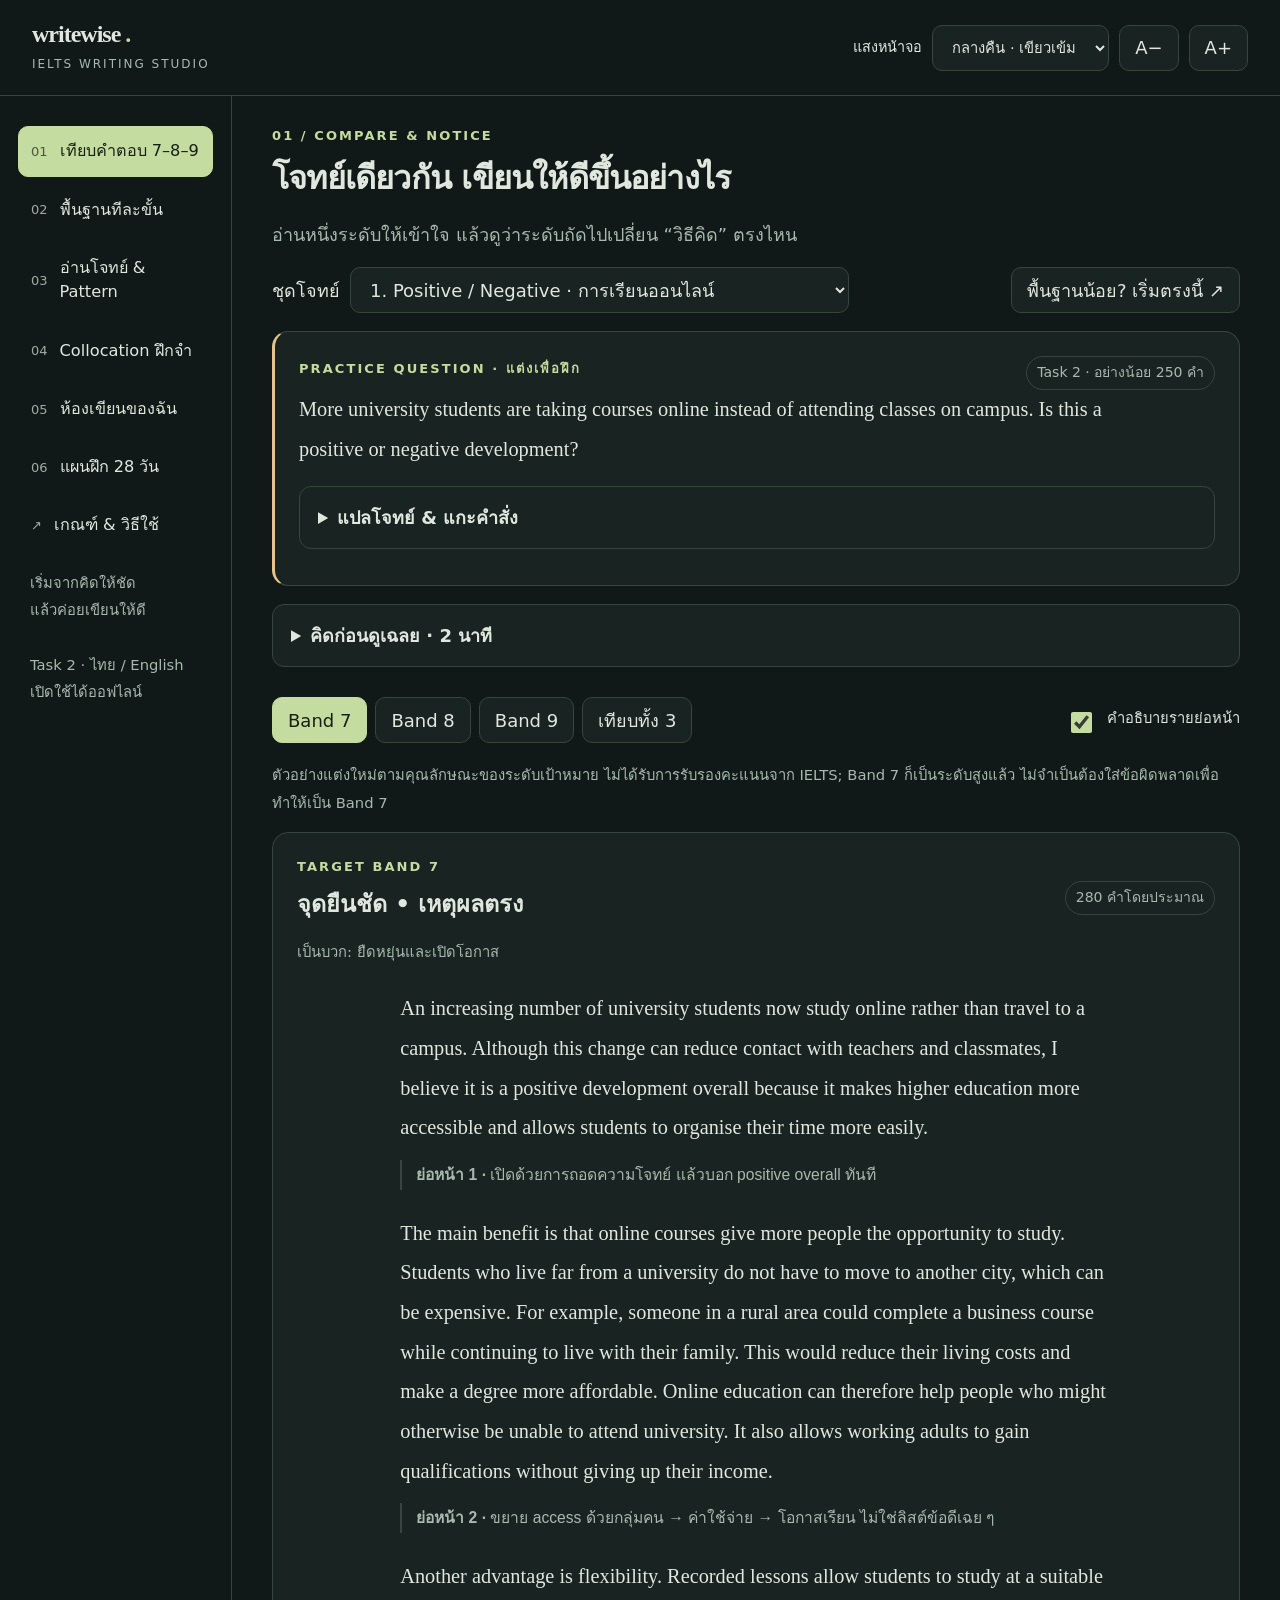
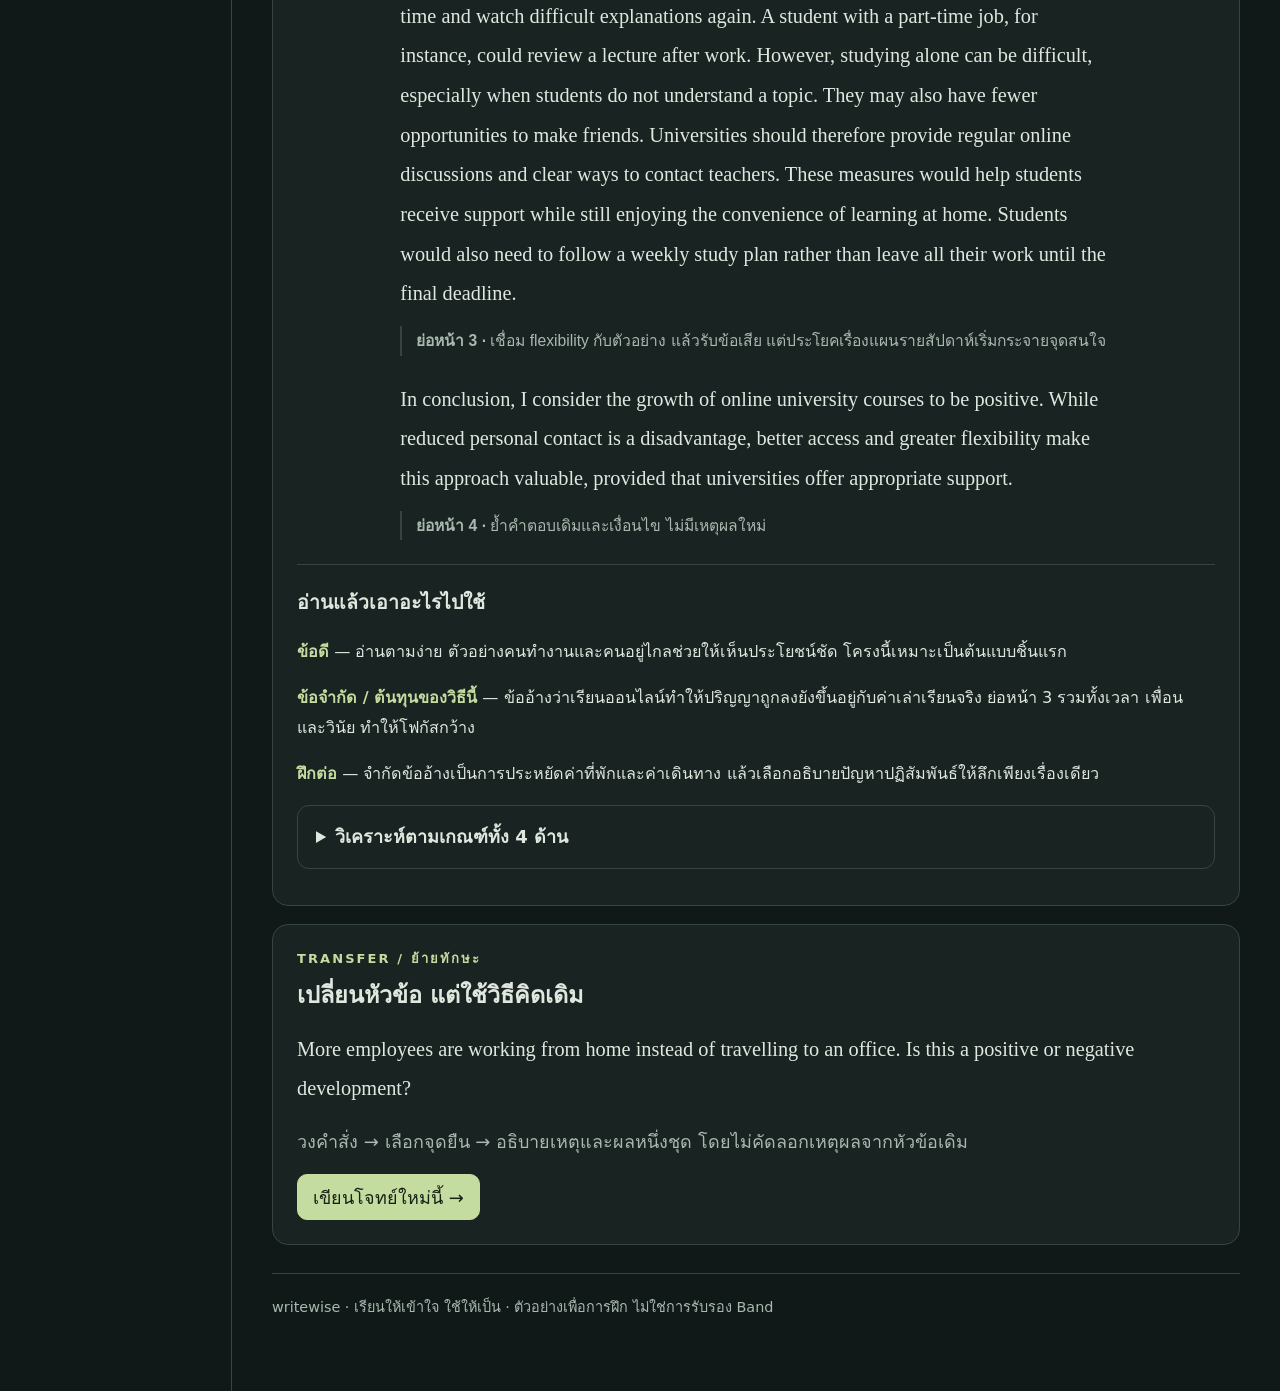
==== index.html @ c82210f7 "Add Thai IELTS Writing studio with standalone lessons and practice tools" ====
<!doctype html>
<html lang="th">
<head>
<meta charset="utf-8"><meta name="viewport" content="width=device-width,initial-scale=1,viewport-fit=cover">
<meta name="theme-color" content="#111918"><meta name="description" content="ฝึก IELTS Writing Task 2 จากพื้นฐาน เทียบตัวอย่างเป้าหมาย Band 7–8–9 พร้อมคำอธิบายภาษาไทย แบบฝึกและสมุดเขียน ใช้ได้ออฟไลน์">
<title>Writewise — ฝึกคิดก่อนเขียน IELTS</title>
<style>
:root{color-scheme:dark;--bg:#111918;--panel:#192321;--raised:#202e2a;--text:#e0e7df;--muted:#a8b9af;--line:#36463f;--accent:#c5dca1;--ink:#172113;--warm:#e4c48c;--size:18px}
*{box-sizing:border-box}body{margin:0;background:var(--bg);color:var(--text);font-family:Tahoma,"Leelawadee UI",system-ui,sans-serif;font-size:var(--size);line-height:1.85}body[data-theme=dim]{--bg:#101214;--panel:#191d20;--raised:#22292c;--text:#cbd0d0;--muted:#a5afb2;--line:#3a4549;--accent:#b4c8d0;--ink:#152025;--warm:#d5bd93}body[data-theme=light]{color-scheme:light;--bg:#f2f5ef;--panel:#fff;--raised:#e9efe6;--text:#223329;--muted:#516456;--line:#c2cebf;--accent:#335d30;--ink:#fff;--warm:#785214}
button,input,select,textarea{font:inherit}button,select,input[type=range],summary{cursor:pointer}button,select{min-height:46px;border:1px solid var(--line);border-radius:10px;background:var(--panel);color:var(--text);padding:8px 15px;line-height:1.5}button:hover,select:hover{border-color:var(--accent);background:var(--raised)}button:disabled{cursor:default;opacity:.5}button.active,button.primary{background:var(--accent);border-color:var(--accent);color:var(--ink)}button:focus-visible,a:focus-visible,summary:focus-visible,input:focus-visible,textarea:focus-visible,select:focus-visible{outline:3px solid var(--warm);outline-offset:4px}a{color:var(--accent);text-underline-offset:4px}h1,h2,h3,p{margin:0 0 16px}h1{font-size:1.8em;line-height:1.45;letter-spacing:-.025em}h2{font-size:1.3em;line-height:1.55}h3{font-size:1.08em}small,.small{font-size:.82em}strong{font-weight:700}.muted{color:var(--muted)}.eyebrow{text-transform:uppercase;letter-spacing:.16em;font:700 13px/1.6 system-ui;color:var(--accent);margin-bottom:8px}.english{font-family:Georgia,"Times New Roman",serif;font-size:1.13em;line-height:1.95}.pill{display:inline-block;border:1px solid var(--line);padding:3px 10px;border-radius:30px;font-size:.78em;color:var(--muted)}
.top{border-bottom:1px solid var(--line);padding:20px 32px;display:flex;align-items:center;justify-content:space-between;gap:20px}.brand{font:700 24px/1.2 Georgia,serif;letter-spacing:-1px}.brand i{color:var(--accent);font-style:normal}.brand small{display:block;font:12px/1.8 system-ui;letter-spacing:2px;color:var(--muted);margin-top:5px}.controls{display:flex;align-items:center;gap:10px;flex-wrap:wrap}.controls label{font-size:.8em}.controls select{font-size:.82em}.layout{display:grid;grid-template-columns:232px minmax(0,1fr);max-width:1600px;margin:auto}.sidebar{padding:30px 18px;border-right:1px solid var(--line)}.sidebar nav{display:grid;gap:8px;position:sticky;top:20px}.navbtn{border-color:transparent;text-align:left;background:transparent;padding:12px;font-size:.9em;display:flex;gap:12px;align-items:center}.navbtn span{font:13px system-ui;opacity:.7}.sidebar .small{padding:18px 12px;color:var(--muted)}main{padding:30px 40px 70px;min-width:0}.row{display:flex;gap:10px;flex-wrap:wrap;align-items:center}.spread{justify-content:space-between}.card{background:var(--panel);border:1px solid var(--line);border-radius:16px;padding:24px;margin-bottom:18px}.callout{border-left:3px solid var(--accent);padding:12px 18px;background:var(--raised);margin:16px 0;border-radius:0 10px 10px 0}.question{border-left:3px solid var(--warm)}.question .english{max-width:850px}.grid{display:grid;grid-template-columns:repeat(2,minmax(0,1fr));gap:18px}.grid>.card{margin-bottom:0}.tabs{display:flex;gap:8px;flex-wrap:wrap;margin:18px 0}.model{min-width:0}.model .essay{max-width:70ch;margin:24px auto}.essay p{margin:0 0 22px}.essay .annotation{font-family:Tahoma,"Leelawadee UI",sans-serif;font-size:.77em;line-height:1.9;border-left:2px solid var(--line);padding-left:14px;color:var(--muted);margin-top:-10px;margin-bottom:24px}.compare{display:grid;grid-template-columns:repeat(3,minmax(0,1fr));gap:16px}.compare .card{padding:20px}.compare .english{font-size:1em}.compare .model-head{display:block}.compare .pill{margin-top:8px}.analysis{border-top:1px solid var(--line);padding-top:20px}.analysis p{font-size:.9em}.analysis strong{color:var(--accent)}details{border:1px solid var(--line);border-radius:12px;margin:12px 0;background:var(--panel)}details>summary{padding:14px 18px;font-weight:600}details>.inside{padding:0 18px 18px}ul,ol{padding-left:26px}li{margin:8px 0}textarea,input[type=text]{width:100%;background:var(--bg);color:var(--text);border:1px solid var(--line);border-radius:10px;padding:14px;line-height:1.8}textarea{resize:vertical;min-height:105px}textarea.draft{min-height:410px;font-family:Georgia,serif;font-size:1.08em;line-height:1.9}.field{display:block;margin:14px 0}.field>span{display:block;margin-bottom:7px}.check{display:flex;gap:12px;margin:12px 0;align-items:flex-start}.check input{width:21px;height:21px;flex:none;margin-top:8px;accent-color:var(--accent)}.stat{font:600 32px/1.3 Georgia,serif;color:var(--accent)}.flash{min-height:270px;text-align:center;display:flex;flex-direction:column;justify-content:center}.flash h2{font-size:1.6em}.feedback{padding:12px 0;color:var(--warm)}footer{font-size:.8em;color:var(--muted);border-top:1px solid var(--line);padding-top:20px;margin-top:28px}.skip{position:absolute;left:-10000px}.skip:focus{left:12px;top:12px;background:var(--panel);padding:15px;z-index:20}#toast{position:fixed;bottom:22px;left:50%;transform:translateX(-50%);background:var(--accent);color:var(--ink);padding:10px 20px;border-radius:12px;z-index:20;max-width:90%;display:none}.source-table{width:100%;border-collapse:collapse;font-size:.9em}.source-table th,.source-table td{text-align:left;padding:12px;border-bottom:1px solid var(--line);vertical-align:top}.table-wrap{overflow:auto}.source-table{min-width:600px}.step{border-top:1px solid var(--line);padding:16px 0}.step:first-child{border:0}.step b{color:var(--accent)}.screen-reader{position:absolute;width:1px;height:1px;overflow:hidden;clip:rect(0,0,0,0)}[hidden]{display:none!important}
@media(min-width:1550px){main{padding:35px 48px}}@media(max-width:1200px){.layout{grid-template-columns:195px minmax(0,1fr)}main{padding:28px 25px}.compare{grid-template-columns:1fr}.compare .english{font-size:1.13em}.compare .model-head{display:flex}}@media(max-width:800px){.top{padding:18px 20px;align-items:flex-start}.controls{justify-content:flex-end}.layout{display:block}.sidebar{border-right:0;border-bottom:1px solid var(--line);padding:10px 16px}.sidebar nav{position:static;display:flex;overflow:auto;gap:4px}.navbtn{white-space:nowrap;font-size:.8em;flex:none}.sidebar .small{display:none}main{padding:24px 20px 60px}.grid{grid-template-columns:1fr}.card{padding:20px}h1{font-size:1.55em}}@media(max-width:500px){.top{display:block}.controls{justify-content:flex-start;margin-top:15px}.brand small{display:inline;margin-left:12px}main{padding:22px 14px}.card{padding:17px}.row>select{max-width:100%}.controls select{max-width:160px}.english{font-size:1.05em}}@media(prefers-reduced-motion:no-preference){button{transition:background .15s,border-color .15s}}@media print{body{--bg:white;--panel:white;--text:black;--muted:#444;--line:#ccc;--accent:#234c28;--raised:#eee;font-size:12pt}.top,.sidebar,.no-print,#toast,footer{display:none}.layout{display:block}main{padding:0}.card{break-inside:avoid}.compare{display:block}details>.inside{display:block}.english{line-height:1.6}}
</style>
</head>
<body><a class="skip" href="#main">ข้ามไปบทเรียน</a>
<header class="top"><div class="brand">writewise<i> .</i><small>IELTS WRITING STUDIO</small></div><div class="controls"><label for="theme">แสงหน้าจอ</label><select id="theme"><option value="night">กลางคืน · เขียวเข้ม</option><option value="dim">กลางคืน · เทาเข้ม</option><option value="light">กลางวัน</option></select><button id="smaller" aria-label="ลดขนาดตัวอักษร">A−</button><button id="larger" aria-label="เพิ่มขนาดตัวอักษร">A+</button></div></header>
<div class="layout"><aside class="sidebar"><nav aria-label="บทเรียนหลัก" id="nav"></nav><p class="small">เริ่มจากคิดให้ชัด<br>แล้วค่อยเขียนให้ดี<br><br>Task 2 · ไทย / English<br>เปิดใช้ได้ออฟไลน์</p></aside><main id="main" tabindex="-1"></main></div><div id="toast" role="status"></div>
<script>
const lessons = [
{
id:'positive', title:'Positive / Negative', thai:'ตัดสินภาพรวม', topic:'การเรียนออนไลน์',
prompt:'More university students are taking courses online instead of attending classes on campus. Is this a positive or negative development?',
translation:'นักศึกษามหาวิทยาลัยเรียนออนไลน์แทนการเข้าชั้นเรียนมากขึ้น แนวโน้มนี้เป็นการเปลี่ยนแปลงในทางบวกหรือทางลบ?',
task:'ต้องตัดสินแนวโน้มโดยรวม จะยอมรับข้อเสียก็ได้ แต่ต้องบอกว่าทำไมด้านที่เลือกจึงสำคัญกว่า อย่าจบแค่ว่ามีทั้งดีและเสีย',
plan:['ใคร: นักศึกษามหาวิทยาลัย ไม่ใช่เด็กทุกวัย','ตัดสิน: โดยรวมเป็นบวก หากยังได้รับการสนับสนุน','เหตุผลหลัก: เข้าถึงการศึกษา → คนทำงานเรียนต่อได้','ข้อจำกัด: ขาดปฏิสัมพันธ์ → ต้องมีการพบผู้สอน','ชั่งน้ำหนัก: โอกาสที่เพิ่มขึ้นเทียบกับปัญหาที่แก้ได้'],
transfer:'More employees are working from home instead of travelling to an office. Is this a positive or negative development?',
recall:'ก่อนอ่าน: เขียนเหตุผลหนึ่งข้อว่าทำไมการเรียนออนไลน์จึงเป็นบวก พร้อมอธิบายว่าใครได้ประโยชน์และได้อย่างไร',
models:[
{band:7, name:'จุดยืนชัด • เหตุผลตรง', stance:'เป็นบวก: ยืดหยุ่นและเปิดโอกาส',
paragraphs:[
`An increasing number of university students now study online rather than travel to a campus. Although this change can reduce contact with teachers and classmates, I believe it is a positive development overall because it makes higher education more accessible and allows students to organise their time more easily.`,
`The main benefit is that online courses give more people the opportunity to study. Students who live far from a university do not have to move to another city, which can be expensive. For example, someone in a rural area could complete a business course while continuing to live with their family. This would reduce their living costs and make a degree more affordable. Online education can therefore help people who might otherwise be unable to attend university. It also allows working adults to gain qualifications without giving up their income.`,
`Another advantage is flexibility. Recorded lessons allow students to study at a suitable time and watch difficult explanations again. A student with a part-time job, for instance, could review a lecture after work. However, studying alone can be difficult, especially when students do not understand a topic. They may also have fewer opportunities to make friends. Universities should therefore provide regular online discussions and clear ways to contact teachers. These measures would help students receive support while still enjoying the convenience of learning at home. Students would also need to follow a weekly study plan rather than leave all their work until the final deadline.`,
`In conclusion, I consider the growth of online university courses to be positive. While reduced personal contact is a disadvantage, better access and greater flexibility make this approach valuable, provided that universities offer appropriate support.`],
notes:['เปิดด้วยการถอดความโจทย์ แล้วบอก positive overall ทันที','ขยาย access ด้วยกลุ่มคน → ค่าใช้จ่าย → โอกาสเรียน ไม่ใช่ลิสต์ข้อดีเฉย ๆ','เชื่อม flexibility กับตัวอย่าง แล้วรับข้อเสีย แต่ประโยคเรื่องแผนรายสัปดาห์เริ่มกระจายจุดสนใจ','ย้ำคำตอบเดิมและเงื่อนไข ไม่มีเหตุผลใหม่'],
good:'อ่านตามง่าย ตัวอย่างคนทำงานและคนอยู่ไกลช่วยให้เห็นประโยชน์ชัด โครงนี้เหมาะเป็นต้นแบบชิ้นแรก',
limit:'ข้ออ้างว่าเรียนออนไลน์ทำให้ปริญญาถูกลงยังขึ้นอยู่กับค่าเล่าเรียนจริง ย่อหน้า 3 รวมทั้งเวลา เพื่อน และวินัย ทำให้โฟกัสกว้าง',
upgrade:'จำกัดข้ออ้างเป็นการประหยัดค่าที่พักและค่าเดินทาง แล้วเลือกอธิบายปัญหาปฏิสัมพันธ์ให้ลึกเพียงเรื่องเดียว',
criteria:['TR: ตอบภาพรวมและมีเหตุผล แต่การชั่งน้ำหนักยังสั้น','CC: ลำดับชัด บางช่วงใช้ Another / However เป็นหลัก','LR: ใช้ gain qualifications และ living costs ตรงบริบท','GRA: มี although, who, provided that ให้ฝึกโดยไม่ต้องเขียนยาวทุกประโยค']},
{band:8,name:'ชั่งน้ำหนัก • จำกัดข้ออ้าง',stance:'เป็นบวก: ประโยชน์ด้านการเข้าถึงเหนือข้อเสียที่ลดได้',
paragraphs:[
`The shift from campus-based teaching to online university courses has made the location of a student less decisive in determining access to education. I regard this as a largely positive development: it removes significant barriers to participation, although its value depends on universities maintaining meaningful contact with their students.`,
`The strongest argument in favour of this change is that it opens higher education to people whose circumstances prevent regular campus attendance. A parent working full time, for example, may be able to watch recorded lectures in the evening but cannot travel to a university every morning. For such a learner, the relevant comparison is not between an online course and an ideal classroom experience; it is between studying remotely and not studying at all. Avoiding relocation and daily travel can also reduce the additional costs of obtaining a qualification, even where tuition fees remain unchanged. This makes the practical benefits substantial.`,
`Nevertheless, increased access does not automatically produce effective learning. Students who rarely speak to a lecturer may allow misunderstandings to persist, while limited contact with classmates can weaken their motivation. These are serious drawbacks, particularly for those beginning university. However, they arise partly from how courses are organised rather than from distance itself. Scheduled tutorials, timely feedback and small discussion groups can provide opportunities to ask questions and establish a study routine. Such arrangements require investment, but they allow universities to preserve much of the support associated with campus teaching without removing the flexibility that remote learners need.`,
`On balance, the expansion of online courses is beneficial because it enables participation that would otherwise be impossible. The risk of isolation should shape course design, but it is not a sufficient reason to reject a development that broadens educational opportunity.`],
notes:['ใช้ largely เพื่อไม่เหมารวมว่าออนไลน์ดีทุกกรณี','เปลี่ยนฐานเปรียบเทียบ: สำหรับผู้ติดข้อจำกัดคือได้เรียน vs ไม่ได้เรียน และแยก tuition ออกจากค่าใช้จ่ายแฝง','แยกข้อเสียของระยะทางออกจากข้อเสียของการออกแบบหลักสูตร พร้อมระบุต้นทุนของทางแก้','ชั่งน้ำหนักจริงว่า risk ไม่พอลบล้างประโยชน์ด้านโอกาส'],
good:'เหตุผลต่อเนื่องขึ้นและแม่นยำกว่า: ไม่กล่าวว่าค่าเทอมลดเสมอ และอธิบายว่าทำไมการเข้าถึงจึงสำคัญ',
limit:'เน้นผู้ที่เข้าเรียนในมหาวิทยาลัยไม่ได้เป็นหลัก ยังไม่ได้พิจารณาวิชาที่ต้องใช้ห้องปฏิบัติการ เหมาะกับข้อสรุป largely มากกว่าดีทุกกรณี',
upgrade:'เพิ่มการจำแนกระหว่างการเรียนทฤษฎีกับทักษะที่ต้องฝึกหน้างานโดยไม่ให้หลุดจากคำถามเรื่องแนวโน้ม',
criteria:['TR: ชั่งน้ำหนักด้วยสถานการณ์ของผู้เรียน','CC: such a learner / these drawbacks เชื่อมความหมายข้ามประโยค','LR: barriers to participation และ timely feedback สื่อความเฉพาะ','GRA: ใช้ relative clauses และ even where อย่างมีหน้าที่']},
{band:9,name:'นิยามเกณฑ์ • แยกเงื่อนไข',stance:'เป็นบวกเมื่อขยายโอกาส แต่ไม่ทดแทนประสบการณ์ทุกชนิด',
paragraphs:[
`As university teaching moves online, it is tempting to judge the change solely by what disappears from campus life. A more useful test is whether students gain worthwhile educational opportunities that they would otherwise lack. By this measure, the trend is positive overall, although remote provision should not be treated as an equally suitable replacement for every form of learning.`,
`Its principal value lies in separating access to a degree from the ability to be in a particular place at a particular time. A full-time carer, for instance, may be perfectly capable of university study yet unable to attend daily lectures. If those lectures are available remotely and can be revisited, an obstacle unrelated to academic ability is removed. The benefit extends beyond convenience: a student previously excluded by personal circumstances can now participate. This does not imply that every online course is affordable or accessible, since reliable equipment and an internet connection are still required. It does explain why the expansion can be socially valuable even when individual courses are imperfect.`,
`The qualification concerns what remote teaching can realistically replace. Discussion of a historical argument can be organised online, whereas learning to handle laboratory equipment requires supervised physical practice. Likewise, students who have not developed independent study habits may need scheduled interaction rather than a library of recordings. These distinctions support selective use of campus sessions and structured tutorials, not a general retreat from online education. The decisive issue is whether the teaching arrangement matches the learning objective. Where it does, reduced attendance is a reasonable cost of broader participation; where it does not, convenience cannot justify an inferior educational experience.`,
`Overall, the growth of online university study represents progress because it weakens unnecessary barriers to participation. Its benefits are greatest when institutions expand access while retaining the physical practice and personal support that particular learners and subjects require.`],
notes:['ประกาศเกณฑ์ตัดสิน worthwhile opportunities ก่อนวางจุดยืน','แยกความสามารถทางวิชาการจากข้อจำกัดส่วนตัว แล้วรับเงื่อนไขอุปกรณ์และอินเทอร์เน็ต','ใช้ประวัติศาสตร์ vs ห้องแล็บ ทำให้เงื่อนไขเป็นรูปธรรม ไม่ใช่ depends ลอย ๆ','สรุปที่สอดคล้องกับเกณฑ์ตั้งแต่ต้น'],
good:'คิดแบบแบ่งกรณีและระบุเกณฑ์ตัดสินชัด ความซับซ้อนอยู่ที่ความหมาย ไม่ใช่การประดับศัพท์หายาก',
limit:'ต้องควบคุมขอบเขตอย่างดี ถ้าขยายทุกข้อยกเว้นจะกลายเป็นบทความที่ลังเลและใช้เวลาเกิน ตัวอย่างนี้เป็นแบบศึกษาที่มุ่งคุณลักษณะ Band 9 ไม่ใช่การรับรองคะแนน',
upgrade:'ยืมวิธีถามว่า “ดีสำหรับใคร ภายใต้เงื่อนไขใด” แล้วเขียนด้วยคำที่ตัวเองควบคุมได้ ไม่ต้องยืมทุกประโยค',
criteria:['TR: นิยามเกณฑ์และทดสอบกับกรณีที่แตกต่าง','CC: แต่ละย่อหน้าพัฒนาข้อสรุปเดียวกัน','LR: supervised physical practice และ learning objective ระบุสิ่งที่ต้องการสื่อ','GRA: เปรียบต่างและวางเงื่อนไขอย่างยืดหยุ่น']}
]},
{
id:'discuss',title:'Discuss both views',thai:'เข้าใจสองฝ่าย + ยืนจุดของเรา',topic:'งบประมาณการเดินทาง',
prompt:'Some people think governments should spend more money on public transport, while others believe that building more roads is more important. Discuss both views and give your own opinion.',
translation:'บางคนคิดว่ารัฐควรเพิ่มงบขนส่งสาธารณะ ขณะที่อีกฝ่ายเห็นว่าการสร้างถนนเพิ่มสำคัญกว่า อภิปรายทั้งสองมุมมองและให้ความเห็นของคุณ',
task:'มี 3 งาน: อธิบายเหตุผลฝ่ายขนส่งสาธารณะ อธิบายฝ่ายถนนอย่างเป็นธรรม และให้ความเห็นของเรา การบอกว่าอีกฝ่ายผิดโดยไม่อธิบายเหตุผลยังไม่พอ',
plan:['ฝ่ายรถสาธารณะ: ขนคนจำนวนมากในพื้นที่จำกัด','ฝ่ายถนน: รถสินค้าและพื้นที่ห่างไกลต้องพึ่งถนน','จุดยืน: เมืองหนาแน่นควรให้ขนส่งสาธารณะมาก่อน','ขยาย: ถนนใหม่เพิ่มพื้นที่ แต่ไม่ได้ลดจำนวนรถเสมอ','สรุป: มีลำดับความสำคัญพร้อมข้อยกเว้น ไม่ใช่ 50/50 โดยอัตโนมัติ'],
transfer:'Some people think schools should prioritise academic subjects, while others believe practical skills are more important. Discuss both views and give your own opinion.',
recall:'ลองอธิบายเหตุผลของฝ่าย “สร้างถนนเพิ่ม” ให้ดีที่สุดหนึ่งข้อ แม้คุณจะเห็นด้วยกับขนส่งสาธารณะ',
models:[
{band:7,name:'สองฝ่าย • ความเห็นชัด',stance:'ให้ขนส่งสาธารณะมาก่อนในเมือง',paragraphs:[
`People have different views about whether governments should invest more in public transport or construct additional roads. Both options can improve travel, but they serve different needs. In my opinion, public transport should usually receive greater priority in cities, although new roads are still necessary in some areas.`,
`On the one hand, better public transport can help large numbers of people travel at a reasonable cost. If buses and trains are reliable, commuters may choose them instead of driving. This can reduce traffic congestion and make journeys easier for everyone. For example, a frequent bus service connecting residential areas with workplaces would give workers a practical alternative to using a car. Public transport is also important for people who cannot drive, including some older residents and students. Investment in these services can therefore improve access to jobs and education.`,
`On the other hand, supporters of road construction argue that roads are essential for both private travel and business. Companies need to deliver goods, and buses also depend on a suitable road network. In rural areas, a new road may connect a village to a hospital or a market. These are important benefits that a city railway cannot provide. However, building more roads in busy cities may encourage more people to drive, so the extra space may not solve congestion for long. I therefore think that urban governments should improve existing bus and train services before expanding roads, while considering road projects where communities lack basic connections.`,
`In conclusion, roads support trade and connect isolated areas, whereas public transport helps many people travel efficiently. I would give priority to public transport in cities and reserve new road construction for places where it meets a clear need.`],
notes:['บอกความเห็นตั้งแต่ต้น ใช้ cities จำกัดบริบท','ไม่ได้บอกแค่ลดรถติด แต่แสดงเงื่อนไข reliable และตัวอย่างเส้นทางไปทำงาน','อธิบายฝ่ายถนนจริงก่อนโต้แย้ง ไม่ทำให้เป็นฝ่ายโง่','สรุปทั้งสองฝ่าย พร้อมลำดับที่เลือก'],
good:'ทำครบสามคำสั่ง ใช้ตัวอย่างใกล้ตัว จดจำหน้าที่ของแต่ละย่อหน้าได้ง่าย',limit:'วลี make journeys easier for everyone กว้างเกินไป และย่อหน้าถนนมีทั้งธุรกิจ ชนบท รถติด จึงยาวกว่าประเด็นหลัก',upgrade:'แทน everyone ด้วยกลุ่มที่อธิบายได้จริง และเลือกเกณฑ์ people moved / access เป็นแกนชั่งน้ำหนัก',criteria:['TR: ครบทั้งสองมุมและความเห็น','CC: โครง on the one hand / on the other hand ชัดแต่ค่อนข้างเห็นรอยต่อ','LR: traffic congestion / road network ใช้ได้ตรง','GRA: เงื่อนไข if และ whereas เชื่อมเหตุผล']},
{band:8,name:'เกณฑ์ลงทุน • ไม่แบ่งงบเท่ากัน',stance:'ลงทุนตามประโยชน์ต่อการเข้าถึง',paragraphs:[
`Debate over transport spending often contrasts investment in buses and railways with the construction of additional roads. Supporters of each approach identify legitimate needs. Nevertheless, I believe public transport deserves priority in densely populated areas, while road building is more defensible where basic connections are missing.`,
`The case for public transport rests on its ability to move many passengers without requiring each of them to use a separate vehicle. In a city with limited road space, a reliable bus route can offer commuters an alternative to driving while also serving residents who cannot afford a car. Consider workers travelling from the same suburb to a central business district: frequent services along that route could meet a shared need more efficiently than additional lanes used by individual motorists. These benefits depend on services being convenient and dependable, so funding must cover their operation as well as new infrastructure.`,
`Those who favour roads point out that transport needs are not confined to regular urban commuting. Freight vehicles, emergency services and people living in scattered communities all require adequate road access. A new connection between an isolated settlement and a regional centre could therefore have greater practical value than a bus service running along an unsuitable existing route. This is a strong argument for targeted road construction. It is less persuasive as a justification for continually widening city roads, because extra capacity can make driving more attractive and leave the original problem unresolved.`,
`My view is consequently that spending should reflect the main obstacle to mobility. Where roads already exist but congestion limits their usefulness, improving public transport is generally the better priority. Where communities lack a dependable connection at all, new roads may be essential. Recognising both needs does not require governments to divide their budgets equally between them.`],notes:['ยอมรับ legitimate needs ของสองฝ่าย แล้ววางบริบทที่เลือก','ขยายความจุพื้นที่ และเพิ่มเงื่อนไขงบเดินรถ ไม่ใช่สร้างรางแล้วจบ','แยก targeted road construction ออกจาก widening city roads ทำให้ไม่โจมตีถนนทุกแบบ','ใช้ obstacle to mobility เป็นเกณฑ์ร่วมในการให้ความเห็น'],good:'เปรียบเทียบบนปัญหาที่ต้องแก้จริง แทนการนับจำนวนข้อดี และให้ฝ่ายถนนมีกรณีที่ชนะได้',limit:'ใช้ข้อสมมุติเรื่อง extra capacity อย่างระมัดระวังด้วย can แต่ยังไม่ได้แสดงเงื่อนไขเรื่องบริการทดแทนในเมืองอย่างละเอียด',upgrade:'อธิบายความต่างระหว่างการเคลื่อนรถกับการพาคนไปถึงจุดหมาย และโยงกลับการจัดงบ',criteria:['TR: เหตุผลสองฝ่ายพัฒนาและเชื่อมความเห็น','CC: เหตุผลในบทสรุปต่อจากทั้งสองย่อหน้า','LR: densely populated areas / targeted road construction เฉพาะเจาะจง','GRA: ใช้ where เพื่อแบ่งสถานการณ์และ because เพื่ออธิบายกลไก']},
{band:9,name:'เปลี่ยนหน่วยคิด • ตัดสินตามบริบท',stance:'วัดการเข้าถึง ไม่ใช่จำนวนถนน',paragraphs:[
`Whether transport budgets should favour public transport or new roads depends partly on what the investment is meant to achieve. Both can improve access, but increasing the movement of vehicles is not always the same as helping people reach their destinations. I would prioritise public transport in established cities and support new roads where the absence of a connection is itself the central problem.`,
`Advocates of public transport have a compelling case where large numbers of people make similar journeys through limited space. A bus carrying many passengers uses that space more economically than a line of cars, while a usable network gives non-drivers access to employment and services. The important word, however, is usable. A railway that is too expensive or poorly connected to residential districts may attract few of those it is intended to help. The argument for greater spending is therefore strongest when investment creates a coherent service, including affordable fares and convenient connections, rather than merely an impressive construction project.`,
`The opposing view is persuasive where transport demand cannot readily be concentrated along shared routes. Farms need deliveries, emergency vehicles need reliable access, and isolated settlements may need an entirely new connection to regional facilities. In such circumstances, road construction provides a foundation on which other services also depend. This rationale does not transfer automatically to congested cities. Adding lanes may initially ease traffic, but if the improved driving conditions attract more car journeys, the benefit can diminish without substantially improving access for residents who do not drive.`,
`I therefore favour judging projects by the access they create rather than the infrastructure they add. This generally supports public transport as the urban priority, alongside carefully justified roads in underserved areas. Both perspectives identify real needs; the mistake would be to turn either into a universal spending rule.`],notes:['ตั้งคำถามเรื่องเป้าหมายงบ และแยก vehicles ออกจาก people','หยิบคำว่า usable มาขยายเป็นราคาและการเชื่อมต่อ ย่อหน้าจึงลึกแทนการเพิ่มเหตุผลใหม่เรื่อย ๆ','สร้างกรณีที่ฝ่ายถนนมีเหตุผล แล้วอธิบายว่าทำไมยกไปใช้กับเมืองตรง ๆ ไม่ได้','เชื่อม criteria เดิม ไม่สรุปเป็นกลางแบบละทิ้งจุดยืน'],good:'วางเกณฑ์เดียวแล้วประเมินทั้งสองฝ่าย ช่วยให้ความเห็นไม่เป็นแค่ประโยคที่แปะตอนจบ',limit:'ความคิดแบบเปลี่ยนหน่วยวัดต้องอธิบายให้เป็นรูปธรรม ถ้าลอกแค่ประโยคเปิดจะฟังนามธรรมเกินไป',upgrade:'ฝึกเขียน “เป้าหมายจริงคืออะไร” เป็นไทยก่อน แล้วให้ทุกตัวอย่างตอบเกณฑ์นั้น',criteria:['TR: สำรวจเหตุผลและขอบเขตของทั้งสองมุม','CC: แต่ละประเด็นกลับมาที่ access อย่างเป็นธรรมชาติ','LR: coherent service / underserved areas แม่นความหมาย','GRA: ความยาวประโยคหลากหลายและควบคุมข้อแม้']}
]},
{
id:'advantages',title:'Advantages / Disadvantages',thai:'ชั่งว่าข้อดีมากกว่าหรือไม่',topic:'การทำงานจากบ้าน',
prompt:'More companies are allowing employees to work from home. Do the advantages of this development outweigh the disadvantages?',
translation:'บริษัทอนุญาตให้พนักงานทำงานจากบ้านมากขึ้น ข้อดีของแนวโน้มนี้มีน้ำหนักมากกว่าข้อเสียหรือไม่?',
task:'คำว่า outweigh ต้องตัดสินน้ำหนัก ไม่ใช่เขียนข้อดีสองข้อและข้อเสียหนึ่งข้อแล้วนับจำนวน หากโจทย์ถามเพียง What are the advantages and disadvantages? ให้ตอบทั้งสองด้านโดยไม่จำเป็นต้องตัดสินว่าด้านใดชนะ',
plan:['ตัดสิน: ข้อดีมากกว่าในงานที่ทำทางไกลได้','ข้อเสียจริง: ประสานงานและฝึกพนักงานใหม่ยาก','ข้อดี: ประหยัดเวลาเดินทางทุกวันและยืดหยุ่น','เกณฑ์: ประโยชน์เกิดซ้ำบ่อยแค่ไหน ปัญหาแก้ได้ไหม','สรุป: ชนะด้วยเหตุผล ไม่ใช่จำนวนรายการ'],
transfer:'More people are buying goods online rather than in physical shops. Do the advantages of this development outweigh the disadvantages?',
recall:'ข้อดี 1 ข้ออาจชนะข้อเสีย 2 ข้อได้อย่างไร? ลองตอบโดยใช้ “ความถี่ของประโยชน์” หรือ “ความรุนแรงของผลเสีย”',
models:[
{band:7,name:'ข้อเสียก่อน • ข้อดีชนะอย่างไร',stance:'ข้อดีมากกว่า หากจัดการการสื่อสารได้',paragraphs:[
`Working from home is becoming more common as companies allow employees to complete their tasks remotely. This arrangement has disadvantages, particularly in communication, but I believe its advantages are greater for jobs that do not require a physical presence. It can save time and give workers more control over their daily lives.`,
`One disadvantage is that employees may find it harder to work with their colleagues. In an office, people can ask quick questions and discuss problems immediately. At home, they may have to wait for an email or arrange a video call. This can slow down a project, especially when several people need to make a decision together. New employees may also feel isolated because they have fewer chances to get to know the team. Companies therefore need regular meetings and a clear system for sharing information if they want remote work to succeed.`,
`However, the benefits can be substantial. Employees no longer need to spend time travelling to an office every day. Someone who normally travels for an hour each way could use that time to exercise, rest or look after their family. This can improve their work-life balance and reduce the stress of a long commute. Working from home may also allow people to concentrate better when they have a quiet space. Although not everyone has suitable conditions at home, those who do can benefit every working day. In my view, these regular gains are more important than communication problems that can often be reduced through better organisation.`,
`In conclusion, remote work can make teamwork more difficult, but its advantages generally outweigh this drawback in suitable jobs. Saving time and improving daily life are valuable benefits, provided that companies give employees the support they need to cooperate effectively.`],notes:['กำหนดขอบเขต suitable jobs ป้องกันเหมารวมทุกอาชีพ','ขยายข้อเสียจากวิธีถามงานไปสู่ความล่าช้าและคนใหม่','มีประโยคชั่งน้ำหนัก daily gains vs problems reduced ไม่ใช่แค่นับข้อดี','ตอบ outweigh ตรงคำถามและสอดคล้องกับบทนำ'],good:'โครงข้อเสียก่อนแล้วข้อดีเหมาะกับจุดยืนนี้ มีเหตุผลชั่งน้ำหนักให้เลียนแบบได้',limit:'กล่าวว่าการจัดระบบลดปัญหาได้ แต่ไม่ได้อธิบายว่าประชุมแบบใดช่วยงานที่ต้องตัดสินใจเร็ว อาจมองความยากง่ายเกินไป',upgrade:'ยอมรับต้นทุนของการแก้ปัญหา แล้วเปรียบเทียบกับเวลาที่ได้คืนอย่างต่อเนื่อง',criteria:['TR: ตัดสิน outweigh และสนับสนุน','CC: ลำดับ disadvantage → benefits → judgement ชัด','LR: work-life balance / physical presence ใช้ตรง','GRA: มี who, when และ provided that อย่างเป็นธรรมชาติ']},
{band:8,name:'ประโยชน์ซ้ำทุกวัน • ต้นทุนที่จัดการได้',stance:'ข้อดีมากกว่าในงานที่เหมาะกับทางไกล',paragraphs:[
`Allowing employees to work from home changes both how organisations coordinate tasks and how individuals organise their lives. For roles that can be performed remotely, I believe the advantages outweigh the disadvantages, chiefly because the daily benefits of avoiding a commute are substantial, whereas many coordination problems can be managed deliberately.`,
`The main costs concern cooperation and learning. Colleagues working in separate locations cannot rely on casual conversations to notice problems or exchange advice. This is particularly difficult for a new employee who may not know whom to ask for help. Written guidance, scheduled check-ins and occasional meetings can address some of these difficulties, but they require time and careful planning. Remote work is therefore not a way to eliminate the effort involved in managing a team. Without suitable support, delays and misunderstandings may offset the convenience employees gain at home.`,
`Despite these costs, the removal of routine travel creates a benefit that recurs throughout the working week. A worker with a long journey can recover time for rest or family responsibilities without reducing contracted working hours. This is more than a small improvement in comfort: it can make a demanding job compatible with responsibilities that would otherwise force someone to reduce their hours or leave employment. The gains are less certain for employees living close to the office or lacking a quiet workspace, which is why offering remote work as an option is preferable to requiring it for everyone.`,
`On balance, the recurring gains in time and flexibility outweigh the additional coordination costs when the role and home environment are suitable. Companies should preserve opportunities for collaboration and support those who need an office, but these qualifications do not undermine the overall value of allowing employees to work remotely.`],notes:['บอกเกณฑ์ daily benefits vs managed problems ตั้งแต่ต้น','รับว่าการแก้มีต้นทุน ไม่อ้างว่าประชุมออนไลน์แก้หมด','โยงเวลาที่คืนกับความสามารถทำงานต่อ และแยก option จาก requirement','ข้อสรุปมีเงื่อนไขที่วางไว้แล้ว ไม่เติมใหม่'],good:'แม่นยำขึ้นด้วย contracted working hours และไม่เหมารวมว่าบ้านทุกคนเหมาะกับทำงาน',limit:'ให้น้ำหนักผลดีต่อพนักงานมากกว่าผลลัพธ์ธุรกิจ การพัฒนาต่ออาจเชื่อมว่าบริษัทรักษาคนทำงานไว้ได้อย่างไร',upgrade:'ประเมินทั้งความถี่และความย้อนกลับได้ของข้อดีข้อเสีย พร้อมเชื่อมผลต่อทีม',criteria:['TR: ชั่งน้ำหนักด้วยต้นทุนและประโยชน์ที่อธิบาย','CC: each qualification เตรียมไว้ก่อนสรุป','LR: coordination costs / contracted working hours เจาะจง','GRA: คุมเงื่อนไขและ relative clause ได้หลากหลาย']},
{band:9,name:'ตีความคำว่า allowing • ประเมินทางเลือก',stance:'การเพิ่มทางเลือกให้ผลดีมากกว่าการบังคับอยู่บ้าน',paragraphs:[
`The growing willingness of employers to permit home working should be assessed as an expansion of choice, rather than as the abolition of the office. For tasks that can be performed remotely, its advantages generally outweigh its disadvantages: employees gain recurring control over time, while organisations can retain in-person contact where distance would otherwise impair the work.`,
`The strongest objection is that cooperation involves more than exchanging completed tasks. New staff learn by observing experienced colleagues, and a brief informal conversation can expose a misunderstanding before it becomes costly. When these interactions disappear, a team may function adequately in the short term while becoming less effective at developing its members. Regular video calls do not necessarily reproduce this learning. Employers must therefore identify activities that benefit from shared physical presence and make deliberate arrangements for them, rather than assume that digital communication is a complete substitute.`,
`Against this stands a substantial and repeated gain. Removing an unnecessary commute returns time to employees on every remote working day, without inherently reducing the time available for their duties. For someone balancing employment with caring responsibilities, that flexibility may determine whether remaining in the role is feasible. The employer can benefit too, by retaining a capable worker whose departure would require recruitment and training. This advantage need not depend on everyone finding home more productive than an office; it follows from allowing a suitable employee to organise work around constraints that do not diminish their ability to perform it.`,
`The balance is favourable because permission allows these gains to be realised selectively. Teams can meet for training or complex collaboration, and employees without a suitable workspace can continue attending an office. Such arrangements still carry coordination costs, but they preserve the recurring benefits while limiting the most serious losses. Allowing home working is therefore advantageous overall, provided that flexibility is supported by purposeful decisions about when physical presence matters.`],notes:['สังเกต allowing: เพิ่มทางเลือก ไม่ใช่ปิดสำนักงานทั้งหมด','ข้อเสียไม่ใช่แค่โทรคุยช้า แต่เป็นการเรียนรู้งานระยะยาว','สร้างสายเหตุผล commute → อยู่ในงานได้ → บริษัทรักษาคน ลดต้นทุนรับคนใหม่','อธิบายว่าทำไม permission จึงลดข้อเสียโดยไม่ลบข้อดี'],good:'อ่านคำโจทย์อย่างละเอียดและวิเคราะห์กลไกผลกระทบต่อทั้งพนักงานและองค์กร จึงไม่ต้องใส่ศัพท์ยากพร่ำเพรื่อ',limit:'อย่าสมมุติว่าทุกบริษัทจัดวันเข้าออฟฟิศได้โดยไม่มีต้นทุน ตัวอย่างจึงระบุว่า coordination costs ยังอยู่',upgrade:'ฝึกจับคำเล็ก ๆ เช่น allow / require / more / all เพราะคำเหล่านี้เปลี่ยนขอบเขตคำตอบ',criteria:['TR: การตัดสินยึดกับคำว่า allowing และเหตุผลต่อเนื่อง','CC: objection → gain → balance เป็นเส้นความคิดเดียว','LR: caring responsibilities / recruitment and training มีหน้าที่จริง','GRA: ใช้ without, whose และ whether เพื่อบอกความสัมพันธ์ละเอียด']}
]}
];
const vocab = [
['access to education','โอกาสเข้าถึงการศึกษา','Online courses can improve access to education.','access to + คำนาม ไม่ใช่ access of','education','Remote libraries can improve ___ for rural learners.'],
['gain qualifications','ได้คุณวุฒิ','Working adults can gain qualifications without leaving their jobs.','gain + qualifications; อย่าใช้ win qualifications','education','Adults can ___ through evening courses.'],
['remove barriers','ขจัดอุปสรรค','Lower fees can remove barriers to participation.','remove barriers to + คำนาม / -ing','education','Affordable tuition can ___ to higher education.'],
['provide feedback','ให้ข้อเสนอแนะ','Teachers should provide feedback on students’ essays.','provide feedback on; feedback เป็นนามนับไม่ได้','education','Tutors need time to ___ on written work.'],
['develop skills','พัฒนาทักษะ','Group projects help students develop skills in communication.','develop skills in + ด้านที่ฝึก','education','Practical lessons help learners ___.'],
['academic performance','ผลการเรียน','Regular feedback may improve academic performance.','ไม่สรุปเหตุและผลแน่นอนโดยไม่มีเหตุผลรองรับ','education','Poor sleep may affect ___.'],
['traffic congestion','การจราจรติดขัด','Reliable buses can help reduce traffic congestion.','reduce / ease traffic congestion ไม่ใช่ traffic congestions','transport','Better bus services may reduce ___.'],
['public transport','ขนส่งสาธารณะ','Governments should invest in public transport.','invest in; British English ใช้ public transport','transport','Affordable ___ benefits people who cannot drive.'],
['road network','โครงข่ายถนน','Rural communities need a dependable road network.','a road network เป็นคำนามนับได้','transport','A reliable ___ supports deliveries.'],
['meet demand','ตอบสนองความต้องการ','Frequent services can meet demand during rush hour.','meet demand for + สิ่งที่ต้องการ','transport','Additional buses could ___ for evening travel.'],
['allocate resources','จัดสรรทรัพยากร','Governments must allocate resources to essential services.','allocate resources to + สิ่งที่ได้รับ','policy','Local councils should ___ to urgent needs.'],
['a viable alternative','ทางเลือกที่ใช้ได้จริง','A frequent bus service offers a viable alternative to driving.','an alternative to + คำนาม / -ing','transport','Cycling can be ___ to driving short distances.'],
['work-life balance','สมดุลชีวิตกับงาน','Flexible hours can improve work-life balance.','improve / maintain work-life balance','work','Shorter commutes may improve ___.'],
['flexible working arrangements','รูปแบบทำงานที่ยืดหยุ่น','Flexible working arrangements can help carers remain employed.','ใช้กับนโยบายเวลา/สถานที่ทำงาน ไม่ใช่ทุกอย่างที่สะดวก','work','Parents may benefit from ___.'],
['maintain productivity','รักษาผลิตภาพ','Teams need clear goals to maintain productivity.','maintain ≠ improve; รักษาระดับ ≠ เพิ่มระดับ','work','Reliable tools help remote teams ___.'],
['caring responsibilities','ภาระดูแลผู้อื่น','Remote work may help employees with caring responsibilities.','ไม่จำกัดเฉพาะการมีลูก รวมดูแลญาติได้','work','Some workers need flexibility because of ___.'],
['pose a challenge','ก่อให้เกิดความท้าทาย','Poor internet access can pose a challenge for remote workers.','pose a challenge to/for; ไม่ใช่ do a challenge','general','Limited funding can ___ for small schools.'],
['outweigh the disadvantages','มีน้ำหนักมากกว่าข้อเสีย','The benefits outweigh the disadvantages in suitable roles.','outweigh + กรรมตรง ไม่มี than; ต้องอธิบายการชั่งน้ำหนัก','general','In this case, the benefits ___.'],
['address a problem','จัดการปัญหา','Regular tutorials can help address a problem with understanding.','address ไม่ได้แปลว่าแก้สำเร็จเสมอ','general','Targeted support can help ___ before it grows.'],
['have access to','มีโอกาสเข้าถึง','Not all students have access to a quiet workspace.','have access to + คำนาม ไม่ใช้ an access','general','All learners should ___ reliable study materials.'],
['a significant drawback','ข้อเสียที่สำคัญ','Limited personal contact is a significant drawback of remote study.','ต้องขยายว่าเสียต่อใครและอย่างไร','general','For new staff, isolation can be ___.'],
['long-term consequences','ผลกระทบระยะยาว','Decision-makers should consider the long-term consequences.','consequences อาจดีหรือเสีย ดูบริบท','general','Policies may have unexpected ___.'],
['reduce emissions','ลดการปล่อยก๊าซ','Fewer car journeys can help reduce emissions.','บอกแหล่งปล่อยให้ชัด ไม่ใช่อ้างว่าออนไลน์ไร้มลพิษ','environment','Cleaner buses can help ___.'],
['place pressure on','สร้างแรงกดดันต่อ','Rapid population growth can place pressure on public services.','place pressure on + ผู้รับผล','policy','Urban growth can ___ housing supply.']
];
const patterns = [
['Opinion / Agree–disagree','To what extent do you agree or disagree?','เลือกขอบเขตที่เห็นด้วย → เหตุผลสนับสนุน 1 → เหตุผล 2 หรือข้อโต้แย้งพร้อมคำตอบ → ย้ำระดับที่เห็นด้วย','I largely agree that [claim], because [reason 1] and [reason 2].','ห้ามใช้ I agree with to…; ถ้าเห็นด้วยบางส่วน ต้องบอกว่าส่วนใด','Universities should provide all courses online. To what extent do you agree or disagree?'],
['Discuss both views','Discuss both views and give your own opinion.','ความเห็นเบื้องต้น → ทำความเข้าใจฝ่าย A → ทำความเข้าใจฝ่าย B พร้อมการประเมิน → สรุปความเห็น','While supporters of [A] emphasise [reason], advocates of [B] argue that [reason]. I favour [choice] because [criterion].','both views + own opinion รวม 3 งาน ไม่ต้องแบ่งจำนวนคำเท่ากันเป๊ะ','Some people prefer online courses, while others favour campus teaching. Discuss both views and give your own opinion.'],
['Positive / Negative','Is this a positive or negative development?','ตัดสินภาพรวม → ประโยชน์/โทษหลักพร้อมกลไก → ยอมรับอีกด้านและชั่งน้ำหนัก → สรุป','I regard this as a largely positive development, provided that [necessary condition].','ต้องมีคำตัดสิน overall; provided that ใช้เฉพาะเมื่อมีเงื่อนไขจริง','More university students are studying online. Is this a positive or negative development?'],
['Advantages / Disadvantages','What are the advantages and disadvantages?','เกริ่นประเด็น → ข้อดีและการขยาย → ข้อเสียและการขยาย → สรุปทั้งสอง','One advantage of [noun/-ing] is [benefit]. A significant drawback, however, is [cost].','อย่าสับสนกับ outweigh; โจทย์นี้ไม่บังคับเลือกผู้ชนะ','What are the advantages and disadvantages of studying online?'],
['Outweigh','Do the advantages outweigh the disadvantages?','ตัดสิน → ด้านที่น้ำหนักน้อยกว่า → ด้านที่น้ำหนักมากกว่าและเหตุผลเปรียบเทียบ → ยืนยัน','Although [drawback] matters, [benefit] carries greater weight because [comparison].','2 ข้อดีไม่ได้ชนะ 1 ข้อเสียโดยอัตโนมัติ ต้องเทียบขนาด ระยะเวลา หรือกลุ่มคน','Do the advantages of online university courses outweigh the disadvantages?'],
['Problems / Solutions','What problems does this cause, and how can they be addressed?','ระบุปัญหา → อธิบายสาเหตุของปัญหา → ใครทำอะไรแก้กลไกนั้น → สรุป','To address [problem], [actor] should [action], which would [mechanism].','อย่าเสนอ raise awareness ลอย ๆ ต้องมีผู้ทำ วิธีทำ และผลที่คาด','Online learners often feel isolated. What problems can this cause, and how can they be addressed?'],
['Two-part question','Why is this happening? Is it a positive development?','นับคำถาม → ตอบเหตุผลในย่อหน้าแรก → ตัดสินด้านบวก/ลบในอีกย่อหน้า → สรุปสองคำตอบ','This trend is driven by [cause]. I consider it [judgement] because [reason].','ประเภทเป็นแค่เครื่องช่วยจำ อ่านคำสั่งจริงเสมอ เพราะคำถามอาจผสมกัน','More adults study online. Why is this happening? Is it a positive development?']
];

const $=id=>document.getElementById(id);
const esc=s=>String(s??'').replace(/[&<>"']/g,c=>({'&':'&amp;','<':'&lt;','>':'&gt;','"':'&quot;',"'":'&#39;'}[c]));
const wc=s=>(s.match(/[A-Za-z]+(?:['’\-][A-Za-z]+)*/g)||[]).length;
let memory={}; let storageOK=true;
try{memory=JSON.parse(localStorage.getItem('writewise-v1')||'{}');if(!memory||typeof memory!=='object'||Array.isArray(memory))memory={};}catch(e){storageOK=false;memory={};}
const saved=(k,d='')=>memory[k]??d;
function save(k,v){memory[k]=v;try{localStorage.setItem('writewise-v1',JSON.stringify(memory));}catch(e){storageOK=false;} }
let view='learn',selected=0,band=7,comparison=false,showNotes=true,cardIndex=0,filter='all',flipped=false;
let timerLeft=2400,timerEnd=0,timerHandle=null;
const navs=[['learn','01','เทียบคำตอบ 7–8–9'],['foundation','02','พื้นฐานทีละขั้น'],['patterns','03','อ่านโจทย์ & Pattern'],['vocab','04','Collocation ฝึกจำ'],['write','05','ห้องเขียนของฉัน'],['roadmap','06','แผนฝึก 28 วัน'],['sources','↗','เกณฑ์ & วิธีใช้']];
function toast(s){$('toast').textContent=s;$('toast').style.display='block';clearTimeout(toast.handle);toast.handle=setTimeout(()=>$('toast').style.display='none',3500);}
function setView(v){view=v;render();$('main').focus();window.scrollTo({top:0,behavior:'instant'});}
function header(n,title,sub){return `<div class="eyebrow">${n}</div><h1>${title}</h1><p class="muted">${sub}</p>`;}
function selectLesson(){return `<label for="lesson">ชุดโจทย์</label><select id="lesson">${lessons.map((l,i)=>`<option value="${i}" ${i===selected?'selected':''}>${i+1}. ${l.title} · ${l.topic}</option>`).join('')}</select>`;}
function question(l){return `<section class="card question"><div class="row spread"><span class="eyebrow">PRACTICE QUESTION · แต่งเพื่อฝึก</span><span class="pill">Task 2 · อย่างน้อย 250 คำ</span></div><p class="english" lang="en">${l.prompt}</p><details><summary>แปลโจทย์ & แกะคำสั่ง</summary><div class="inside"><p>${l.translation}</p><div class="callout">${l.task}</div></div></details></section>`;}
function model(m,l){return `<article class="card model"><div class="row spread model-head"><div><div class="eyebrow">TARGET BAND ${m.band}</div><h2>${m.name}</h2></div><span class="pill">${wc(m.paragraphs.join(' '))} คำโดยประมาณ</span></div><p class="muted small">${m.stance}</p><div class="essay english" lang="en">${m.paragraphs.map((p,i)=>`<p>${esc(p)}</p>${showNotes?`<div class="annotation" lang="th"><b>ย่อหน้า ${i+1} ·</b> ${m.notes[i]}</div>`:''}`).join('')}</div><div class="analysis"><h3>อ่านแล้วเอาอะไรไปใช้</h3><p><strong>ข้อดี</strong> — ${m.good}</p><p><strong>ข้อจำกัด / ต้นทุนของวิธีนี้</strong> — ${m.limit}</p><p><strong>ฝึกต่อ</strong> — ${m.upgrade}</p><details><summary>วิเคราะห์ตามเกณฑ์ทั้ง 4 ด้าน</summary><div class="inside"><ul>${m.criteria.map(c=>`<li>${c}</li>`).join('')}</ul><p class="small muted">เป็นการวิเคราะห์เพื่อเรียนรู้ ไม่ใช่ใบคะแนนจากผู้ตรวจ</p></div></details></div></article>`;}
function learn(){const l=lessons[selected];return header('01 / COMPARE & NOTICE','โจทย์เดียวกัน เขียนให้ดีขึ้นอย่างไร','อ่านหนึ่งระดับให้เข้าใจ แล้วดูว่าระดับถัดไปเปลี่ยน “วิธีคิด” ตรงไหน')+`<div class="row spread no-print" style="margin-bottom:18px"><div class="row">${selectLesson()}</div><button data-go="foundation">พื้นฐานน้อย? เริ่มตรงนี้ ↗</button></div>`+question(l)+`<details><summary>คิดก่อนดูเฉลย · 2 นาที</summary><div class="inside"><label class="field"><span>${l.recall}</span><textarea id="recall" placeholder="ตอบภาษาไทยก่อนได้…">${esc(saved('recall-'+l.id))}</textarea></label><details><summary>ดูตัวอย่างกระบวนการคิด</summary><div class="inside"><ol>${l.plan.map(x=>`<li>${x}</li>`).join('')}</ol></div></details></div></details><div class="row spread"><div class="tabs" role="group" aria-label="ระดับตัวอย่าง">${[7,8,9].map(b=>`<button data-band="${b}" class="${band===b&&!comparison?'active':''}" aria-pressed="${band===b&&!comparison}">Band ${b}</button>`).join('')}<button id="compare" class="${comparison?'active':''}" aria-pressed="${comparison}">เทียบทั้ง 3</button></div><label class="check small"><input id="notes" type="checkbox" ${showNotes?'checked':''}>คำอธิบายรายย่อหน้า</label></div><p class="small muted">ตัวอย่างแต่งใหม่ตามคุณลักษณะของระดับเป้าหมาย ไม่ได้รับการรับรองคะแนนจาก IELTS; Band 7 ก็เป็นระดับสูงแล้ว ไม่จำเป็นต้องใส่ข้อผิดพลาดเพื่อทำให้เป็น Band 7</p><div class="${comparison?'compare':''}">${(comparison?l.models:l.models.filter(m=>m.band===band)).map(m=>model(m,l)).join('')}</div><section class="card"><div class="eyebrow">TRANSFER / ย้ายทักษะ</div><h2>เปลี่ยนหัวข้อ แต่ใช้วิธีคิดเดิม</h2><p class="english" lang="en">${l.transfer}</p><p class="muted">วงคำสั่ง → เลือกจุดยืน → อธิบายเหตุและผลหนึ่งชุด โดยไม่คัดลอกเหตุผลจากหัวข้อเดิม</p><button class="primary" id="transfer">เขียนโจทย์ใหม่นี้ →</button></section>`;}
function foundation(){return header('02 / BUILD THE BASE','จากประโยคหนึ่ง สู่เหตุผลหนึ่งย่อหน้า','ฝึกวันละ 25–40 นาทีตามกำลัง ช่วงเริ่มต้นยังไม่ต้องจับเวลา 40 นาทีทั้งบทความ')+`<div class="card"><h2>วงจรที่ใช้ทุกครั้ง</h2><div class="step"><b>1. อ่านคำสั่ง</b> — ต้องตอบกี่เรื่อง? ใคร? มีคำว่า all, more, allow หรือ require หรือไม่?</div><div class="step"><b>2. คิดเป็นไทย</b> — ฉันตอบว่าอะไร เพราะอะไร เหตุผลนี้เกิดขึ้นได้อย่างไร?</div><div class="step"><b>3. เขียนอังกฤษง่าย ๆ</b> — ประธาน + กริยา + ส่วนเติมเต็ม ให้ความหมายครบก่อน</div><div class="step"><b>4. ขยายให้คนอ่านเชื่อ</b> — เหตุผล → กลไก → ตัวอย่าง → ผลที่โยงกลับโจทย์</div><div class="step"><b>5. ปิดเฉลยแล้วเขียนใหม่</b> — ใช้หัวข้อใหม่ ทบทวนข้อผิดพลาดของตัวเองในวันถัดไป</div></div><div class="grid"><section class="card"><h2>ฐานประโยคที่ต้องแม่น</h2><p class="english" lang="en">Online courses <b>reduce</b> travel costs.<br>A recorded lesson <b>allows</b> students to review difficult material.</p><p>ประธานเอกพจน์ปัจจุบัน เช่น a lesson ใช้ allows; ประธานพหูพจน์ เช่น courses ใช้ reduce</p><p class="english" lang="en">Students can <b>study</b> at home.<br>This helps them <b>save</b> time.</p><p>หลัง can ใช้กริยารูปพื้นฐาน; help + คน + (to) กริยารูปพื้นฐาน</p></section><section class="card"><h2>เชื่อมเฉพาะเมื่อมีความสัมพันธ์</h2><p class="english" lang="en">Students save time <b>because they do not commute.</b></p><p>because + ประโยคครบ; because of + คำนาม เช่น because of long commutes</p><p class="english" lang="en"><b>Although online study is flexible,</b> some students need regular support.</p><p>Although ใช้เปิดข้อยอมรับ ไม่ต้องใส่ but ซ้ำในประโยคนี้ อย่าเขียน Although … เป็นประโยคโดด ๆ</p></section></div><section class="card" style="margin-top:18px"><h2>จาก “มีประโยชน์” ให้กลายเป็นเหตุผล</h2><p class="muted">สั้นเกินไป: Online learning is good and convenient.</p><p class="english" lang="en"><b>Claim:</b> Online courses can widen access to education.<br><b>Why:</b> Students do not need to live near a university.<br><b>Example:</b> A rural learner could attend lectures without relocating.<br><b>So what:</b> This removes a practical barrier to obtaining a degree.</p><div class="callout">โครง Claim → Why → Example → So what เป็นเครื่องฝึก ไม่ใช่จำนวนประโยคหรือสูตรบังคับของ IELTS ตัวอย่างสมมุติใช้ได้เมื่อสมเหตุสมผล ไม่ต้องแต่งสถิติหรืองานวิจัยขึ้นมา</div><label class="field"><span>ลองเขียน 3–4 ประโยค: “รถเมล์ที่เชื่อถือได้ช่วยคนทำงานอย่างไร”</span><textarea id="foundationDraft" placeholder="A reliable bus service can…">${esc(saved('foundationDraft'))}</textarea></label><details><summary>ดูตัวอย่างหลังลองเขียน</summary><div class="inside english" lang="en">A reliable bus service can improve access to employment. Workers who do not own a car can use it to reach workplaces outside their neighbourhood. For example, an early morning route could allow a shop assistant to arrive before the first shift begins. This makes a wider range of jobs practically available.</div></details></section><section class="card"><h2>ทดลองแก้ประโยค · เลือกแล้วอ่านเหตุผล</h2><p class="english" lang="en">Which sentence is correct?</p><div class="row"><button data-grammar="0">Students can studies at home.</button><button data-grammar="1">Students can study at home.</button><button data-grammar="2">Students can studying at home.</button></div><div id="grammarFeedback" class="feedback" role="status"></div><details><summary>พื้นฐานอีก 4 จุดที่พบบ่อย</summary><div class="inside"><ul><li>advice / information / feedback โดยทั่วไปเป็นนามนับไม่ได้: some advice ไม่ใช่ an advice</li><li>คำนามนับได้เอกพจน์ต้องมีตัวกำหนด: a student, the course ไม่ใช่ student needs course</li><li>ใช้ may / can เมื่อผลไม่ได้เกิดกับทุกคน: Remote work can reduce stress.</li><li>อย่าใช้ comma เชื่อมสองประโยคอิสระเฉย ๆ: Costs are high. Some students cannot enrol. หรือเชื่อมด้วย so</li></ul></div></details><button data-go="patterns" class="primary">ต่อไป: อ่านประเภทโจทย์ →</button></section>`;}
function patternPage(){return header('03 / PROMPT FIRST','จำหน้าที่ของย่อหน้า ไม่ท่องบทความ','หัวข้อ “เรียนออนไลน์” เหมือนกัน แต่เมื่อคำสั่งเปลี่ยน คำตอบต้องเปลี่ยนตาม')+patterns.map((p,i)=>`<details ${i===0?'open':''}><summary>${i+1}. ${p[0]}</summary><div class="inside"><p class="english" lang="en">${p[5]}</p><p><strong>มองหาคำสั่ง:</strong> ${p[1]}</p><div class="callout">${p[2]}</div><p class="english" lang="en">${esc(p[3])}</p><p class="small muted">แทนข้อความใน [ ] ด้วยความคิดที่ตอบโจทย์ ไม่จำเป็นต้องใช้ประโยคนี้ทุกครั้ง</p><p><strong>ระวัง:</strong> ${p[4]}</p></div></details>`).join('')+`<section class="card"><h2>เช็กว่าอ่านคำสั่งเป็นแล้วหรือยัง</h2><p class="english" lang="en">Do the advantages outweigh the disadvantages?</p><p>สิ่งใดจำเป็นที่สุดในคำตอบนี้?</p><div class="row"><button data-pattern="0">นับให้ข้อดีเยอะกว่าข้อเสีย</button><button data-pattern="1">ตัดสินน้ำหนักพร้อมเหตุผล</button><button data-pattern="2">พูดสองด้านโดยไม่เลือก</button></div><div id="patternFeedback" class="feedback" role="status"></div><p class="small muted">โครง 4 ย่อหน้าเป็นจุดเริ่มต้นที่สะดวก แต่ IELTS ไม่บังคับจำนวนย่อหน้า ให้การจัดย่อหน้าตามความคิดและความครบของคำตอบ</p></section>`;}
function filteredCards(){return vocab.map((v,i)=>({v,i})).filter(x=>filter==='all'||x.v[4]===filter);}
function vocabPage(){const pool=filteredCards();cardIndex=Math.min(cardIndex,pool.length-1);const {v,i}=pool[cardIndex];const known=vocab.filter((_,idx)=>saved('known-'+idx,false)).length;return header('04 / RETRIEVE, THEN APPLY','จำเป็นชุดคำ แล้วใช้ให้ตรงเรื่อง','ไม่มีคำชุดไหนที่ต้องใช้ทุกข้อสอบ เลือกจากความหมายที่ต้องการสื่อ และฝึกสร้างประโยคใหม่')+`<div class="row spread" style="margin-bottom:18px"><label>กลุ่มคำ <select id="vocabFilter">${[['all','ทั้งหมด'],['education','การศึกษา'],['transport','การเดินทาง'],['work','การทำงาน'],['general','ใช้ข้ามหัวข้อ'],['policy','นโยบาย'],['environment','สิ่งแวดล้อม']].map(([a,b])=>`<option value="${a}" ${filter===a?'selected':''}>${b}</option>`).join('')}</select></label><span class="pill">ทำเครื่องหมายจำได้ ${known} / ${vocab.length}</span></div><section class="card flash"><div class="eyebrow">CARD ${cardIndex+1} / ${pool.length}</div><p class="muted">${flipped?'คำและวิธีใช้':'นึกคำอังกฤษจากความหมาย ก่อนพลิกบัตร'}</p><h2 ${flipped?'lang="en"':''}>${flipped?v[0]:v[1]}</h2>${flipped?`<p>${v[1]}</p><p class="english" lang="en">${v[2]}</p><p class="small muted">${v[3]}</p>`:''}<div class="row" style="justify-content:center"><button id="flip" class="primary">${flipped?'ซ่อนคำตอบ':'พลิกดูคำตอบ'}</button></div></section><div class="row spread"><button id="prevCard">← ก่อนหน้า</button><button id="known">${saved('known-'+i,false)?'✓ จำได้แล้ว · กดเพื่อล้าง':'ทำเครื่องหมายว่าจำได้'}</button><button id="nextCard">ถัดไป →</button></div><section class="card" style="margin-top:20px"><h2>เรียกคืนจากความจำ</h2><p class="english" lang="en">${v[5]}</p><label class="field"><span>เติมชุดคำที่หายไป (ตรวจตรงกับบัตรนี้)</span><input id="vocabAnswer" type="text" autocapitalize="none" autocomplete="off" placeholder="พิมพ์คำอังกฤษ…"></label><button id="checkVocab">ตรวจคำตอบ</button><div id="vocabFeedback" class="feedback" role="status"></div><label class="field"><span>ใช้คำนี้เขียนประโยคใหม่ของคุณหนึ่งประโยค</span><textarea id="vocabSentence">${esc(saved('vocab-sentence-'+i))}</textarea></label><p class="small muted">ประโยคใหม่นี้เก็บไว้ให้ทบทวน ระบบไม่ได้ตรวจไวยากรณ์อัตโนมัติ</p></section><details><summary>เปิดคลังคำทั้งหมด 24 ชุด</summary><div class="inside">${vocab.map(v=>`<p><strong lang="en">${v[0]}</strong> — ${v[1]}<br><span class="small muted">${v[3]}</span></p>`).join('')}</div></details><div class="callout">แผนทบทวนที่แนะนำ: วันนี้ → พรุ่งนี้ → อีก 3 วัน → อีก 7 วัน ครั้งละ 5 คำ ต้องนึกก่อนเปิด และย้ายคำไปใช้ในหัวข้อใหม่ ปุ่ม “จำได้” เป็นบันทึกของคุณ ไม่ใช่ระบบนัดทบทวนอัตโนมัติ</div>`;}
function timerText(){return `${String(Math.floor(timerLeft/60)).padStart(2,'0')}:${String(timerLeft%60).padStart(2,'0')}`;}
function draftKey(){return 'draft-'+lessons[selected].id+(saved('transferMode',false)?'-transfer':'');}
function promptNow(){return saved('transferMode',false)?lessons[selected].transfer:lessons[selected].prompt;}
function writePage(){const key=draftKey();return header('05 / YOUR WRITING DESK','คิดให้ครบ แล้วเขียนด้วยภาษาของคุณ','เริ่มจากย่อหน้าเดียวได้ เมื่อพร้อมค่อยฝึก 40 นาที: วางแผน 5 · เขียน 30 · ตรวจ 5')+`<div class="row" style="margin-bottom:18px">${selectLesson()}<label class="check small"><input id="transferMode" type="checkbox" ${saved('transferMode',false)?'checked':''}>โจทย์ใหม่สำหรับย้ายทักษะ</label></div><div class="card question"><p class="english" lang="en">${promptNow()}</p></div><details open><summary>วางแผน 5 นาที · ไทยก่อนได้</summary><div class="inside"><div class="grid"><label class="field"><span>จุดยืน + คำสั่งที่ต้องตอบ</span><textarea data-plan="position">${esc(saved(key+'-position'))}</textarea></label><label class="field"><span>เหตุผล 1 → กลไก → ตัวอย่าง</span><textarea data-plan="reason1">${esc(saved(key+'-reason1'))}</textarea></label><label class="field"><span>เหตุผล 2 / อีกด้าน → กลไก → ตัวอย่าง</span><textarea data-plan="reason2">${esc(saved(key+'-reason2'))}</textarea></label><label class="field"><span>ทำไมจุดยืนนี้มีน้ำหนักมากกว่า?</span><textarea data-plan="balance">${esc(saved(key+'-balance'))}</textarea></label></div></div></details><section class="card"><div class="row spread"><div class="row"><span class="stat" id="timer" role="timer" aria-label="เวลาที่เหลือ">${timerText()}</span><button id="startTimer">${timerHandle?'พักเวลา':'เริ่ม / ต่อเวลา'}</button><button id="resetTimer">ตั้งใหม่ 40 นาที</button></div><span class="pill" id="wordCount">${wc(saved(key))} คำโดยประมาณ</span></div><label class="field"><span class="screen-reader">บทความภาษาอังกฤษของฉัน</span><textarea id="draft" class="draft" lang="en" spellcheck="true" placeholder="เขียนบทนำ หรือเริ่มจากย่อหน้าเหตุผลหนึ่งย่อหน้าก่อน…">${esc(saved(key))}</textarea></label><p id="saveStatus" class="small muted" role="status">${storageOK?'บันทึกในเบราว์เซอร์เครื่องนี้ขณะพิมพ์ · ไม่ซิงก์ข้ามเครื่อง':'เบราว์เซอร์ไม่อนุญาตบันทึกถาวร · ดาวน์โหลดงานก่อนปิดหน้า'}</p><div class="row"><button class="primary" id="selfCheck">ตรวจความพร้อมเบื้องต้น</button><button id="exportDraft">ดาวน์โหลดงาน .txt</button></div><div id="draftFeedback" class="feedback" role="status"></div></section><section class="card"><h2>ตรวจด้วยตัวเอง 4 ด้าน</h2>${['TR · ตอบทุกคำถามและมีจุดยืนสม่ำเสมอ','CC · แต่ละย่อหน้ามีแกนเดียวและเรียงเหตุผลตามได้','LR · ชุดคำตรงความหมาย ไม่ยัดศัพท์ยากหรือใช้คำซ้ำพร่ำเพรื่อ','GRA · ตรวจประธาน–กริยา, a/the, เอกพจน์–พหูพจน์ และเครื่องหมายวรรคตอน','ทุกเหตุผลมีคำอธิบายหรือตัวอย่างที่เกี่ยวข้อง','บทสรุปตรงบทนำ และไม่มีเหตุผลใหม่ที่ยังไม่อธิบาย'].map((s,i)=>`<label class="check"><input data-check="${i}" type="checkbox" ${saved(key+'-check-'+i,false)?'checked':''}>${s}</label>`).join('')}<label class="field"><span>ข้อผิดพลาดที่ฉันจะไม่ทำซ้ำครั้งหน้า</span><textarea id="errorLog" placeholder="เช่น เขียน outweigh than ผิด → ใช้ outweigh + กรรมตรง">${esc(saved(key+'-errors'))}</textarea></label><p class="small muted">ระบบตรวจแค่จำนวนคำและการแบ่งย่อหน้า ไม่ประเมิน Band ไม่ตรวจความจริงหรือความถูกต้องทางภาษา การตรวจของเบราว์เซอร์อาจช่วยสะกดคำได้ตามการตั้งค่าเครื่อง</p></section>`;}
const weeks=[['สัปดาห์ 1 · ประโยคที่ถูกก่อน', ['เขียนแนะนำความเห็น 5 ประโยค และจดข้อที่ไม่มั่นใจ','ฝึกประธาน–กริยา 10 ประโยคจากหัวข้อการศึกษา','ฝึก because / because of อย่างละ 5 ประโยค','ฝึก although และแก้ fragment 5 ประโยค','เรียน collocation 5 ชุดแล้วแต่งประโยคใหม่','เขียนหนึ่งย่อหน้า Claim → Why → Example → So what','ปิดตัวอย่างแล้วเขียนย่อหน้าเดิมใหม่ ตรวจจุดผิด 3 จุด']],['สัปดาห์ 2 · อ่านโจทย์และขยายเหตุผล',['แยกคำสั่งทั้ง 7 แบบในหน้า Pattern','ฝึก thesis ให้โจทย์ positive/negative 3 แบบ','อ่านตัวอย่างเป้าหมาย 7 ชุดออนไลน์ แล้วสรุปโครงไทย','เทียบ 7 กับ 8: หา 3 จุดที่ข้ออ้างแม่นขึ้น','เขียน body สองย่อหน้าโดยไม่เปิดตัวอย่าง','ทบทวนคำเก่า + คำใหม่ 5 ชุด และใช้ในหัวข้อใหม่','เขียนทั้งบทความครั้งแรกแบบไม่จับเวลา']],['สัปดาห์ 3 · ครบคำสั่งและชั่งน้ำหนัก',['วิเคราะห์ discuss: เขียนเหตุผลของฝ่ายที่ไม่เห็นด้วย','อ่านชุดงบเดินทาง แล้วเขียนความเห็นของตัวเอง','เขียนบทความ discuss โดยใช้โครงที่ตัวเองวาง','วิเคราะห์ outweigh: เทียบผลกระทบ ไม่ใช่นับข้อ','อ่านชุดทำงานที่บ้าน แล้วหาเหตุผลที่คุณคิดต่าง','เขียน outweigh พร้อมหนึ่งประโยคชั่งน้ำหนักชัด ๆ','ตรวจงานสัปดาห์นี้ด้วยเกณฑ์ 4 ด้านและแก้หนึ่งบทความ']],['สัปดาห์ 4 · ย้ายทักษะและคุมเวลา',['ลองโจทย์ใหม่ทำงานจากบ้านแบบ positive/negative','ลองโจทย์วิชาการ vs ทักษะปฏิบัติแบบ discuss','ลองโจทย์ซื้อของออนไลน์แบบ outweigh','อ่านเป้าหมาย 9: ยืมหนึ่งวิธีคิดแล้วเขียนใหม่ด้วยคำง่าย','ฝึกทั้งบทความ 40 นาที ถ้ายังไม่พร้อมใช้ 50–60 นาที','แก้งานโดยเน้นข้อผิดพลาด 3 แบบที่ทำซ้ำ','เขียนโจทย์ใหม่แล้วเทียบกับงานวันแรก วางแผนรอบถัดไป']]];
function roadmap(){const count=Array.from({length:28},(_,i)=>saved('day-'+i,false)).filter(Boolean).length;return header('06 / A GENTLE ROUTINE','28 วันสร้างพื้นฐานที่ใช้ต่อได้','นี่เป็นแผนฝึกที่ออกแบบให้เริ่มลงมือ ไม่ใช่การรับประกันว่าจะได้ Band 7–9 ภายใน 28 วัน')+`<section class="card"><div class="row spread"><div><span class="stat">${count}</span><span class="muted"> / 28 วัน</span></div><p style="margin:0">10 นาทีทบทวน + 15 นาทีเขียน + 5 นาทีแก้</p></div><p class="small muted">วันที่เขียนเต็มบทความใช้เวลามากขึ้น ถ้ายังเขียนประโยคไม่ได้คล่อง ให้ทำสัปดาห์ 1 ซ้ำจนเขียนหนึ่งย่อหน้าเองได้</p></section>`+weeks.map((w,wi)=>`<section class="card"><h2>${w[0]}</h2>${w[1].map((s,i)=>`<label class="check"><input data-day="${wi*7+i}" type="checkbox" ${saved('day-'+(wi*7+i),false)?'checked':''}><span><b>วันที่ ${wi*7+i+1}</b> — ${s}</span></label>`).join('')}</section>`).join('')+`<div class="callout">ก่อนเพิ่มความยาก ให้ทำได้ 3 อย่าง: เขียนประโยคครบ · ขยายเหตุผลหนึ่งข้อ · อธิบายได้ว่าทุกย่อหน้าตอบคำถามใด ถ้ายังทำไม่ได้ ให้กลับไปฝึกจุดนั้นก่อน</div>`;}
function sources(){return header('REFERENCE / ABOUT','เข้าใจเกณฑ์ แล้วใช้โปรแกรมให้ถูกทาง','บทเรียนนี้เน้น Task 2 สำหรับ Academic และ General Training ยังไม่รวม Task 1')+`<section class="card"><h2>สิ่งที่ผู้ตรวจพิจารณา</h2><div class="table-wrap"><table class="source-table"><thead><tr><th>ด้าน</th><th>ถามตัวเอง</th><th>เป้าหมายการฝึก</th></tr></thead><tbody><tr><td>Task Response</td><td>ตอบสิ่งที่ถามครบไหม?</td><td>จุดยืนชัด เหตุผลเกี่ยวข้องและพัฒนา</td></tr><tr><td>Coherence & Cohesion</td><td>ผู้อ่านตามเหตุผลได้ไหม?</td><td>เรียงความคิด แบ่งย่อหน้า และเชื่อมความหมาย</td></tr><tr><td>Lexical Resource</td><td>คำตรงและเป็นธรรมชาติไหม?</td><td>ใช้คำยืดหยุ่น แม่นความหมายและ collocation</td></tr><tr><td>Grammatical Range & Accuracy</td><td>รูปประโยคหลากหลายและถูกไหม?</td><td>เลือกโครงสร้างตามความหมาย คุมข้อผิดพลาด</td></tr></tbody></table></div><p class="small muted" style="margin-top:16px">ทั้ง 4 ด้านมีน้ำหนักเท่ากันในการประเมินแต่ละงาน; ใน Writing ทั้งส่วน Task 2 มีน้ำหนักเป็นสองเท่าของ Task 1</p><p>แนวโน้มจาก 7 → 8 → 9 คือคำตอบพัฒนาได้ลึกและแม่นขึ้น อ่านลื่นขึ้น และควบคุมภาษาได้ยืดหยุ่นขึ้น ไม่ใช่เพียงจำนวนศัพท์ยาก</p><p>Task 2 ต้องเขียนอย่างน้อย 250 คำ โดยแนะนำใช้เวลาประมาณ 40 นาทีจาก Writing รวม 60 นาที จำนวนคำที่มากกว่าไม่ได้ทำให้ได้ Band สูงขึ้นเอง</p><p><a href="https://ielts.org/cdn/ielts-guides/ielts-writing-band-descriptors.pdf" target="_blank" rel="noopener">IELTS: Writing Band Descriptors (ปรับปรุง May 2023)</a><br><a href="https://ielts.org/take-a-test/test-types/ielts-academic-test/ielts-academic-format-writing" target="_blank" rel="noopener">IELTS: Academic Writing test format</a></p><p class="small muted">ตรวจแหล่งข้อมูลวันที่ 9 กันยายน 2026 · ลิงก์อ้างอิงต้องใช้อินเทอร์เน็ต · คำอธิบายและตัวอย่างในโปรแกรมแต่งใหม่เพื่อการเรียน</p></section><section class="card"><h2>วิธีใช้ใน iPad และแบ่งให้เพื่อน</h2><ol><li>ใช้ง่ายที่สุดผ่านลิงก์เว็บใน Safari ปรับ A− / A+ และโหมดแสงให้เหมาะกับตัวเอง</li><li>ไฟล์ index.html รวมทุกอย่างไว้แล้ว ไม่มีฟอนต์หรือสคริปต์ภายนอกที่ต้องโหลด เปิดออฟไลน์ได้ในเบราว์เซอร์ที่รองรับไฟล์ HTML</li><li>บน iPad แอป Files อาจเปิดเป็นตัวอย่างไฟล์ที่ไม่รันปุ่ม ให้ใช้เว็บที่ฝากไว้แทนการอ่านผ่าน Quick Look</li><li>การบันทึกอยู่เฉพาะเบราว์เซอร์และที่อยู่เว็บนั้น โหมดส่วนตัว การล้างข้อมูล หรือย้ายจากไฟล์ไปเว็บ อาจทำให้ไม่เห็นงานเดิม</li><li>ใช้ “ดาวน์โหลดงาน .txt” สำรองงานก่อนปิดหรือย้ายเครื่อง ไฟล์ HTML ที่แจกไม่มีร่างของคุณติดไปด้วย</li></ol><p>พื้นหลังสีเข้มและตัวอักษรปรับได้ช่วยเลือกสภาพอ่านที่สบายขึ้น แต่ไม่รับประกันว่าจะไม่ปวดตา ใช้ความสว่างหน้าจอที่เหมาะกับห้องและพักสายตาเมื่อไม่สบาย</p></section><section class="card"><h2>ขอบเขตที่โปรแกรมนี้ทำได้</h2><p>มีบทความเต็ม 9 ชิ้นใน 3 ชุดโจทย์ แบบฝึกพื้นฐาน Pattern 7 แบบ บัตรคำ 24 ชุด สมุดเขียนและแผน 28 วัน คะแนนเป้าหมายเป็นป้ายเพื่อเปรียบเทียบวิธีเขียน ไม่ใช่ผลตรวจจริง และโปรแกรมไม่ได้ใช้ AI ตรวจบทความ</p><p>หัวข้อเหล่านี้เป็นแบบฝึกทั่วไป ไม่ใช่การคาดการณ์ข้อสอบ บทเรียนไม่เกี่ยวข้องอย่างเป็นทางการกับ IELTS</p></section>`;}
function render(){ $('nav').innerHTML=navs.map(([v,n,t])=>`<button class="navbtn ${view===v?'active':''}" data-go="${v}" ${view===v?'aria-current="page"':''}><span>${n}</span>${t}</button>`).join('');$('main').innerHTML=({learn,foundation,patterns:patternPage,vocab:vocabPage,write:writePage,roadmap,sources}[view])()+`<footer>writewise · เรียนให้เข้าใจ ใช้ให้เป็น · ตัวอย่างเพื่อการฝึก ไม่ใช่การรับรอง Band</footer>`;bind();}
function on(id,event,fn){const e=$(id);if(e)e.addEventListener(event,fn);}
function download(name,text){const url=URL.createObjectURL(new Blob([text],{type:'text/plain;charset=utf-8'}));const a=document.createElement('a');a.href=url;a.download=name;a.click();setTimeout(()=>URL.revokeObjectURL(url),5000);}
function bind(){document.querySelectorAll('[data-go]').forEach(b=>b.onclick=()=>setView(b.dataset.go));on('lesson','change',e=>{selected=Number(e.target.value);render();});document.querySelectorAll('[data-band]').forEach(b=>b.onclick=()=>{band=Number(b.dataset.band);comparison=false;render();});on('compare','click',()=>{comparison=!comparison;render();});on('notes','change',e=>{showNotes=e.target.checked;render();});on('recall','input',e=>save('recall-'+lessons[selected].id,e.target.value));on('transfer','click',()=>{save('transferMode',true);setView('write');});on('foundationDraft','input',e=>save('foundationDraft',e.target.value));document.querySelectorAll('[data-grammar]').forEach(b=>b.onclick=()=>{$('grammarFeedback').textContent=b.dataset.grammar==='1'?'ถูกต้อง: หลัง can ใช้กริยารูปพื้นฐาน study แม้เปลี่ยนประธานเป็น He ก็ยังเป็น He can study.':'ลองใหม่: can + กริยารูปพื้นฐาน จึงต้องใช้ study ไม่เติม s หรือ ing';});document.querySelectorAll('[data-pattern]').forEach(b=>b.onclick=()=>{$('patternFeedback').textContent=b.dataset.pattern==='1'?'ถูกต้อง: ต้องตัดสินว่าเหตุใดข้อดีจึงมี/ไม่มีน้ำหนักมากกว่าข้อเสีย เช่น ผลเกิดทุกวันและข้อเสียลดได้':'ยังไม่พอ: outweigh ถามเรื่องน้ำหนักผลกระทบ จึงต้องมีคำตัดสินและเหตุผลเปรียบเทียบ';});on('vocabFilter','change',e=>{filter=e.target.value;cardIndex=0;flipped=false;render();});on('flip','click',()=>{flipped=!flipped;render();});on('prevCard','click',()=>{cardIndex=(cardIndex-1+filteredCards().length)%filteredCards().length;flipped=false;render();});on('nextCard','click',()=>{cardIndex=(cardIndex+1)%filteredCards().length;flipped=false;render();});on('known','click',()=>{const i=filteredCards()[cardIndex].i;save('known-'+i,!saved('known-'+i,false));render();});on('checkVocab','click',()=>{const v=filteredCards()[cardIndex].v;const norm=s=>s.trim().toLowerCase().replace(/\s+/g,' ').replace(/[.!?]+$/,'');const answer=$('vocabAnswer').value;$('vocabFeedback').textContent=!answer.trim()?'ลองนึกแล้วพิมพ์คำตอบก่อนครับ':norm(answer)===norm(v[0])?'ตรงกับบัตรนี้ ✓ ต่อไปลองใช้ในประโยคใหม่':'คำเป้าหมายของบัตรนี้คือ '+v[0]+' · คำอื่นอาจใช้ได้ตามบริบท ระบบนี้ตรวจเทียบกับบัตรเท่านั้น';});on('vocabSentence','input',e=>save('vocab-sentence-'+filteredCards()[cardIndex].i,e.target.value));on('transferMode','change',e=>{save('transferMode',e.target.checked);render();});document.querySelectorAll('[data-plan]').forEach(t=>t.oninput=()=>save(draftKey()+'-'+t.dataset.plan,t.value));on('draft','input',e=>{save(draftKey(),e.target.value);$('wordCount').textContent=wc(e.target.value)+' คำโดยประมาณ';$('saveStatus').textContent=storageOK?'บันทึกในเบราว์เซอร์เครื่องนี้แล้ว · ไม่ซิงก์ข้ามเครื่อง':'เก็บชั่วคราวในหน้านี้เท่านั้น · กรุณาดาวน์โหลดงานก่อนปิด';});document.querySelectorAll('[data-check]').forEach(c=>c.onchange=()=>save(draftKey()+'-check-'+c.dataset.check,c.checked));on('errorLog','input',e=>save(draftKey()+'-errors',e.target.value));on('selfCheck','click',()=>{const t=$('draft').value;const words=wc(t);const paras=t.trim()?t.trim().split(/\n\s*\n/).length:0;$('draftFeedback').textContent=`${words} คำโดยประมาณ · ${paras} ย่อหน้าจากบรรทัดว่าง — ${words<250?'ถ้าฝึกบทความเต็ม ยังไม่ถึงขั้นต่ำ 250 คำ ให้ขยายเหตุผลที่จำเป็น':'ถึงขั้นต่ำจำนวนคำแล้ว แต่ยังต้องตรวจคุณภาพคำตอบ'}${paras<2?' · ลองแบ่งย่อหน้าตามแกนความคิด':''} · นี่ไม่ใช่คะแนน Band`;});on('exportDraft','click',()=>{const key=draftKey();download('writewise-'+lessons[selected].id+'.txt','WRITEWISE — MY PRACTICE\n\n'+promptNow()+'\n\nPLAN\n'+['position','reason1','reason2','balance'].map(x=>saved(key+'-'+x)).join('\n\n')+'\n\nESSAY\n'+saved(key)+'\n\nERROR LOG\n'+saved(key+'-errors'));toast('ส่งไฟล์งานให้เบราว์เซอร์ดาวน์โหลดแล้ว');});on('startTimer','click',()=>{if(timerHandle){timerLeft=Math.max(0,Math.ceil((timerEnd-Date.now())/1000));clearInterval(timerHandle);timerHandle=null;}else{if(timerLeft<=0)timerLeft=2400;timerEnd=Date.now()+timerLeft*1000;timerHandle=setInterval(tick,500);}render();});on('resetTimer','click',()=>{clearInterval(timerHandle);timerHandle=null;timerLeft=2400;render();});document.querySelectorAll('[data-day]').forEach(c=>c.onchange=()=>{save('day-'+c.dataset.day,c.checked);render();});}
function tick(){timerLeft=Math.max(0,Math.ceil((timerEnd-Date.now())/1000));if($('timer'))$('timer').textContent=timerText();if(timerLeft===0){clearInterval(timerHandle);timerHandle=null;if($('startTimer'))$('startTimer').textContent='เริ่ม / ต่อเวลา';toast('ครบ 40 นาทีแล้ว · งานของคุณยังอยู่ เขียนต่อหรือตรวจงานได้');}}
document.addEventListener('visibilitychange',()=>{if(timerHandle)tick();});
let fontSize=Number(saved('fontSize',18));if(!Number.isFinite(fontSize))fontSize=18;fontSize=Math.max(16,Math.min(26,fontSize));function applySize(){document.documentElement.style.setProperty('--size',fontSize+'px');save('fontSize',fontSize);$('smaller').disabled=fontSize<=16;$('larger').disabled=fontSize>=26;}
const initialTheme=['night','dim','light'].includes(saved('theme'))?saved('theme'):'night';document.body.dataset.theme=initialTheme;$('theme').value=initialTheme;$('theme').onchange=e=>{document.body.dataset.theme=e.target.value;save('theme',e.target.value);};$('smaller').onclick=()=>{fontSize=Math.max(16,fontSize-2);applySize();};$('larger').onclick=()=>{fontSize=Math.min(26,fontSize+2);applySize();};applySize();render();

</script></body></html>
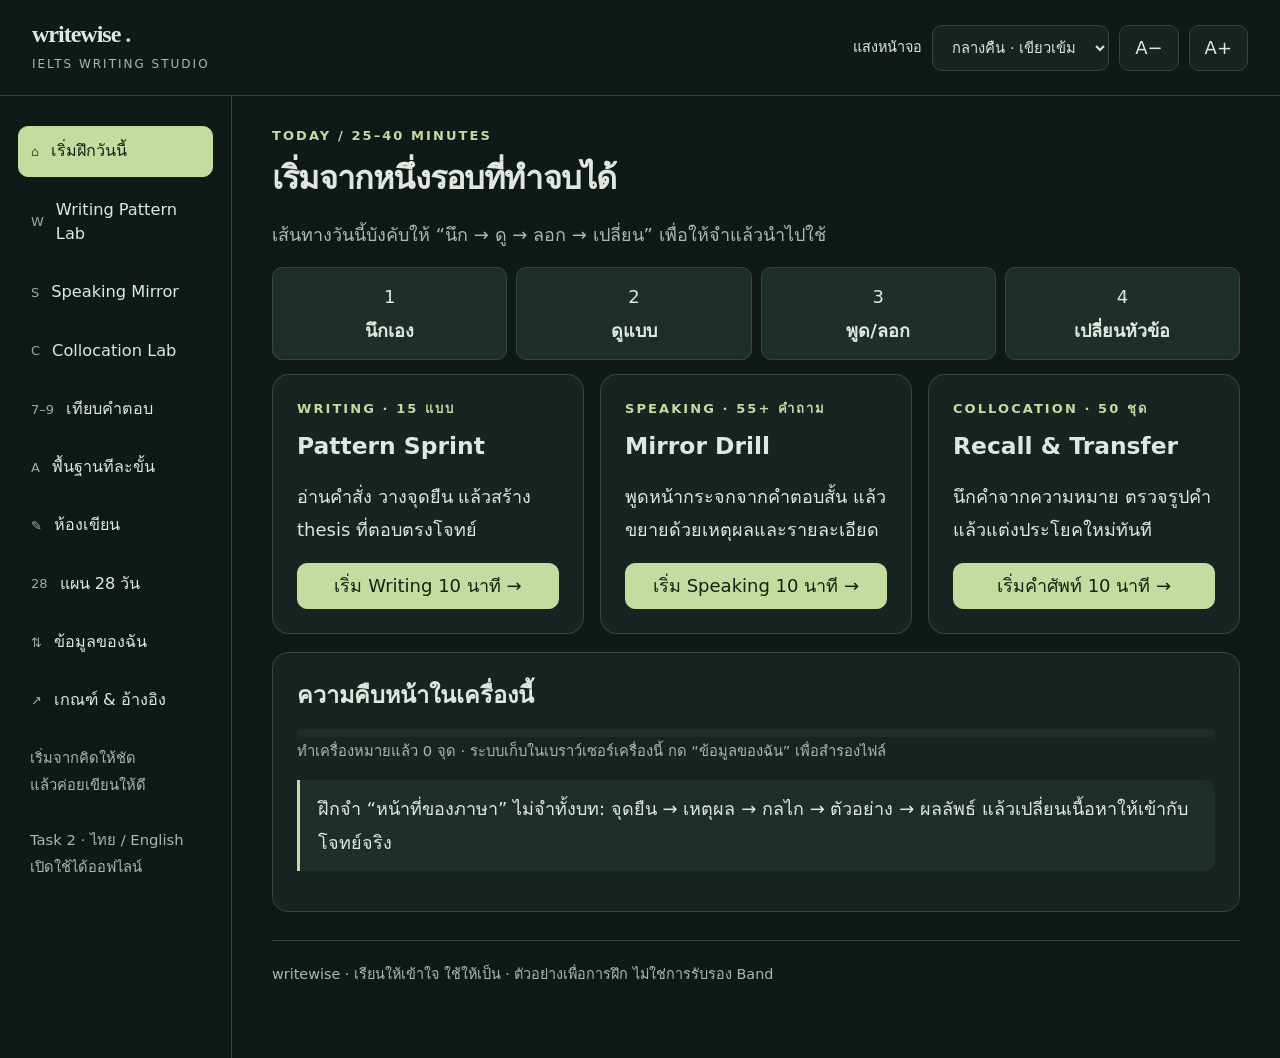
==== commit 60c6b01a: "Expand Writewise with writing, speaking and collocation labs" ====
--- a/index.html
+++ b/index.html
@@ -10,6 +10,7 @@
 button,input,select,textarea{font:inherit}button,select,input[type=range],summary{cursor:pointer}button,select{min-height:46px;border:1px solid var(--line);border-radius:10px;background:var(--panel);color:var(--text);padding:8px 15px;line-height:1.5}button:hover,select:hover{border-color:var(--accent);background:var(--raised)}button:disabled{cursor:default;opacity:.5}button.active,button.primary{background:var(--accent);border-color:var(--accent);color:var(--ink)}button:focus-visible,a:focus-visible,summary:focus-visible,input:focus-visible,textarea:focus-visible,select:focus-visible{outline:3px solid var(--warm);outline-offset:4px}a{color:var(--accent);text-underline-offset:4px}h1,h2,h3,p{margin:0 0 16px}h1{font-size:1.8em;line-height:1.45;letter-spacing:-.025em}h2{font-size:1.3em;line-height:1.55}h3{font-size:1.08em}small,.small{font-size:.82em}strong{font-weight:700}.muted{color:var(--muted)}.eyebrow{text-transform:uppercase;letter-spacing:.16em;font:700 13px/1.6 system-ui;color:var(--accent);margin-bottom:8px}.english{font-family:Georgia,"Times New Roman",serif;font-size:1.13em;line-height:1.95}.pill{display:inline-block;border:1px solid var(--line);padding:3px 10px;border-radius:30px;font-size:.78em;color:var(--muted)}
 .top{border-bottom:1px solid var(--line);padding:20px 32px;display:flex;align-items:center;justify-content:space-between;gap:20px}.brand{font:700 24px/1.2 Georgia,serif;letter-spacing:-1px}.brand i{color:var(--accent);font-style:normal}.brand small{display:block;font:12px/1.8 system-ui;letter-spacing:2px;color:var(--muted);margin-top:5px}.controls{display:flex;align-items:center;gap:10px;flex-wrap:wrap}.controls label{font-size:.8em}.controls select{font-size:.82em}.layout{display:grid;grid-template-columns:232px minmax(0,1fr);max-width:1600px;margin:auto}.sidebar{padding:30px 18px;border-right:1px solid var(--line)}.sidebar nav{display:grid;gap:8px;position:sticky;top:20px}.navbtn{border-color:transparent;text-align:left;background:transparent;padding:12px;font-size:.9em;display:flex;gap:12px;align-items:center}.navbtn span{font:13px system-ui;opacity:.7}.sidebar .small{padding:18px 12px;color:var(--muted)}main{padding:30px 40px 70px;min-width:0}.row{display:flex;gap:10px;flex-wrap:wrap;align-items:center}.spread{justify-content:space-between}.card{background:var(--panel);border:1px solid var(--line);border-radius:16px;padding:24px;margin-bottom:18px}.callout{border-left:3px solid var(--accent);padding:12px 18px;background:var(--raised);margin:16px 0;border-radius:0 10px 10px 0}.question{border-left:3px solid var(--warm)}.question .english{max-width:850px}.grid{display:grid;grid-template-columns:repeat(2,minmax(0,1fr));gap:18px}.grid>.card{margin-bottom:0}.tabs{display:flex;gap:8px;flex-wrap:wrap;margin:18px 0}.model{min-width:0}.model .essay{max-width:70ch;margin:24px auto}.essay p{margin:0 0 22px}.essay .annotation{font-family:Tahoma,"Leelawadee UI",sans-serif;font-size:.77em;line-height:1.9;border-left:2px solid var(--line);padding-left:14px;color:var(--muted);margin-top:-10px;margin-bottom:24px}.compare{display:grid;grid-template-columns:repeat(3,minmax(0,1fr));gap:16px}.compare .card{padding:20px}.compare .english{font-size:1em}.compare .model-head{display:block}.compare .pill{margin-top:8px}.analysis{border-top:1px solid var(--line);padding-top:20px}.analysis p{font-size:.9em}.analysis strong{color:var(--accent)}details{border:1px solid var(--line);border-radius:12px;margin:12px 0;background:var(--panel)}details>summary{padding:14px 18px;font-weight:600}details>.inside{padding:0 18px 18px}ul,ol{padding-left:26px}li{margin:8px 0}textarea,input[type=text]{width:100%;background:var(--bg);color:var(--text);border:1px solid var(--line);border-radius:10px;padding:14px;line-height:1.8}textarea{resize:vertical;min-height:105px}textarea.draft{min-height:410px;font-family:Georgia,serif;font-size:1.08em;line-height:1.9}.field{display:block;margin:14px 0}.field>span{display:block;margin-bottom:7px}.check{display:flex;gap:12px;margin:12px 0;align-items:flex-start}.check input{width:21px;height:21px;flex:none;margin-top:8px;accent-color:var(--accent)}.stat{font:600 32px/1.3 Georgia,serif;color:var(--accent)}.flash{min-height:270px;text-align:center;display:flex;flex-direction:column;justify-content:center}.flash h2{font-size:1.6em}.feedback{padding:12px 0;color:var(--warm)}footer{font-size:.8em;color:var(--muted);border-top:1px solid var(--line);padding-top:20px;margin-top:28px}.skip{position:absolute;left:-10000px}.skip:focus{left:12px;top:12px;background:var(--panel);padding:15px;z-index:20}#toast{position:fixed;bottom:22px;left:50%;transform:translateX(-50%);background:var(--accent);color:var(--ink);padding:10px 20px;border-radius:12px;z-index:20;max-width:90%;display:none}.source-table{width:100%;border-collapse:collapse;font-size:.9em}.source-table th,.source-table td{text-align:left;padding:12px;border-bottom:1px solid var(--line);vertical-align:top}.table-wrap{overflow:auto}.source-table{min-width:600px}.step{border-top:1px solid var(--line);padding:16px 0}.step:first-child{border:0}.step b{color:var(--accent)}.screen-reader{position:absolute;width:1px;height:1px;overflow:hidden;clip:rect(0,0,0,0)}[hidden]{display:none!important}
 @media(min-width:1550px){main{padding:35px 48px}}@media(max-width:1200px){.layout{grid-template-columns:195px minmax(0,1fr)}main{padding:28px 25px}.compare{grid-template-columns:1fr}.compare .english{font-size:1.13em}.compare .model-head{display:flex}}@media(max-width:800px){.top{padding:18px 20px;align-items:flex-start}.controls{justify-content:flex-end}.layout{display:block}.sidebar{border-right:0;border-bottom:1px solid var(--line);padding:10px 16px}.sidebar nav{position:static;display:flex;overflow:auto;gap:4px}.navbtn{white-space:nowrap;font-size:.8em;flex:none}.sidebar .small{display:none}main{padding:24px 20px 60px}.grid{grid-template-columns:1fr}.card{padding:20px}h1{font-size:1.55em}}@media(max-width:500px){.top{display:block}.controls{justify-content:flex-start;margin-top:15px}.brand small{display:inline;margin-left:12px}main{padding:22px 14px}.card{padding:17px}.row>select{max-width:100%}.controls select{max-width:160px}.english{font-size:1.05em}}@media(prefers-reduced-motion:no-preference){button{transition:background .15s,border-color .15s}}@media print{body{--bg:white;--panel:white;--text:black;--muted:#444;--line:#ccc;--accent:#234c28;--raised:#eee;font-size:12pt}.top,.sidebar,.no-print,#toast,footer{display:none}.layout{display:block}main{padding:0}.card{break-inside:avoid}.compare{display:block}details>.inside{display:block}.english{line-height:1.6}}
+.focus-grid{display:grid;grid-template-columns:repeat(3,1fr);gap:16px}.focus-card{display:flex;flex-direction:column;min-height:215px}.focus-card .primary{margin-top:auto}.memory-path{display:grid;grid-template-columns:repeat(4,1fr);gap:9px;margin:14px 0}.memory-path div{padding:12px;border:1px solid var(--line);border-radius:10px;text-align:center;background:var(--raised)}.mirror{border-left:4px solid var(--accent);padding-left:18px}.file-button{display:inline-block;border:1px solid var(--line);border-radius:9px;padding:9px 12px;cursor:pointer;background:var(--raised)}.meter{height:8px;background:var(--raised);border-radius:8px;overflow:hidden}.meter i{display:block;height:100%;background:var(--accent)}.answer-box{border-left:3px solid var(--accent);padding:3px 0 3px 16px;margin:14px 0}.sticky-actions{position:sticky;bottom:10px;background:var(--panel);padding:10px;border:1px solid var(--line);border-radius:12px;z-index:2}@media(max-width:800px){.focus-grid{grid-template-columns:1fr}.memory-path{grid-template-columns:repeat(2,1fr)}}
 </style>
 </head>
 <body><a class="skip" href="#main">ข้ามไปบทเรียน</a>
@@ -149,6 +150,67 @@
 ['Two-part question','Why is this happening? Is it a positive development?','นับคำถาม → ตอบเหตุผลในย่อหน้าแรก → ตัดสินด้านบวก/ลบในอีกย่อหน้า → สรุปสองคำตอบ','This trend is driven by [cause]. I consider it [judgement] because [reason].','ประเภทเป็นแค่เครื่องช่วยจำ อ่านคำสั่งจริงเสมอ เพราะคำถามอาจผสมกัน','More adults study online. Why is this happening? Is it a positive development?']
 ];
 
+/* Writewise expansion: original learning material built from IELTS public criteria and the user's reference library. */
+function sourcesV2(){return sources().replace('บทเรียนนี้เน้น Task 2 สำหรับ Academic และ General Training ยังไม่รวม Task 1','ครอบคลุม Writing Task 1/2, Speaking และ collocation โดยเน้นการเรียกคืนจากความจำ').replace('มีบทความเต็ม 9 ชิ้นใน 3 ชุดโจทย์ แบบฝึกพื้นฐาน Pattern 7 แบบ บัตรคำ 24 ชุด สมุดเขียนและแผน 28 วัน','มีบทความเต็ม 9 ชิ้น, Writing Pattern 15 แบบ, Speaking Part 1–3, Cue Card 20 ใบ, Collocation 50 ชุด, สมุดเขียนและแผน 28 วัน')+`<section class="card"><h2>หนังสือที่ใช้วิเคราะห์แนวทาง</h2><p>นำแนวคิดจากหนังสือ IELTS Speaking, Barron’s Essential Words, Academic Word List, Synonyms, คำบรรยายแนวโน้ม Task 1 และ Essay Samples ที่ผู้ใช้ให้มาเปรียบเทียบ แล้วแต่งคำอธิบายและตัวอย่างใหม่ทั้งหมด</p><p class="small muted">แหล่งรองใช้เป็นแนวทางการฝึกและตรวจบริบทของคำ ไม่ถือเป็นเกณฑ์คะแนนทางการ เนื้อหาในเว็บไม่คัดลอกบทหรือเฉลยยาวจากหนังสือ</p></section>`;}
+const writingDrills=[
+['Agree / Disagree','To what extent do you agree or disagree?','เลือกจุดยืนให้ชัด: agree, disagree หรือ partly agree แล้วให้ทุกย่อหน้าพิสูจน์จุดยืนนั้น','Although online lessons cannot replace every classroom activity, I largely agree that they should form a permanent part of university education because they widen access and make review easier.','I agree with this statement because it has many advantages.','ประโยคดีบอกระดับความเห็น เหตุผลหลักสองแกน และมีขอบเขต ไม่ใช้เหตุผลกว้างว่า “มีข้อดีมาก”'],
+['Discuss both views + opinion','Discuss both views and give your own opinion.','อธิบายเหตุผลที่คนเชื่อแต่ละด้านอย่างเป็นธรรม แล้วบอกความเห็นของเราให้ชัด','While fixed office hours can strengthen coordination, flexible schedules are preferable when performance can be measured by results rather than physical presence.','Some people think A, while others think B. I will discuss both.','โจทย์ขอ opinion ด้วย จึงต้องตัดสิน ไม่ใช่เพียงประกาศว่าจะอภิปราย'],
+['Positive / Negative','Is this a positive or negative development?','ระบุว่าแนวโน้มนี้ดีหรือเสียโดยรวม แล้วชั่งผลกระทบที่สำคัญ','The growth of cashless payment is broadly positive, provided that governments protect people who lack reliable digital access.','This trend has positives and negatives.','ใช้ broadly positive/negative และเงื่อนไขเพื่อแสดงการชั่งน้ำหนัก'],
+['Advantages / Disadvantages','What are the advantages and disadvantages?','แจกแจงทั้งสองด้านให้ครบ ยังไม่จำเป็นต้องตัดสินว่าด้านใดหนักกว่า','Remote work reduces commuting time, but it can also weaken informal learning among inexperienced employees.','There are many advantages and disadvantages.','ระบุผลจริงสองด้านและกลุ่มที่ได้รับผล'],
+['Do advantages outweigh?','Do the advantages outweigh the disadvantages?','เปรียบเทียบน้ำหนักตามขนาด ระยะเวลา และการแก้ไขได้ ไม่ใช่นับจำนวนข้อ','Although public transport requires heavy initial investment, its long-term gains in mobility and air quality outweigh this cost.','There are two advantages and one disadvantage.','outweigh ต้องมีเกณฑ์ชั่งน้ำหนัก ไม่ใช่นับหัวข้อ'],
+['Problems + Solutions','What problems does this cause, and what measures can solve them?','จับคู่ปัญหาแต่ละข้อกับทางแก้ที่แก้สาเหตุนั้นจริง','Unreliable buses restrict access to work; cities can address this by funding frequent routes and publishing real-time service data.','Governments should solve this serious problem.','ระบุผู้ทำ วิธีทำ และกลไกของผลลัพธ์'],
+['Causes + Solutions','What are the causes, and what solutions can be taken?','แยกต้นเหตุจากอาการ แล้วออกแบบทางแก้ตามต้นเหตุ','Food waste is driven partly by confusing date labels, so standardised labelling could help households make safer, less wasteful decisions.','People waste food because they are careless.','หลีกเลี่ยงการโทษคนกว้าง ๆ ใช้สาเหตุที่อธิบายกลไกได้'],
+['Two-part question','Why is this the case? Is it a positive development?','ตอบคำถามย่อยทุกข้อและแบ่งพื้นที่ให้สมดุล','People increasingly shop online because it saves time; overall, this shift is positive, although delivery emissions require better regulation.','Online shopping is popular nowadays.','ตอบทั้ง why และ judgement ใน thesis เดียว'],
+['Direct question','What factors matter most when choosing a job?','ตอบตรงคำถามและกำหนดขอบเขตของคำว่า factors','Salary matters, but opportunities for development and a manageable workload are more likely to sustain long-term job satisfaction.','There are many factors to consider.','ตั้งลำดับความสำคัญแทนการลิสต์'],
+['Task 1 · Line graph','Summarise changes over time.','หา overview ก่อน: แนวโน้มใหญ่ จุดสูง/ต่ำ จุดตัด แล้วค่อยเลือกตัวเลขสนับสนุน','Overall, rail use rose steadily and finished as the most common mode, whereas bus travel declined after an early peak.','The graph shows many changes.','overview บอกภาพรวม ห้ามใส่เหตุผลที่กราฟไม่ได้ให้'],
+['Task 1 · Bar chart','Compare categories.','จัดกลุ่มสิ่งที่คล้ายกัน แทนการไล่ทุกแท่ง','Overall, graduates in technology earned the most in both years, while arts graduates consistently recorded the lowest figures.','Technology was 50 and art was 20.','overview ต้องเปรียบเทียบก่อน รายละเอียดตัวเลขตามมา'],
+['Task 1 · Pie charts','Compare proportions.','ดูส่วนใหญ่สุด เล็กสุด และการเปลี่ยนสัดส่วน อย่าสลับ amount กับ percentage','Housing accounted for the largest share of spending in both years, although its proportion fell markedly.','Housing had the biggest number of percent.','ใช้ accounted for / proportion อย่างเป็นธรรมชาติ'],
+['Task 1 · Table','Select key features.','เลือก extreme, pattern และข้อยกเว้น ไม่คัดทุกช่อง','Overall, Country A led on all indicators except life expectancy, where Country C ranked first.','I can see a lot of information in the table.','ภาพรวมต้องสังเคราะห์ความสัมพันธ์ข้ามแถว/คอลัมน์'],
+['Task 1 · Process','Describe stages.','เริ่ม–จบ จำนวนช่วง และ passive voice เมื่อผู้กระทำไม่สำคัญ','Overall, the linear process consists of six stages, beginning with sorting and ending with packaged paper.','First, people do it. Then they do another thing.','บอกลำดับและการเปลี่ยนสภาพของสิ่งของ'],
+['Task 1 · Map','Describe changes in a place.','จัดตามพื้นที่หรือประเภทการเปลี่ยน: added, removed, converted, unchanged','Overall, the village became more residential, with farmland replaced by housing while the riverside remained unchanged.','There were many changes in the map.','ใช้ทิศทางและสิ่งที่คงเดิมเพื่อให้ภาพชัด']
+];
+
+const speakingTopics=[
+['Home',['What do you like about your home?','I like the quiet balcony because I can read there after work.','What I value most is the small balcony. It gives me a quiet place to unwind, especially in the evening.','What I value most about my home is its calm atmosphere. Although it is fairly compact, the balcony gives me somewhere to read and clear my head after a demanding day.','Do you plan to live there for a long time?','value most · calm atmosphere · clear my head']],
+['Study',['What are you studying?','I am improving my English because I want to study abroad.','At the moment, I am focusing on English, particularly academic writing, because it will give me more study options.','I am currently working on academic English. The most challenging part is expressing complex ideas clearly, but that is also what makes the process rewarding.','Which part is most difficult?','focus on · study options · express ideas clearly']],
+['Work',['What do you enjoy about your work?','I enjoy solving problems and helping my team.','I particularly enjoy solving practical problems, since I can see an immediate result and support my colleagues.','The most satisfying aspect is turning an unclear problem into a workable solution. It keeps the job varied and gives me a strong sense of progress.','Would you change jobs in the future?','practical problem · workable solution · sense of progress']],
+['Hometown',['What is your hometown like?','It is a busy city with good food and friendly people.','It is a lively city known for street food, but some neighbourhoods are surprisingly peaceful.','My hometown is energetic without feeling overwhelming. It has a strong food culture, and quieter residential areas are only a short journey from the centre.','Has it changed recently?','lively city · food culture · residential area']],
+['Technology',['How often do you use technology?','I use it every day for work and learning.','I rely on technology daily, mainly to organise my work and practise English.','Technology is woven into my daily routine. I use it to manage tasks and review vocabulary, although I try to switch off notifications when I need to concentrate.','Is there any technology you dislike?','rely on · daily routine · switch off']],
+['Reading',['Do you enjoy reading?','Yes, I read short articles before bed.','Yes. I tend to read short non-fiction articles before bed because they help me slow down.','I have gradually developed a reading habit. Short essays suit me best in the evening, as they are thought-provoking without demanding too much concentration.','What did you read as a child?','develop a habit · suit me best · thought-provoking']],
+['Music',['What kind of music do you like?','I like soft music because it helps me relax.','I usually listen to acoustic music, especially when I need to relax after work.','My taste changes with my mood, but I often return to acoustic music. Its simple arrangements help me decompress without distracting me.','Has your taste changed?','changes with my mood · return to · decompress']],
+['Transport',['How do you usually travel?','I normally take the train because it is reliable.','I generally use the train because it is more predictable than driving in traffic.','I tend to commute by train. The main advantage is reliability: even during rush hour, I can estimate my journey time fairly accurately.','How could transport improve?','commute by train · rush hour · journey time']],
+['Food',['Do you like cooking?','Yes, I cook simple meals at weekends.','I enjoy cooking simple dishes at weekends because it helps me control what I eat.','I am not an adventurous cook, but I enjoy preparing straightforward meals. It is relaxing, economical, and gives me more control over the ingredients.','Who taught you to cook?','straightforward meal · control the ingredients · economical']],
+['Friends',['How often do you see your friends?','I see close friends once or twice a month.','I meet close friends a couple of times a month, usually over a meal.','Because our schedules rarely match, I see my closest friends only once or twice a month. We make the time count by sharing a meal and catching up properly.','What makes a good friend?','schedules match · make the time count · catch up']],
+['Weather',['What weather do you prefer?','I prefer cool weather because I can sleep better.','I prefer slightly cool weather since it is more comfortable for sleeping and walking outside.','I feel most comfortable in mild, cool weather. It makes outdoor activities pleasant and I tend to sleep far better than I do on humid nights.','Does weather affect your mood?','mild weather · outdoor activity · humid night']],
+['Weekends',['What do you do at weekends?','I rest, exercise and review English.','I usually divide my weekend between resting, exercising and reviewing what I learned that week.','My weekends are fairly structured. I reserve some time for exercise and English review, but I also leave an evening free so that the routine does not feel exhausting.','Are your weekends different now?','divide between · reserve time · leave free']],
+['Photos',['Do you take many photos?','I take photos when I travel or meet family.','I mainly take photos during trips or family gatherings, rather than documenting every day.','I take photos selectively. I enjoy capturing a meaningful trip or family occasion, but I do not feel the need to record every ordinary moment.','Do you prefer people or places?','family gathering · capture a moment · selectively']],
+['Exercise',['How do you stay healthy?','I walk every day and try to sleep enough.','I take a brisk walk most days and try to keep a regular sleep schedule.','I keep things simple: a brisk daily walk, fairly balanced meals and a consistent bedtime. That routine is easier for me to maintain than an intense programme.','Did you exercise as a child?','brisk walk · sleep schedule · maintain a routine']],
+['Learning',['How do you learn new words?','I review words and use them in sentences.','I review a small group of words and then use each one in a sentence of my own.','I learn vocabulary through retrieval and use. After reviewing a short list, I hide the meanings, recall the phrases, and adapt them to a new topic.','Do you use a dictionary?','retrieve from memory · adapt to · review a list']]
+];
+
+const cueCards=[
+['a skill you want to learn',['what the skill is','why you want it','how you would learn it','how it would change your life']],['a person who taught you something',['who the person is','what they taught you','how they taught it','why you remember them']],['a useful website',['what it is','how you found it','how you use it','why it is useful']],['a place you visit to relax',['where it is','when you go','what you do there','why it helps']],['a difficult decision',['what the decision was','when you made it','what you considered','how you felt afterwards']],['a memorable journey',['where you went','who was with you','what happened','why you remember it']],['a book you enjoyed',['what it was','when you read it','what it was about','why it affected you']],['an important object',['what it is','how you got it','how you use it','why it matters']],['a healthy habit',['what the habit is','when you started','how you maintain it','what difference it makes']],['a crowded place',['where it was','when you went','what you did','how you felt']],['a helpful conversation',['who you spoke with','what you discussed','what advice you received','why it helped']],['a change in your hometown',['what changed','when it happened','who it affected','whether it was positive']],['a piece of technology',['what it is','how often you use it','what it helps with','whether you would replace it']],['a time you helped someone',['who you helped','what the problem was','what you did','how you felt']],['a goal you achieved',['what it was','how long it took','what difficulties arose','what you learned']],['an interesting building',['where it is','what it looks like','what happens there','why it interests you']],['a meal you remember',['what it was','where you ate it','who was there','why it was memorable']],['a rule you would change',['what the rule is','who it affects','why it should change','what would improve']],['a useful lesson',['what you learned','where you learned it','how you applied it','why it remains useful']],['an activity near water',['what it was','where you did it','who joined you','why you enjoyed it']]
+];
+
+const collocationRows=[
+['education','widen access to','ขยายโอกาสเข้าถึง','Online courses can widen access to higher education.','Technology widens access.'],['education','academic performance','ผลการเรียน','Regular feedback can improve academic performance.','My academic performance improved.'],['education','acquire practical skills','ได้รับทักษะเชิงปฏิบัติ','Internships help students acquire practical skills.','I acquired practical skills at work.'],['education','heavy workload','ภาระงานหนัก','A heavy workload may undermine motivation.','I had a heavy workload last week.'],['work','job satisfaction','ความพึงพอใจในการทำงาน','Autonomy can raise job satisfaction.','Flexible hours improve my job satisfaction.'],['work','career prospects','โอกาสก้าวหน้าในอาชีพ','Training can improve employees’ career prospects.','English may improve my career prospects.'],['work','strike a balance','สร้างสมดุล','Workers need to strike a balance between speed and quality.','I try to strike a balance between work and rest.'],['work','meet a deadline','ทำงานทันกำหนด','Teams need clear priorities to meet a deadline.','I stayed late to meet a deadline.'],['technology','digital literacy','ทักษะรู้เท่าทันดิจิทัล','Schools should treat digital literacy as a core skill.','Digital literacy helps me judge online claims.'],['technology','pose a threat to','เป็นภัยต่อ','Weak security can pose a threat to personal data.','Scams pose a threat to older users.'],['technology','bridge the digital divide','ลดช่องว่างดิจิทัล','Public internet centres can bridge the digital divide.','Training could bridge the digital divide.'],['technology','rely heavily on','พึ่งพาอย่างมาก','Many firms rely heavily on cloud services.','I rely heavily on my phone for maps.'],['environment','carbon emissions','การปล่อยคาร์บอน','Reliable transit can reduce carbon emissions.','I try to reduce my carbon emissions.'],['environment','renewable energy','พลังงานหมุนเวียน','Investment in renewable energy can lower dependence on fossil fuels.','My town uses more renewable energy.'],['environment','natural resources','ทรัพยากรธรรมชาติ','Wasteful consumption depletes natural resources.','We should conserve natural resources.'],['environment','long-term consequences','ผลระยะยาว','Deforestation has long-term consequences for water systems.','This choice may have long-term consequences.'],['transport','public transport network','เครือข่ายขนส่งสาธารณะ','A reliable public transport network improves mobility.','I use the public transport network daily.'],['transport','traffic congestion','การจราจรติดขัด','Congestion charges may ease traffic congestion.','Traffic congestion wastes my time.'],['transport','commuting time','เวลาเดินทางไปทำงาน','Remote work can reduce commuting time.','My commuting time is about an hour.'],['transport','pedestrian-friendly','เป็นมิตรต่อคนเดิน','Pedestrian-friendly streets support local shops.','My neighbourhood is pedestrian-friendly.'],['health','sedentary lifestyle','วิถีชีวิตที่ไม่ค่อยเคลื่อนไหว','Office work can encourage a sedentary lifestyle.','I avoid a sedentary lifestyle by walking.'],['health','mental well-being','สุขภาวะทางใจ','Green spaces can support mental well-being.','Reading supports my mental well-being.'],['health','place a strain on','สร้างภาระต่อ','An ageing population may place a strain on hospitals.','Poor sleep places a strain on my concentration.'],['health','preventive care','การดูแลเชิงป้องกัน','Funding preventive care can reduce later treatment costs.','Check-ups are part of preventive care.'],['policy','allocate public funds','จัดสรรงบสาธารณะ','Governments must allocate public funds transparently.','The city allocated public funds to buses.'],['policy','enforce regulations','บังคับใช้กฎ','Authorities should enforce safety regulations consistently.','The council must enforce regulations.'],['policy','address the root cause','แก้สาเหตุราก','Training alone will not address the root cause of poverty.','I addressed the root cause of the error.'],['policy','evidence-based policy','นโยบายอิงหลักฐาน','Evidence-based policy can prevent wasteful spending.','I prefer evidence-based policy.'],['economy','economic growth','การเติบโตทางเศรษฐกิจ','Infrastructure can support long-term economic growth.','Tourism contributes to economic growth.'],['economy','cost of living','ค่าครองชีพ','Housing shortages raise the cost of living.','The cost of living has risen.'],['economy','disposable income','รายได้หลังหักค่าใช้จ่ายจำเป็น','Lower transport costs leave families with more disposable income.','I have little disposable income this month.'],['economy','financial burden','ภาระทางการเงิน','Tuition fees impose a financial burden on families.','Rent is a financial burden for me.'],['crime','deter crime','ยับยั้งอาชญากรรม','Visible policing may deter crime in busy areas.','Good lighting can deter crime.'],['crime','rehabilitation programme','โครงการฟื้นฟูผู้กระทำผิด','A rehabilitation programme can reduce reoffending.','The programme focuses on rehabilitation.'],['media','misleading information','ข้อมูลชวนเข้าใจผิด','Platforms should label misleading information.','I check the source of misleading information.'],['media','shape public opinion','กำหนดความคิดเห็นสาธารณะ','News coverage can shape public opinion.','Social media shapes public opinion quickly.'],['family','spend quality time','ใช้เวลาคุณภาพ','Flexible work may help parents spend quality time with children.','I spend quality time with my family.'],['family','share responsibility','แบ่งความรับผิดชอบ','Parents should share responsibility for childcare.','We share responsibility at home.'],['culture','cultural heritage','มรดกวัฒนธรรม','Museums preserve cultural heritage.','The festival celebrates cultural heritage.'],['culture','sense of identity','ความรู้สึกถึงอัตลักษณ์','Local languages strengthen a sense of identity.','Food gives the town a sense of identity.'],['tourism','local economy','เศรษฐกิจท้องถิ่น','Responsible tourism can support the local economy.','Visitors support the local economy.'],['tourism','overcrowded destination','จุดหมายที่แออัดเกินไป','Higher fees may protect an overcrowded destination.','The island becomes overcrowded in summer.'],['task1','rise steadily','เพิ่มขึ้นสม่ำเสมอ','Rail use rose steadily from 20% to 35%.','My study time rose steadily.'],['task1','decline sharply','ลดลงอย่างมาก','The figure declined sharply after 2018.','Demand declined sharply.'],['task1','remain relatively stable','ค่อนข้างคงที่','Household spending remained relatively stable.','My score remained relatively stable.'],['task1','reach a peak of','แตะจุดสูงสุดที่','Sales reached a peak of 80,000 units in July.','Attendance reached a peak in May.'],['argument','play a crucial role in','มีบทบาทสำคัญใน','Trust plays a crucial role in effective teamwork.','Sleep plays a crucial role in learning.'],['argument','lead to unintended consequences','นำไปสู่ผลที่ไม่ได้ตั้งใจ','A blanket ban may lead to unintended consequences.','Rushing can lead to unintended consequences.'],['argument','to a large extent','ในระดับมาก','I agree to a large extent, although exceptions remain.','Technology helps me to a large extent.'],['argument','provided that','โดยมีเงื่อนไขว่า','Remote work is effective provided that teams communicate clearly.','I can join provided that I finish work.']
+];
+
+let wlIndex=0,speakTab='part1',speakIndex=0,collIndex=0,collTopic='all',collReveal=false,mirrorSeconds=60,mirrorHandle=null;
+function progressCount(){return Object.keys(memory).filter(k=>k.startsWith('done-')&&memory[k]).length;}
+function home(){const done=progressCount();return header('TODAY / 25–40 MINUTES','เริ่มจากหนึ่งรอบที่ทำจบได้','เส้นทางวันนี้บังคับให้ “นึก → ดู → ลอก → เปลี่ยน” เพื่อให้จำแล้วนำไปใช้')+`<div class="memory-path"><div>1<br><b>นึกเอง</b></div><div>2<br><b>ดูแบบ</b></div><div>3<br><b>พูด/ลอก</b></div><div>4<br><b>เปลี่ยนหัวข้อ</b></div></div><div class="focus-grid"><section class="card focus-card"><div class="eyebrow">WRITING · 15 แบบ</div><h2>Pattern Sprint</h2><p>อ่านคำสั่ง วางจุดยืน แล้วสร้าง thesis ที่ตอบตรงโจทย์</p><button class="primary" data-go="writinglab">เริ่ม Writing 10 นาที →</button></section><section class="card focus-card"><div class="eyebrow">SPEAKING · 55+ คำถาม</div><h2>Mirror Drill</h2><p>พูดหน้ากระจกจากคำตอบสั้น แล้วขยายด้วยเหตุผลและรายละเอียด</p><button class="primary" data-go="speaking">เริ่ม Speaking 10 นาที →</button></section><section class="card focus-card"><div class="eyebrow">COLLOCATION · ${collocationRows.length} ชุด</div><h2>Recall & Transfer</h2><p>นึกคำจากความหมาย ตรวจรูปคำ แล้วแต่งประโยคใหม่ทันที</p><button class="primary" data-go="collocations">เริ่มคำศัพท์ 10 นาที →</button></section></div><section class="card"><h2>ความคืบหน้าในเครื่องนี้</h2><div class="meter"><i style="width:${Math.min(100,done/50*100)}%"></i></div><p class="small muted">ทำเครื่องหมายแล้ว ${done} จุด · ระบบเก็บในเบราว์เซอร์เครื่องนี้ กด “ข้อมูลของฉัน” เพื่อสำรองไฟล์</p><div class="callout">ฝึกจำ “หน้าที่ของภาษา” ไม่จำทั้งบท: จุดยืน → เหตุผล → กลไก → ตัวอย่าง → ผลลัพธ์ แล้วเปลี่ยนเนื้อหาให้เข้ากับโจทย์จริง</div></section>`;}
+function writingLabPage(){wlIndex=(wlIndex+writingDrills.length)%writingDrills.length;const d=writingDrills[wlIndex];return header('WRITING / PATTERN LAB','จำหน้าที่ แล้วเขียนให้ยืดหยุ่น','ครอบคลุม Task 2 เก้ากลุ่มคำสั่ง และ Task 1 หกชนิด')+`<div class="row spread"><label>รูปแบบ <select id="wlSelect">${writingDrills.map((x,i)=>`<option value="${i}" ${i===wlIndex?'selected':''}>${i+1}. ${x[0]}</option>`).join('')}</select></label><span class="pill">${wlIndex+1} / ${writingDrills.length}</span></div><section class="card"><div class="eyebrow">PROMPT SIGNAL</div><h2>${d[0]}</h2><p class="english">${d[1]}</p><p><b>คิดเป็นไทย:</b> ${d[2]}</p><label class="field"><span>เขียน thesis / overview ของคุณก่อนดูแบบ</span><textarea id="wlDraft">${esc(saved('wlDraft-'+wlIndex))}</textarea></label><details id="wlAnswer"><summary>ดูแบบและเหตุผล</summary><div class="inside"><div class="answer-box english">${d[3]}</div><p><b>แบบที่ควรเลี่ยง:</b> <span class="english">${d[4]}</span></p><p>${d[5]}</p></div></details><div class="sticky-actions row spread"><button id="wlPrev">← ก่อนหน้า</button><label class="check"><input type="checkbox" data-done="writing-${wlIndex}" ${saved('done-writing-'+wlIndex,false)?'checked':''}> ทำซ้ำได้แล้ว</label><button id="wlNext">ถัดไป →</button></div></section><section class="card"><h2>ขั้นบังคับหลังดูแบบ</h2><ol><li>ปิดคำตอบ แล้วพูดโครงความคิดเป็นไทย 20 วินาที</li><li>ลอกประโยคแบบหนึ่งครั้ง โดยสังเกตกริยาและขอบเขต</li><li>เปลี่ยนหัวข้อและคำนามสำคัญ ห้ามเปลี่ยนเพียงหนึ่งคำ</li><li>อ่านออกเสียง ตรวจว่าจุดยืนกับเหตุผลไปทางเดียวกัน</li></ol><button data-go="patterns">เปิดบท Pattern เดิมแบบละเอียด</button></section>`;}
+function speakingPage(){return header('SPEAKING / MIRROR MODE','พูดให้คล่องจากส่วนสั้นไปส่วนยาว','คำตอบทั้งหมดเป็นต้นแบบภาษา ไม่ใช่บทที่ต้องท่องตรงตัว')+`<div class="tabs"><button data-stab="part1" class="${speakTab==='part1'?'active':''}">Part 1</button><button data-stab="part2" class="${speakTab==='part2'?'active':''}">Part 2</button><button data-stab="part3" class="${speakTab==='part3'?'active':''}">Part 3</button><button data-stab="check" class="${speakTab==='check'?'active':''}">Checklist</button></div>${speakTab==='part1'?speakingPart1():speakTab==='part2'?speakingPart2():speakTab==='part3'?speakingPart3():speakingCheck()}`;}
+function speakingPart1(){speakIndex=(speakIndex+speakingTopics.length)%speakingTopics.length;const t=speakingTopics[speakIndex],a=t[1];return `<section class="card mirror"><div class="row spread"><span class="eyebrow">PART 1 · ${t[0]}</span><span class="pill">${speakIndex+1}/${speakingTopics.length}</span></div><h2 class="english">${a[0]}</h2><p><b>รอบ 1:</b> ตอบตรง 1 ประโยค</p><div class="answer-box english">${a[1]}</div><p><b>รอบ 2:</b> เพิ่มเหตุผล/รายละเอียด</p><div class="answer-box english">${a[2]}</div><p><b>รอบ 3:</b> รุ่นยืดหยุ่น Band 8–9</p><div class="answer-box english">${a[3]}</div><p><b>Follow-up:</b> <span class="english">${a[4]}</span></p><p><b>Chunks:</b> <span class="english">${a[5]}</span></p><label class="field"><span>เขียน keyword ของคุณ 3–5 คำ ห้ามเขียนสคริปต์เต็ม</span><input id="speakNote" value="${esc(saved('speakNote-'+speakIndex))}"></label><div class="sticky-actions row spread"><button id="speakPrev">← หัวข้อก่อน</button><button id="mirrorTimer" class="primary">จับเวลา ${mirrorSeconds} วินาที</button><button id="speakNext">หัวข้อถัดไป →</button></div></section>`;}
+function speakingPart2(){const i=speakIndex%cueCards.length,c=cueCards[i];return `<section class="card"><div class="eyebrow">PART 2 · CUE CARD ${i+1}/${cueCards.length}</div><h2 class="english">Describe ${c[0]}.</h2><ul class="english">${c[1].map(x=>`<li>${x}</li>`).join('')}</ul><div class="callout">แผน 1 นาที: S–D–R–F = Set the scene → Details → Reaction → Future/Reflection</div><div class="answer-box english">I’d like to talk about ${c[0]}. To set the scene, … What stands out most is … I remember this because … Looking back, …</div><label class="field"><span>จด keyword ตาม S–D–R–F</span><textarea id="cueNote">${esc(saved('cueNote-'+i))}</textarea></label><div class="row spread"><button id="speakPrev">← Card ก่อน</button><button id="mirrorTimer" class="primary">จับเวลา 60 วินาที</button><button id="speakNext">Card ถัดไป →</button></div></section>`;}
+function speakingPart3(){const t=speakingTopics[speakIndex%speakingTopics.length][0];return `<section class="card"><div class="eyebrow">PART 3 · ${t}</div><h2 class="english">How might this topic affect society in the future?</h2><div class="memory-path"><div><b>Answer</b><br>ตอบตรง</div><div><b>Reason</b><br>เพราะอะไร</div><div><b>Example</b><br>ภาพจริง</div><div><b>Limit</b><br>ขอบเขต</div></div><div class="answer-box english">It is likely to have a considerable impact, mainly because … For example, … That said, the effect will depend on …</div><p><b>คำถามต่อยอด:</b></p><ul class="english"><li>Who is most likely to benefit, and why?</li><li>Should governments become involved?</li><li>How is the situation different from the past?</li></ul><p class="small muted">โครงนี้ช่วยกันคำตอบหลุด แต่ไม่ต้องพูดครบสี่ขั้นทุกครั้ง ความเป็นธรรมชาติสำคัญกว่าการยัด connector</p></section>`;}
+function speakingCheck(){return `<section class="card"><h2>เช็กหลังพูด ห้ามหยุดแก้กลางคำตอบ</h2>${['ตอบคำถามตรงภายในประโยคแรก','มีเหตุผลหรือรายละเอียดอย่างน้อยหนึ่งจุด','ใช้ chunk เป็นหน่วย ไม่แปลทีละคำ','ออกเสียงคำลงท้ายและเว้นช่วงตามความหมาย','ถ้าติดคำ ใช้คำง่ายอธิบายต่อ','รอบสองเปลี่ยนรายละเอียดให้เป็นของตัวเอง'].map((x,i)=>`<label class="check step"><input type="checkbox" data-done="scheck-${i}" ${saved('done-scheck-'+i,false)?'checked':''}> ${x}</label>`).join('')}<div class="callout">Shadow → Copy → Personalise: ฟังเสียงตัวเองหรืออ่านต้นแบบตาม 2 รอบ จากนั้นปิดต้นแบบและเปลี่ยนคน สถานที่ เวลา หรือเหตุผลอย่างน้อย 2 จุด</div></section>`;}
+function collPool(){return collocationRows.map((x,i)=>({x,i})).filter(o=>collTopic==='all'||o.x[0]===collTopic);}
+function collocationPage(){const pool=collPool();collIndex=(collIndex+pool.length)%pool.length;const {x,i}=pool[collIndex];const topics=[...new Set(collocationRows.map(x=>x[0]))];return header('COLLOCATION / RECALL LAB','จำทั้งชุด แล้วบังคับใช้สองบริบท','คำศัพท์เดี่ยวไม่พอ ต้องรู้คำที่อยู่ด้วยกัน รูปประโยค และระดับภาษา')+`<div class="row spread"><label>หัวข้อ <select id="collTopic"><option value="all">ทั้งหมด</option>${topics.map(t=>`<option ${t===collTopic?'selected':''}>${t}</option>`).join('')}</select></label><span class="pill">${collIndex+1}/${pool.length}</span></div><section class="card flash"><div class="eyebrow">${x[0].toUpperCase()}</div><p>นึกชุดคำอังกฤษจากความหมายนี้</p><h2>${x[2]}</h2>${collReveal?`<div class="answer-box"><h2 class="english">${x[1]}</h2><p><b>Writing:</b> <span class="english">${x[3]}</span></p><p><b>Speaking:</b> <span class="english">${x[4]}</span></p></div>`:''}<button id="collReveal" class="primary">${collReveal?'ซ่อนคำตอบ':'เปิดคำตอบ'}</button></section><section class="card"><label class="field"><span>เรียกคืน: พิมพ์ชุดคำให้ตรง</span><input id="collAnswer" autocomplete="off"></label><button id="collCheck">ตรวจ</button><div id="collFeedback" class="feedback"></div><label class="field"><span>Transfer: แต่งประโยคใหม่เกี่ยวกับชีวิตหรือหัวข้ออื่น</span><textarea id="collSentence">${esc(saved('collSentence-'+i))}</textarea></label><div class="sticky-actions row spread"><button id="collPrev">← ก่อนหน้า</button><label class="check"><input type="checkbox" data-done="coll-${i}" ${saved('done-coll-'+i,false)?'checked':''}> เรียกคืนได้</label><button id="collNext">ถัดไป →</button></div></section><details><summary>วิธีท่องแบบ spaced retrieval</summary><div class="inside"><ol><li>วันนี้: นึก → เปิด → พูด 3 ครั้ง → แต่งใหม่</li><li>พรุ่งนี้: นึกก่อนเปิด ถ้าผิดกลับไปเริ่มรอบ</li><li>อีก 3 วัน: ใช้กับหัวข้อใหม่</li><li>อีก 7 วัน: พูดและเขียนโดยไม่ดู</li></ol><p>คำชุดนี้เป็นคลังที่ควรฝึก ไม่ใช่คำบังคับของข้อสอบ ใช้เมื่อความหมายตรงเท่านั้น</p></div></details>`;}
+function dataPage(){return header('DATA / THIS DEVICE','สำรองและย้ายความคืบหน้า','ข้อมูลอยู่ใน localStorage ของเบราว์เซอร์นี้ จึงไม่ซิงก์จากคอมไปมือถืออัตโนมัติ')+`<section class="card"><h2>ส่งออกข้อมูลทั้งหมด</h2><p>รวมร่าง บันทึก คำที่จำได้ checklist ธีม และขนาดตัวอักษรเป็นไฟล์ JSON</p><button id="exportData" class="primary">ดาวน์โหลด writewise-backup.json</button></section><section class="card"><h2>นำเข้าบนอุปกรณ์อีกเครื่อง</h2><ol><li>ส่งไฟล์ JSON ไปมือถือ</li><li>เปิด Writewise ด้วยลิงก์เดิม</li><li>เลือกไฟล์ด้านล่าง แล้วกดนำเข้า</li></ol><label class="file-button">เลือกไฟล์ JSON<input id="importFile" type="file" accept="application/json" hidden></label><button id="importData">นำเข้าข้อมูล</button><div id="dataFeedback" class="feedback"></div></section><section class="card"><h2>เริ่มใหม่</h2><p>กดครั้งแรกเพื่อเตือน กดซ้ำภายใน 5 วินาทีเพื่อล้างข้อมูลการฝึกใน Writewise บนอุปกรณ์นี้</p><button id="clearData">ล้างข้อมูลทั้งหมด</button></section>`;}
+function moveSpeak(delta){const max=speakTab==='part2'?cueCards.length:speakingTopics.length;speakIndex=(speakIndex+delta+max)%max;save('speakIndex',speakIndex);mirrorSeconds=60;render();}
+function bindUpgrade(){document.querySelectorAll('[data-stab]').forEach(b=>b.onclick=()=>{speakTab=b.dataset.stab;save('speakTab',speakTab);render();});document.querySelectorAll('[data-done]').forEach(c=>c.onchange=()=>{save('done-'+c.dataset.done,c.checked);render();});on('wlSelect','change',e=>{wlIndex=Number(e.target.value);save('wlIndex',wlIndex);render();});on('wlDraft','input',e=>save('wlDraft-'+wlIndex,e.target.value));on('wlPrev','click',()=>{wlIndex--;save('wlIndex',wlIndex);render();});on('wlNext','click',()=>{wlIndex++;save('wlIndex',wlIndex);render();});on('speakNote','input',e=>save('speakNote-'+speakIndex,e.target.value));on('cueNote','input',e=>save('cueNote-'+(speakIndex%cueCards.length),e.target.value));on('speakPrev','click',()=>moveSpeak(-1));on('speakNext','click',()=>moveSpeak(1));on('mirrorTimer','click',()=>{if(mirrorHandle){clearInterval(mirrorHandle);mirrorHandle=null;mirrorSeconds=60;render();return}mirrorHandle=setInterval(()=>{mirrorSeconds--;const b=$('mirrorTimer');if(b)b.textContent=mirrorSeconds>0?'เหลือ '+mirrorSeconds+' วินาที':'ครบเวลา ✓';if(mirrorSeconds<=0){clearInterval(mirrorHandle);mirrorHandle=null;}},1000);});on('collTopic','change',e=>{collTopic=e.target.value;collIndex=0;collReveal=false;save('collTopic',collTopic);render();});on('collReveal','click',()=>{collReveal=!collReveal;render();});on('collPrev','click',()=>{collIndex--;collReveal=false;render();});on('collNext','click',()=>{collIndex++;collReveal=false;render();});on('collSentence','input',e=>save('collSentence-'+collPool()[collIndex].i,e.target.value));on('collCheck','click',()=>{const target=collPool()[collIndex].x[1],a=$('collAnswer').value.trim().toLowerCase().replace(/\s+/g,' ');$('collFeedback').textContent=a===target.toLowerCase()?'ถูกต้อง ✓ พูดออกเสียง แล้วแต่งประโยคใหม่':'คำเป้าหมายคือ “'+target+'” · ดูรูปคำและบุพบทให้ครบ';});on('exportData','click',()=>{download('writewise-backup.json',JSON.stringify({app:'writewise',version:2,exportedAt:new Date().toISOString(),data:memory},null,2));toast('ดาวน์โหลดไฟล์สำรองแล้ว');});let pendingFile=null;on('importFile','change',e=>{pendingFile=e.target.files[0];$('dataFeedback').textContent=pendingFile?'เลือก '+pendingFile.name+' แล้ว':'ยังไม่ได้เลือกไฟล์';});on('importData','click',()=>{if(!pendingFile){$('dataFeedback').textContent='เลือกไฟล์ JSON ก่อน';return}const reader=new FileReader();reader.onload=()=>{try{const p=JSON.parse(reader.result);if(p.app!=='writewise'||!p.data||typeof p.data!=='object')throw Error();memory={...memory,...p.data};localStorage.setItem('writewise-v1',JSON.stringify(memory));$('dataFeedback').textContent='นำเข้าสำเร็จ กำลังโหลดใหม่…';setTimeout(()=>location.reload(),700);}catch(e){$('dataFeedback').textContent='ไฟล์ไม่ใช่ข้อมูลสำรอง Writewise ที่ถูกต้อง';}};reader.readAsText(pendingFile);});on('clearData','click',e=>{if(e.target.dataset.ready){localStorage.removeItem('writewise-v1');memory={};view='home';render();toast('ล้างข้อมูลแล้ว');}else{e.target.dataset.ready='1';e.target.textContent='กดอีกครั้งเพื่อล้างจริง';setTimeout(()=>{if(e.target){delete e.target.dataset.ready;e.target.textContent='ล้างข้อมูลทั้งหมด';}},5000);}});}
+
 const $=id=>document.getElementById(id);
 const esc=s=>String(s??'').replace(/[&<>"']/g,c=>({'&':'&amp;','<':'&lt;','>':'&gt;','"':'&quot;',"'":'&#39;'}[c]));
 const wc=s=>(s.match(/[A-Za-z]+(?:['’\-][A-Za-z]+)*/g)||[]).length;
@@ -156,11 +218,11 @@
 try{memory=JSON.parse(localStorage.getItem('writewise-v1')||'{}');if(!memory||typeof memory!=='object'||Array.isArray(memory))memory={};}catch(e){storageOK=false;memory={};}
 const saved=(k,d='')=>memory[k]??d;
 function save(k,v){memory[k]=v;try{localStorage.setItem('writewise-v1',JSON.stringify(memory));}catch(e){storageOK=false;} }
-let view='learn',selected=0,band=7,comparison=false,showNotes=true,cardIndex=0,filter='all',flipped=false;
+let view=saved('lastView','home'),selected=0,band=7,comparison=false,showNotes=true,cardIndex=0,filter='all',flipped=false;
 let timerLeft=2400,timerEnd=0,timerHandle=null;
-const navs=[['learn','01','เทียบคำตอบ 7–8–9'],['foundation','02','พื้นฐานทีละขั้น'],['patterns','03','อ่านโจทย์ & Pattern'],['vocab','04','Collocation ฝึกจำ'],['write','05','ห้องเขียนของฉัน'],['roadmap','06','แผนฝึก 28 วัน'],['sources','↗','เกณฑ์ & วิธีใช้']];
+const navs=[['home','⌂','เริ่มฝึกวันนี้'],['writinglab','W','Writing Pattern Lab'],['speaking','S','Speaking Mirror'],['collocations','C','Collocation Lab'],['learn','7–9','เทียบคำตอบ'],['foundation','A','พื้นฐานทีละขั้น'],['write','✎','ห้องเขียน'],['roadmap','28','แผน 28 วัน'],['data','⇅','ข้อมูลของฉัน'],['sources','↗','เกณฑ์ & อ้างอิง']];
 function toast(s){$('toast').textContent=s;$('toast').style.display='block';clearTimeout(toast.handle);toast.handle=setTimeout(()=>$('toast').style.display='none',3500);}
-function setView(v){view=v;render();$('main').focus();window.scrollTo({top:0,behavior:'instant'});}
+function setView(v){view=v;save('lastView',v);render();$('main').focus();window.scrollTo({top:0,behavior:'instant'});}
 function header(n,title,sub){return `<div class="eyebrow">${n}</div><h1>${title}</h1><p class="muted">${sub}</p>`;}
 function selectLesson(){return `<label for="lesson">ชุดโจทย์</label><select id="lesson">${lessons.map((l,i)=>`<option value="${i}" ${i===selected?'selected':''}>${i+1}. ${l.title} · ${l.topic}</option>`).join('')}</select>`;}
 function question(l){return `<section class="card question"><div class="row spread"><span class="eyebrow">PRACTICE QUESTION · แต่งเพื่อฝึก</span><span class="pill">Task 2 · อย่างน้อย 250 คำ</span></div><p class="english" lang="en">${l.prompt}</p><details><summary>แปลโจทย์ & แกะคำสั่ง</summary><div class="inside"><p>${l.translation}</p><div class="callout">${l.task}</div></div></details></section>`;}
@@ -177,7 +239,7 @@
 const weeks=[['สัปดาห์ 1 · ประโยคที่ถูกก่อน', ['เขียนแนะนำความเห็น 5 ประโยค และจดข้อที่ไม่มั่นใจ','ฝึกประธาน–กริยา 10 ประโยคจากหัวข้อการศึกษา','ฝึก because / because of อย่างละ 5 ประโยค','ฝึก although และแก้ fragment 5 ประโยค','เรียน collocation 5 ชุดแล้วแต่งประโยคใหม่','เขียนหนึ่งย่อหน้า Claim → Why → Example → So what','ปิดตัวอย่างแล้วเขียนย่อหน้าเดิมใหม่ ตรวจจุดผิด 3 จุด']],['สัปดาห์ 2 · อ่านโจทย์และขยายเหตุผล',['แยกคำสั่งทั้ง 7 แบบในหน้า Pattern','ฝึก thesis ให้โจทย์ positive/negative 3 แบบ','อ่านตัวอย่างเป้าหมาย 7 ชุดออนไลน์ แล้วสรุปโครงไทย','เทียบ 7 กับ 8: หา 3 จุดที่ข้ออ้างแม่นขึ้น','เขียน body สองย่อหน้าโดยไม่เปิดตัวอย่าง','ทบทวนคำเก่า + คำใหม่ 5 ชุด และใช้ในหัวข้อใหม่','เขียนทั้งบทความครั้งแรกแบบไม่จับเวลา']],['สัปดาห์ 3 · ครบคำสั่งและชั่งน้ำหนัก',['วิเคราะห์ discuss: เขียนเหตุผลของฝ่ายที่ไม่เห็นด้วย','อ่านชุดงบเดินทาง แล้วเขียนความเห็นของตัวเอง','เขียนบทความ discuss โดยใช้โครงที่ตัวเองวาง','วิเคราะห์ outweigh: เทียบผลกระทบ ไม่ใช่นับข้อ','อ่านชุดทำงานที่บ้าน แล้วหาเหตุผลที่คุณคิดต่าง','เขียน outweigh พร้อมหนึ่งประโยคชั่งน้ำหนักชัด ๆ','ตรวจงานสัปดาห์นี้ด้วยเกณฑ์ 4 ด้านและแก้หนึ่งบทความ']],['สัปดาห์ 4 · ย้ายทักษะและคุมเวลา',['ลองโจทย์ใหม่ทำงานจากบ้านแบบ positive/negative','ลองโจทย์วิชาการ vs ทักษะปฏิบัติแบบ discuss','ลองโจทย์ซื้อของออนไลน์แบบ outweigh','อ่านเป้าหมาย 9: ยืมหนึ่งวิธีคิดแล้วเขียนใหม่ด้วยคำง่าย','ฝึกทั้งบทความ 40 นาที ถ้ายังไม่พร้อมใช้ 50–60 นาที','แก้งานโดยเน้นข้อผิดพลาด 3 แบบที่ทำซ้ำ','เขียนโจทย์ใหม่แล้วเทียบกับงานวันแรก วางแผนรอบถัดไป']]];
 function roadmap(){const count=Array.from({length:28},(_,i)=>saved('day-'+i,false)).filter(Boolean).length;return header('06 / A GENTLE ROUTINE','28 วันสร้างพื้นฐานที่ใช้ต่อได้','นี่เป็นแผนฝึกที่ออกแบบให้เริ่มลงมือ ไม่ใช่การรับประกันว่าจะได้ Band 7–9 ภายใน 28 วัน')+`<section class="card"><div class="row spread"><div><span class="stat">${count}</span><span class="muted"> / 28 วัน</span></div><p style="margin:0">10 นาทีทบทวน + 15 นาทีเขียน + 5 นาทีแก้</p></div><p class="small muted">วันที่เขียนเต็มบทความใช้เวลามากขึ้น ถ้ายังเขียนประโยคไม่ได้คล่อง ให้ทำสัปดาห์ 1 ซ้ำจนเขียนหนึ่งย่อหน้าเองได้</p></section>`+weeks.map((w,wi)=>`<section class="card"><h2>${w[0]}</h2>${w[1].map((s,i)=>`<label class="check"><input data-day="${wi*7+i}" type="checkbox" ${saved('day-'+(wi*7+i),false)?'checked':''}><span><b>วันที่ ${wi*7+i+1}</b> — ${s}</span></label>`).join('')}</section>`).join('')+`<div class="callout">ก่อนเพิ่มความยาก ให้ทำได้ 3 อย่าง: เขียนประโยคครบ · ขยายเหตุผลหนึ่งข้อ · อธิบายได้ว่าทุกย่อหน้าตอบคำถามใด ถ้ายังทำไม่ได้ ให้กลับไปฝึกจุดนั้นก่อน</div>`;}
 function sources(){return header('REFERENCE / ABOUT','เข้าใจเกณฑ์ แล้วใช้โปรแกรมให้ถูกทาง','บทเรียนนี้เน้น Task 2 สำหรับ Academic และ General Training ยังไม่รวม Task 1')+`<section class="card"><h2>สิ่งที่ผู้ตรวจพิจารณา</h2><div class="table-wrap"><table class="source-table"><thead><tr><th>ด้าน</th><th>ถามตัวเอง</th><th>เป้าหมายการฝึก</th></tr></thead><tbody><tr><td>Task Response</td><td>ตอบสิ่งที่ถามครบไหม?</td><td>จุดยืนชัด เหตุผลเกี่ยวข้องและพัฒนา</td></tr><tr><td>Coherence & Cohesion</td><td>ผู้อ่านตามเหตุผลได้ไหม?</td><td>เรียงความคิด แบ่งย่อหน้า และเชื่อมความหมาย</td></tr><tr><td>Lexical Resource</td><td>คำตรงและเป็นธรรมชาติไหม?</td><td>ใช้คำยืดหยุ่น แม่นความหมายและ collocation</td></tr><tr><td>Grammatical Range & Accuracy</td><td>รูปประโยคหลากหลายและถูกไหม?</td><td>เลือกโครงสร้างตามความหมาย คุมข้อผิดพลาด</td></tr></tbody></table></div><p class="small muted" style="margin-top:16px">ทั้ง 4 ด้านมีน้ำหนักเท่ากันในการประเมินแต่ละงาน; ใน Writing ทั้งส่วน Task 2 มีน้ำหนักเป็นสองเท่าของ Task 1</p><p>แนวโน้มจาก 7 → 8 → 9 คือคำตอบพัฒนาได้ลึกและแม่นขึ้น อ่านลื่นขึ้น และควบคุมภาษาได้ยืดหยุ่นขึ้น ไม่ใช่เพียงจำนวนศัพท์ยาก</p><p>Task 2 ต้องเขียนอย่างน้อย 250 คำ โดยแนะนำใช้เวลาประมาณ 40 นาทีจาก Writing รวม 60 นาที จำนวนคำที่มากกว่าไม่ได้ทำให้ได้ Band สูงขึ้นเอง</p><p><a href="https://ielts.org/cdn/ielts-guides/ielts-writing-band-descriptors.pdf" target="_blank" rel="noopener">IELTS: Writing Band Descriptors (ปรับปรุง May 2023)</a><br><a href="https://ielts.org/take-a-test/test-types/ielts-academic-test/ielts-academic-format-writing" target="_blank" rel="noopener">IELTS: Academic Writing test format</a></p><p class="small muted">ตรวจแหล่งข้อมูลวันที่ 9 กันยายน 2026 · ลิงก์อ้างอิงต้องใช้อินเทอร์เน็ต · คำอธิบายและตัวอย่างในโปรแกรมแต่งใหม่เพื่อการเรียน</p></section><section class="card"><h2>วิธีใช้ใน iPad และแบ่งให้เพื่อน</h2><ol><li>ใช้ง่ายที่สุดผ่านลิงก์เว็บใน Safari ปรับ A− / A+ และโหมดแสงให้เหมาะกับตัวเอง</li><li>ไฟล์ index.html รวมทุกอย่างไว้แล้ว ไม่มีฟอนต์หรือสคริปต์ภายนอกที่ต้องโหลด เปิดออฟไลน์ได้ในเบราว์เซอร์ที่รองรับไฟล์ HTML</li><li>บน iPad แอป Files อาจเปิดเป็นตัวอย่างไฟล์ที่ไม่รันปุ่ม ให้ใช้เว็บที่ฝากไว้แทนการอ่านผ่าน Quick Look</li><li>การบันทึกอยู่เฉพาะเบราว์เซอร์และที่อยู่เว็บนั้น โหมดส่วนตัว การล้างข้อมูล หรือย้ายจากไฟล์ไปเว็บ อาจทำให้ไม่เห็นงานเดิม</li><li>ใช้ “ดาวน์โหลดงาน .txt” สำรองงานก่อนปิดหรือย้ายเครื่อง ไฟล์ HTML ที่แจกไม่มีร่างของคุณติดไปด้วย</li></ol><p>พื้นหลังสีเข้มและตัวอักษรปรับได้ช่วยเลือกสภาพอ่านที่สบายขึ้น แต่ไม่รับประกันว่าจะไม่ปวดตา ใช้ความสว่างหน้าจอที่เหมาะกับห้องและพักสายตาเมื่อไม่สบาย</p></section><section class="card"><h2>ขอบเขตที่โปรแกรมนี้ทำได้</h2><p>มีบทความเต็ม 9 ชิ้นใน 3 ชุดโจทย์ แบบฝึกพื้นฐาน Pattern 7 แบบ บัตรคำ 24 ชุด สมุดเขียนและแผน 28 วัน คะแนนเป้าหมายเป็นป้ายเพื่อเปรียบเทียบวิธีเขียน ไม่ใช่ผลตรวจจริง และโปรแกรมไม่ได้ใช้ AI ตรวจบทความ</p><p>หัวข้อเหล่านี้เป็นแบบฝึกทั่วไป ไม่ใช่การคาดการณ์ข้อสอบ บทเรียนไม่เกี่ยวข้องอย่างเป็นทางการกับ IELTS</p></section>`;}
-function render(){ $('nav').innerHTML=navs.map(([v,n,t])=>`<button class="navbtn ${view===v?'active':''}" data-go="${v}" ${view===v?'aria-current="page"':''}><span>${n}</span>${t}</button>`).join('');$('main').innerHTML=({learn,foundation,patterns:patternPage,vocab:vocabPage,write:writePage,roadmap,sources}[view])()+`<footer>writewise · เรียนให้เข้าใจ ใช้ให้เป็น · ตัวอย่างเพื่อการฝึก ไม่ใช่การรับรอง Band</footer>`;bind();}
+function render(){const pages={home,writinglab:writingLabPage,speaking:speakingPage,collocations:collocationPage,learn,foundation,patterns:patternPage,vocab:vocabPage,write:writePage,roadmap,data:dataPage,sources:sourcesV2};if(!pages[view])view='home';$('nav').innerHTML=navs.map(([v,n,t])=>`<button class="navbtn ${view===v?'active':''}" data-go="${v}" ${view===v?'aria-current="page"':''}><span>${n}</span>${t}</button>`).join('');$('main').innerHTML=pages[view]()+`<footer>writewise · เรียนให้เข้าใจ ใช้ให้เป็น · ตัวอย่างเพื่อการฝึก ไม่ใช่การรับรอง Band</footer>`;bind();bindUpgrade();}
 function on(id,event,fn){const e=$(id);if(e)e.addEventListener(event,fn);}
 function download(name,text){const url=URL.createObjectURL(new Blob([text],{type:'text/plain;charset=utf-8'}));const a=document.createElement('a');a.href=url;a.download=name;a.click();setTimeout(()=>URL.revokeObjectURL(url),5000);}
 function bind(){document.querySelectorAll('[data-go]').forEach(b=>b.onclick=()=>setView(b.dataset.go));on('lesson','change',e=>{selected=Number(e.target.value);render();});document.querySelectorAll('[data-band]').forEach(b=>b.onclick=()=>{band=Number(b.dataset.band);comparison=false;render();});on('compare','click',()=>{comparison=!comparison;render();});on('notes','change',e=>{showNotes=e.target.checked;render();});on('recall','input',e=>save('recall-'+lessons[selected].id,e.target.value));on('transfer','click',()=>{save('transferMode',true);setView('write');});on('foundationDraft','input',e=>save('foundationDraft',e.target.value));document.querySelectorAll('[data-grammar]').forEach(b=>b.onclick=()=>{$('grammarFeedback').textContent=b.dataset.grammar==='1'?'ถูกต้อง: หลัง can ใช้กริยารูปพื้นฐาน study แม้เปลี่ยนประธานเป็น He ก็ยังเป็น He can study.':'ลองใหม่: can + กริยารูปพื้นฐาน จึงต้องใช้ study ไม่เติม s หรือ ing';});document.querySelectorAll('[data-pattern]').forEach(b=>b.onclick=()=>{$('patternFeedback').textContent=b.dataset.pattern==='1'?'ถูกต้อง: ต้องตัดสินว่าเหตุใดข้อดีจึงมี/ไม่มีน้ำหนักมากกว่าข้อเสีย เช่น ผลเกิดทุกวันและข้อเสียลดได้':'ยังไม่พอ: outweigh ถามเรื่องน้ำหนักผลกระทบ จึงต้องมีคำตัดสินและเหตุผลเปรียบเทียบ';});on('vocabFilter','change',e=>{filter=e.target.value;cardIndex=0;flipped=false;render();});on('flip','click',()=>{flipped=!flipped;render();});on('prevCard','click',()=>{cardIndex=(cardIndex-1+filteredCards().length)%filteredCards().length;flipped=false;render();});on('nextCard','click',()=>{cardIndex=(cardIndex+1)%filteredCards().length;flipped=false;render();});on('known','click',()=>{const i=filteredCards()[cardIndex].i;save('known-'+i,!saved('known-'+i,false));render();});on('checkVocab','click',()=>{const v=filteredCards()[cardIndex].v;const norm=s=>s.trim().toLowerCase().replace(/\s+/g,' ').replace(/[.!?]+$/,'');const answer=$('vocabAnswer').value;$('vocabFeedback').textContent=!answer.trim()?'ลองนึกแล้วพิมพ์คำตอบก่อนครับ':norm(answer)===norm(v[0])?'ตรงกับบัตรนี้ ✓ ต่อไปลองใช้ในประโยคใหม่':'คำเป้าหมายของบัตรนี้คือ '+v[0]+' · คำอื่นอาจใช้ได้ตามบริบท ระบบนี้ตรวจเทียบกับบัตรเท่านั้น';});on('vocabSentence','input',e=>save('vocab-sentence-'+filteredCards()[cardIndex].i,e.target.value));on('transferMode','change',e=>{save('transferMode',e.target.checked);render();});document.querySelectorAll('[data-plan]').forEach(t=>t.oninput=()=>save(draftKey()+'-'+t.dataset.plan,t.value));on('draft','input',e=>{save(draftKey(),e.target.value);$('wordCount').textContent=wc(e.target.value)+' คำโดยประมาณ';$('saveStatus').textContent=storageOK?'บันทึกในเบราว์เซอร์เครื่องนี้แล้ว · ไม่ซิงก์ข้ามเครื่อง':'เก็บชั่วคราวในหน้านี้เท่านั้น · กรุณาดาวน์โหลดงานก่อนปิด';});document.querySelectorAll('[data-check]').forEach(c=>c.onchange=()=>save(draftKey()+'-check-'+c.dataset.check,c.checked));on('errorLog','input',e=>save(draftKey()+'-errors',e.target.value));on('selfCheck','click',()=>{const t=$('draft').value;const words=wc(t);const paras=t.trim()?t.trim().split(/\n\s*\n/).length:0;$('draftFeedback').textContent=`${words} คำโดยประมาณ · ${paras} ย่อหน้าจากบรรทัดว่าง — ${words<250?'ถ้าฝึกบทความเต็ม ยังไม่ถึงขั้นต่ำ 250 คำ ให้ขยายเหตุผลที่จำเป็น':'ถึงขั้นต่ำจำนวนคำแล้ว แต่ยังต้องตรวจคุณภาพคำตอบ'}${paras<2?' · ลองแบ่งย่อหน้าตามแกนความคิด':''} · นี่ไม่ใช่คะแนน Band`;});on('exportDraft','click',()=>{const key=draftKey();download('writewise-'+lessons[selected].id+'.txt','WRITEWISE — MY PRACTICE\n\n'+promptNow()+'\n\nPLAN\n'+['position','reason1','reason2','balance'].map(x=>saved(key+'-'+x)).join('\n\n')+'\n\nESSAY\n'+saved(key)+'\n\nERROR LOG\n'+saved(key+'-errors'));toast('ส่งไฟล์งานให้เบราว์เซอร์ดาวน์โหลดแล้ว');});on('startTimer','click',()=>{if(timerHandle){timerLeft=Math.max(0,Math.ceil((timerEnd-Date.now())/1000));clearInterval(timerHandle);timerHandle=null;}else{if(timerLeft<=0)timerLeft=2400;timerEnd=Date.now()+timerLeft*1000;timerHandle=setInterval(tick,500);}render();});on('resetTimer','click',()=>{clearInterval(timerHandle);timerHandle=null;timerLeft=2400;render();});document.querySelectorAll('[data-day]').forEach(c=>c.onchange=()=>{save('day-'+c.dataset.day,c.checked);render();});}
@@ -186,4 +248,5 @@
 let fontSize=Number(saved('fontSize',18));if(!Number.isFinite(fontSize))fontSize=18;fontSize=Math.max(16,Math.min(26,fontSize));function applySize(){document.documentElement.style.setProperty('--size',fontSize+'px');save('fontSize',fontSize);$('smaller').disabled=fontSize<=16;$('larger').disabled=fontSize>=26;}
 const initialTheme=['night','dim','light'].includes(saved('theme'))?saved('theme'):'night';document.body.dataset.theme=initialTheme;$('theme').value=initialTheme;$('theme').onchange=e=>{document.body.dataset.theme=e.target.value;save('theme',e.target.value);};$('smaller').onclick=()=>{fontSize=Math.max(16,fontSize-2);applySize();};$('larger').onclick=()=>{fontSize=Math.min(26,fontSize+2);applySize();};applySize();render();
 
-</script></body></html>+</script></body></html>
+
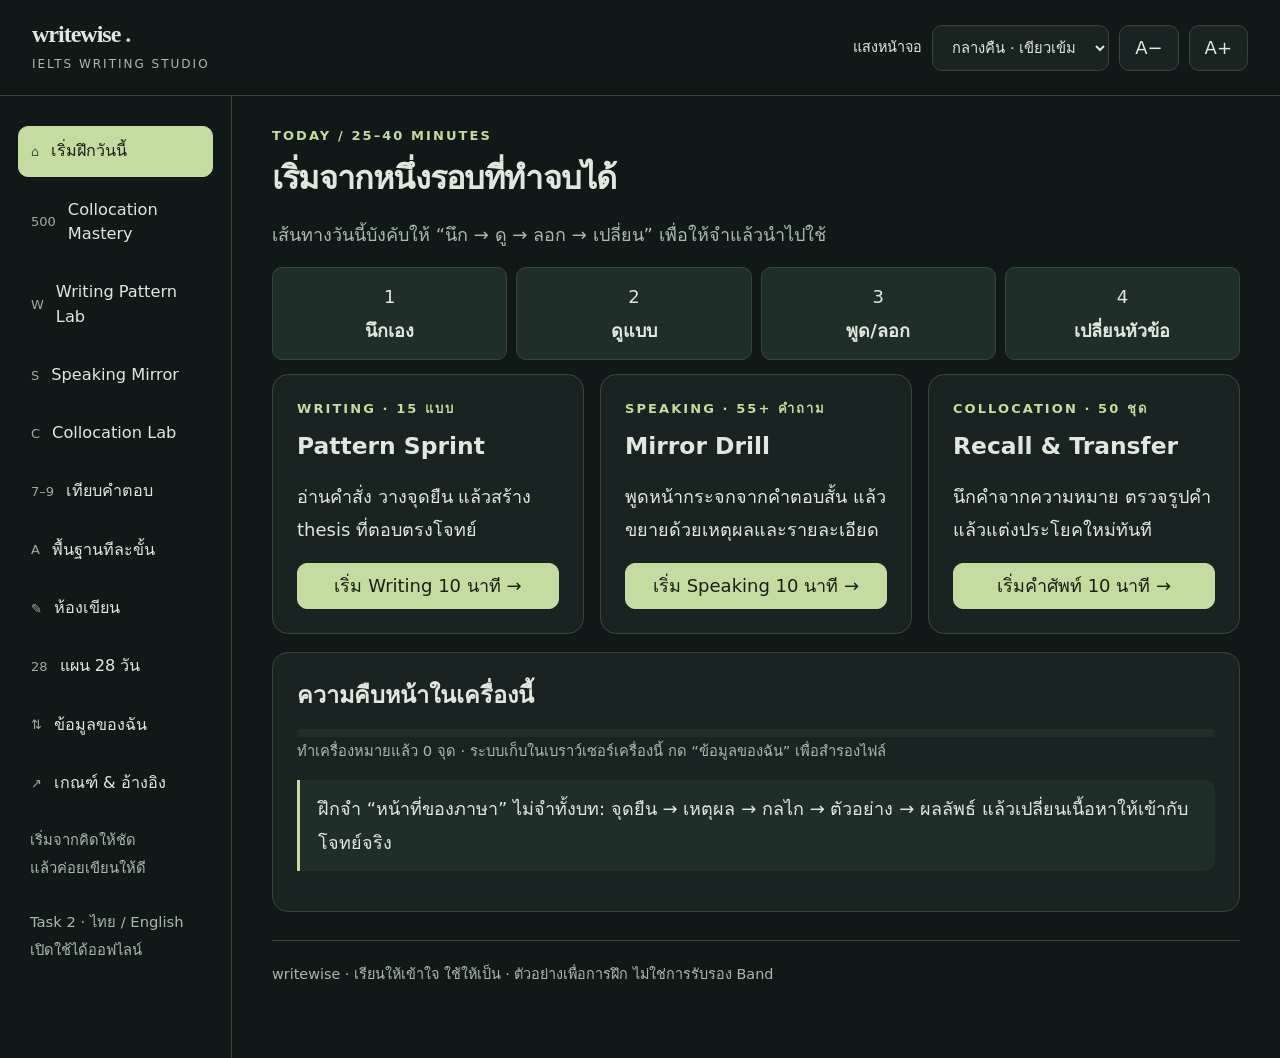
==== commit 5d55e9c8: "Link Writewise to Collocation Mastery" ====
--- a/index.html
+++ b/index.html
@@ -151,6 +151,7 @@
 ];
 
 /* Writewise expansion: original learning material built from IELTS public criteria and the user's reference library. */
+function masteryPage(){return header('COLLOCATION MASTERY','500 ข้อ · 200 กลุ่มคำ · 10 หมวด','หน้าแบบฝึกเข้มข้นแยกต่างหาก แต่ใช้ข้อมูลสำรองร่วมกับ Writewise')+`<section class="card"><h2>นึก → เลือก → เข้าใจ → ลอก → เปลี่ยน → ทบทวน</h2><p>เรียน collocation เป็นชุด ทดสอบด้วยตัวเลือก 4 ข้อ แล้วจึงเปิดคำอธิบาย Writing, Speaking, คำแปล และ trick การจำ</p><div class="focus-grid"><div><b>Learn</b><p>20 กลุ่มคำต่อหมวด</p></div><div><b>Practice</b><p>50 ข้อต่อหมวด</p></div><div><b>Review & Mock</b><p>ข้อผิด Quick 20 และ Mock 50</p></div></div><a class="primary" href="collocation-mastery.html">เปิด IELTS Collocation Mastery →</a></section>`;}
 function sourcesV2(){return sources().replace('บทเรียนนี้เน้น Task 2 สำหรับ Academic และ General Training ยังไม่รวม Task 1','ครอบคลุม Writing Task 1/2, Speaking และ collocation โดยเน้นการเรียกคืนจากความจำ').replace('มีบทความเต็ม 9 ชิ้นใน 3 ชุดโจทย์ แบบฝึกพื้นฐาน Pattern 7 แบบ บัตรคำ 24 ชุด สมุดเขียนและแผน 28 วัน','มีบทความเต็ม 9 ชิ้น, Writing Pattern 15 แบบ, Speaking Part 1–3, Cue Card 20 ใบ, Collocation 50 ชุด, สมุดเขียนและแผน 28 วัน')+`<section class="card"><h2>หนังสือที่ใช้วิเคราะห์แนวทาง</h2><p>นำแนวคิดจากหนังสือ IELTS Speaking, Barron’s Essential Words, Academic Word List, Synonyms, คำบรรยายแนวโน้ม Task 1 และ Essay Samples ที่ผู้ใช้ให้มาเปรียบเทียบ แล้วแต่งคำอธิบายและตัวอย่างใหม่ทั้งหมด</p><p class="small muted">แหล่งรองใช้เป็นแนวทางการฝึกและตรวจบริบทของคำ ไม่ถือเป็นเกณฑ์คะแนนทางการ เนื้อหาในเว็บไม่คัดลอกบทหรือเฉลยยาวจากหนังสือ</p></section>`;}
 const writingDrills=[
 ['Agree / Disagree','To what extent do you agree or disagree?','เลือกจุดยืนให้ชัด: agree, disagree หรือ partly agree แล้วให้ทุกย่อหน้าพิสูจน์จุดยืนนั้น','Although online lessons cannot replace every classroom activity, I largely agree that they should form a permanent part of university education because they widen access and make review easier.','I agree with this statement because it has many advantages.','ประโยคดีบอกระดับความเห็น เหตุผลหลักสองแกน และมีขอบเขต ไม่ใช้เหตุผลกว้างว่า “มีข้อดีมาก”'],
@@ -220,7 +221,8 @@
 function save(k,v){memory[k]=v;try{localStorage.setItem('writewise-v1',JSON.stringify(memory));}catch(e){storageOK=false;} }
 let view=saved('lastView','home'),selected=0,band=7,comparison=false,showNotes=true,cardIndex=0,filter='all',flipped=false;
 let timerLeft=2400,timerEnd=0,timerHandle=null;
-const navs=[['home','⌂','เริ่มฝึกวันนี้'],['writinglab','W','Writing Pattern Lab'],['speaking','S','Speaking Mirror'],['collocations','C','Collocation Lab'],['learn','7–9','เทียบคำตอบ'],['foundation','A','พื้นฐานทีละขั้น'],['write','✎','ห้องเขียน'],['roadmap','28','แผน 28 วัน'],['data','⇅','ข้อมูลของฉัน'],['sources','↗','เกณฑ์ & อ้างอิง']];
+const navs=[['home','⌂','เริ่มฝึกวันนี้'],['mastery','500','Collocation Mastery'],['writinglab','W','Writing Pattern Lab'],['speaking','S','Speaking Mirror'],['collocations','C','Collocation Lab'],['learn','7–9','เทียบคำตอบ'],['foundation','A','พื้นฐานทีละขั้น'],['write','✎','ห้องเขียน'],['roadmap','28','แผน 28 วัน'],['data','⇅','ข้อมูลของฉัน'],['sources','↗','เกณฑ์ & อ้างอิง']];
+wlIndex=Number(saved('wlIndex',0));speakTab=saved('speakTab','part1');speakIndex=Number(saved('speakIndex',0));collIndex=Number(saved('collIndex',0));collTopic=saved('collTopic','all');
 function toast(s){$('toast').textContent=s;$('toast').style.display='block';clearTimeout(toast.handle);toast.handle=setTimeout(()=>$('toast').style.display='none',3500);}
 function setView(v){view=v;save('lastView',v);render();$('main').focus();window.scrollTo({top:0,behavior:'instant'});}
 function header(n,title,sub){return `<div class="eyebrow">${n}</div><h1>${title}</h1><p class="muted">${sub}</p>`;}
@@ -239,7 +241,7 @@
 const weeks=[['สัปดาห์ 1 · ประโยคที่ถูกก่อน', ['เขียนแนะนำความเห็น 5 ประโยค และจดข้อที่ไม่มั่นใจ','ฝึกประธาน–กริยา 10 ประโยคจากหัวข้อการศึกษา','ฝึก because / because of อย่างละ 5 ประโยค','ฝึก although และแก้ fragment 5 ประโยค','เรียน collocation 5 ชุดแล้วแต่งประโยคใหม่','เขียนหนึ่งย่อหน้า Claim → Why → Example → So what','ปิดตัวอย่างแล้วเขียนย่อหน้าเดิมใหม่ ตรวจจุดผิด 3 จุด']],['สัปดาห์ 2 · อ่านโจทย์และขยายเหตุผล',['แยกคำสั่งทั้ง 7 แบบในหน้า Pattern','ฝึก thesis ให้โจทย์ positive/negative 3 แบบ','อ่านตัวอย่างเป้าหมาย 7 ชุดออนไลน์ แล้วสรุปโครงไทย','เทียบ 7 กับ 8: หา 3 จุดที่ข้ออ้างแม่นขึ้น','เขียน body สองย่อหน้าโดยไม่เปิดตัวอย่าง','ทบทวนคำเก่า + คำใหม่ 5 ชุด และใช้ในหัวข้อใหม่','เขียนทั้งบทความครั้งแรกแบบไม่จับเวลา']],['สัปดาห์ 3 · ครบคำสั่งและชั่งน้ำหนัก',['วิเคราะห์ discuss: เขียนเหตุผลของฝ่ายที่ไม่เห็นด้วย','อ่านชุดงบเดินทาง แล้วเขียนความเห็นของตัวเอง','เขียนบทความ discuss โดยใช้โครงที่ตัวเองวาง','วิเคราะห์ outweigh: เทียบผลกระทบ ไม่ใช่นับข้อ','อ่านชุดทำงานที่บ้าน แล้วหาเหตุผลที่คุณคิดต่าง','เขียน outweigh พร้อมหนึ่งประโยคชั่งน้ำหนักชัด ๆ','ตรวจงานสัปดาห์นี้ด้วยเกณฑ์ 4 ด้านและแก้หนึ่งบทความ']],['สัปดาห์ 4 · ย้ายทักษะและคุมเวลา',['ลองโจทย์ใหม่ทำงานจากบ้านแบบ positive/negative','ลองโจทย์วิชาการ vs ทักษะปฏิบัติแบบ discuss','ลองโจทย์ซื้อของออนไลน์แบบ outweigh','อ่านเป้าหมาย 9: ยืมหนึ่งวิธีคิดแล้วเขียนใหม่ด้วยคำง่าย','ฝึกทั้งบทความ 40 นาที ถ้ายังไม่พร้อมใช้ 50–60 นาที','แก้งานโดยเน้นข้อผิดพลาด 3 แบบที่ทำซ้ำ','เขียนโจทย์ใหม่แล้วเทียบกับงานวันแรก วางแผนรอบถัดไป']]];
 function roadmap(){const count=Array.from({length:28},(_,i)=>saved('day-'+i,false)).filter(Boolean).length;return header('06 / A GENTLE ROUTINE','28 วันสร้างพื้นฐานที่ใช้ต่อได้','นี่เป็นแผนฝึกที่ออกแบบให้เริ่มลงมือ ไม่ใช่การรับประกันว่าจะได้ Band 7–9 ภายใน 28 วัน')+`<section class="card"><div class="row spread"><div><span class="stat">${count}</span><span class="muted"> / 28 วัน</span></div><p style="margin:0">10 นาทีทบทวน + 15 นาทีเขียน + 5 นาทีแก้</p></div><p class="small muted">วันที่เขียนเต็มบทความใช้เวลามากขึ้น ถ้ายังเขียนประโยคไม่ได้คล่อง ให้ทำสัปดาห์ 1 ซ้ำจนเขียนหนึ่งย่อหน้าเองได้</p></section>`+weeks.map((w,wi)=>`<section class="card"><h2>${w[0]}</h2>${w[1].map((s,i)=>`<label class="check"><input data-day="${wi*7+i}" type="checkbox" ${saved('day-'+(wi*7+i),false)?'checked':''}><span><b>วันที่ ${wi*7+i+1}</b> — ${s}</span></label>`).join('')}</section>`).join('')+`<div class="callout">ก่อนเพิ่มความยาก ให้ทำได้ 3 อย่าง: เขียนประโยคครบ · ขยายเหตุผลหนึ่งข้อ · อธิบายได้ว่าทุกย่อหน้าตอบคำถามใด ถ้ายังทำไม่ได้ ให้กลับไปฝึกจุดนั้นก่อน</div>`;}
 function sources(){return header('REFERENCE / ABOUT','เข้าใจเกณฑ์ แล้วใช้โปรแกรมให้ถูกทาง','บทเรียนนี้เน้น Task 2 สำหรับ Academic และ General Training ยังไม่รวม Task 1')+`<section class="card"><h2>สิ่งที่ผู้ตรวจพิจารณา</h2><div class="table-wrap"><table class="source-table"><thead><tr><th>ด้าน</th><th>ถามตัวเอง</th><th>เป้าหมายการฝึก</th></tr></thead><tbody><tr><td>Task Response</td><td>ตอบสิ่งที่ถามครบไหม?</td><td>จุดยืนชัด เหตุผลเกี่ยวข้องและพัฒนา</td></tr><tr><td>Coherence & Cohesion</td><td>ผู้อ่านตามเหตุผลได้ไหม?</td><td>เรียงความคิด แบ่งย่อหน้า และเชื่อมความหมาย</td></tr><tr><td>Lexical Resource</td><td>คำตรงและเป็นธรรมชาติไหม?</td><td>ใช้คำยืดหยุ่น แม่นความหมายและ collocation</td></tr><tr><td>Grammatical Range & Accuracy</td><td>รูปประโยคหลากหลายและถูกไหม?</td><td>เลือกโครงสร้างตามความหมาย คุมข้อผิดพลาด</td></tr></tbody></table></div><p class="small muted" style="margin-top:16px">ทั้ง 4 ด้านมีน้ำหนักเท่ากันในการประเมินแต่ละงาน; ใน Writing ทั้งส่วน Task 2 มีน้ำหนักเป็นสองเท่าของ Task 1</p><p>แนวโน้มจาก 7 → 8 → 9 คือคำตอบพัฒนาได้ลึกและแม่นขึ้น อ่านลื่นขึ้น และควบคุมภาษาได้ยืดหยุ่นขึ้น ไม่ใช่เพียงจำนวนศัพท์ยาก</p><p>Task 2 ต้องเขียนอย่างน้อย 250 คำ โดยแนะนำใช้เวลาประมาณ 40 นาทีจาก Writing รวม 60 นาที จำนวนคำที่มากกว่าไม่ได้ทำให้ได้ Band สูงขึ้นเอง</p><p><a href="https://ielts.org/cdn/ielts-guides/ielts-writing-band-descriptors.pdf" target="_blank" rel="noopener">IELTS: Writing Band Descriptors (ปรับปรุง May 2023)</a><br><a href="https://ielts.org/take-a-test/test-types/ielts-academic-test/ielts-academic-format-writing" target="_blank" rel="noopener">IELTS: Academic Writing test format</a></p><p class="small muted">ตรวจแหล่งข้อมูลวันที่ 9 กันยายน 2026 · ลิงก์อ้างอิงต้องใช้อินเทอร์เน็ต · คำอธิบายและตัวอย่างในโปรแกรมแต่งใหม่เพื่อการเรียน</p></section><section class="card"><h2>วิธีใช้ใน iPad และแบ่งให้เพื่อน</h2><ol><li>ใช้ง่ายที่สุดผ่านลิงก์เว็บใน Safari ปรับ A− / A+ และโหมดแสงให้เหมาะกับตัวเอง</li><li>ไฟล์ index.html รวมทุกอย่างไว้แล้ว ไม่มีฟอนต์หรือสคริปต์ภายนอกที่ต้องโหลด เปิดออฟไลน์ได้ในเบราว์เซอร์ที่รองรับไฟล์ HTML</li><li>บน iPad แอป Files อาจเปิดเป็นตัวอย่างไฟล์ที่ไม่รันปุ่ม ให้ใช้เว็บที่ฝากไว้แทนการอ่านผ่าน Quick Look</li><li>การบันทึกอยู่เฉพาะเบราว์เซอร์และที่อยู่เว็บนั้น โหมดส่วนตัว การล้างข้อมูล หรือย้ายจากไฟล์ไปเว็บ อาจทำให้ไม่เห็นงานเดิม</li><li>ใช้ “ดาวน์โหลดงาน .txt” สำรองงานก่อนปิดหรือย้ายเครื่อง ไฟล์ HTML ที่แจกไม่มีร่างของคุณติดไปด้วย</li></ol><p>พื้นหลังสีเข้มและตัวอักษรปรับได้ช่วยเลือกสภาพอ่านที่สบายขึ้น แต่ไม่รับประกันว่าจะไม่ปวดตา ใช้ความสว่างหน้าจอที่เหมาะกับห้องและพักสายตาเมื่อไม่สบาย</p></section><section class="card"><h2>ขอบเขตที่โปรแกรมนี้ทำได้</h2><p>มีบทความเต็ม 9 ชิ้นใน 3 ชุดโจทย์ แบบฝึกพื้นฐาน Pattern 7 แบบ บัตรคำ 24 ชุด สมุดเขียนและแผน 28 วัน คะแนนเป้าหมายเป็นป้ายเพื่อเปรียบเทียบวิธีเขียน ไม่ใช่ผลตรวจจริง และโปรแกรมไม่ได้ใช้ AI ตรวจบทความ</p><p>หัวข้อเหล่านี้เป็นแบบฝึกทั่วไป ไม่ใช่การคาดการณ์ข้อสอบ บทเรียนไม่เกี่ยวข้องอย่างเป็นทางการกับ IELTS</p></section>`;}
-function render(){const pages={home,writinglab:writingLabPage,speaking:speakingPage,collocations:collocationPage,learn,foundation,patterns:patternPage,vocab:vocabPage,write:writePage,roadmap,data:dataPage,sources:sourcesV2};if(!pages[view])view='home';$('nav').innerHTML=navs.map(([v,n,t])=>`<button class="navbtn ${view===v?'active':''}" data-go="${v}" ${view===v?'aria-current="page"':''}><span>${n}</span>${t}</button>`).join('');$('main').innerHTML=pages[view]()+`<footer>writewise · เรียนให้เข้าใจ ใช้ให้เป็น · ตัวอย่างเพื่อการฝึก ไม่ใช่การรับรอง Band</footer>`;bind();bindUpgrade();}
+function render(){const pages={home,mastery:masteryPage,writinglab:writingLabPage,speaking:speakingPage,collocations:collocationPage,learn,foundation,patterns:patternPage,vocab:vocabPage,write:writePage,roadmap,data:dataPage,sources:sourcesV2};if(!pages[view])view='home';$('nav').innerHTML=navs.map(([v,n,t])=>`<button class="navbtn ${view===v?'active':''}" data-go="${v}" ${view===v?'aria-current="page"':''}><span>${n}</span>${t}</button>`).join('');$('main').innerHTML=pages[view]()+`<footer>writewise · เรียนให้เข้าใจ ใช้ให้เป็น · ตัวอย่างเพื่อการฝึก ไม่ใช่การรับรอง Band</footer>`;bind();bindUpgrade();}
 function on(id,event,fn){const e=$(id);if(e)e.addEventListener(event,fn);}
 function download(name,text){const url=URL.createObjectURL(new Blob([text],{type:'text/plain;charset=utf-8'}));const a=document.createElement('a');a.href=url;a.download=name;a.click();setTimeout(()=>URL.revokeObjectURL(url),5000);}
 function bind(){document.querySelectorAll('[data-go]').forEach(b=>b.onclick=()=>setView(b.dataset.go));on('lesson','change',e=>{selected=Number(e.target.value);render();});document.querySelectorAll('[data-band]').forEach(b=>b.onclick=()=>{band=Number(b.dataset.band);comparison=false;render();});on('compare','click',()=>{comparison=!comparison;render();});on('notes','change',e=>{showNotes=e.target.checked;render();});on('recall','input',e=>save('recall-'+lessons[selected].id,e.target.value));on('transfer','click',()=>{save('transferMode',true);setView('write');});on('foundationDraft','input',e=>save('foundationDraft',e.target.value));document.querySelectorAll('[data-grammar]').forEach(b=>b.onclick=()=>{$('grammarFeedback').textContent=b.dataset.grammar==='1'?'ถูกต้อง: หลัง can ใช้กริยารูปพื้นฐาน study แม้เปลี่ยนประธานเป็น He ก็ยังเป็น He can study.':'ลองใหม่: can + กริยารูปพื้นฐาน จึงต้องใช้ study ไม่เติม s หรือ ing';});document.querySelectorAll('[data-pattern]').forEach(b=>b.onclick=()=>{$('patternFeedback').textContent=b.dataset.pattern==='1'?'ถูกต้อง: ต้องตัดสินว่าเหตุใดข้อดีจึงมี/ไม่มีน้ำหนักมากกว่าข้อเสีย เช่น ผลเกิดทุกวันและข้อเสียลดได้':'ยังไม่พอ: outweigh ถามเรื่องน้ำหนักผลกระทบ จึงต้องมีคำตัดสินและเหตุผลเปรียบเทียบ';});on('vocabFilter','change',e=>{filter=e.target.value;cardIndex=0;flipped=false;render();});on('flip','click',()=>{flipped=!flipped;render();});on('prevCard','click',()=>{cardIndex=(cardIndex-1+filteredCards().length)%filteredCards().length;flipped=false;render();});on('nextCard','click',()=>{cardIndex=(cardIndex+1)%filteredCards().length;flipped=false;render();});on('known','click',()=>{const i=filteredCards()[cardIndex].i;save('known-'+i,!saved('known-'+i,false));render();});on('checkVocab','click',()=>{const v=filteredCards()[cardIndex].v;const norm=s=>s.trim().toLowerCase().replace(/\s+/g,' ').replace(/[.!?]+$/,'');const answer=$('vocabAnswer').value;$('vocabFeedback').textContent=!answer.trim()?'ลองนึกแล้วพิมพ์คำตอบก่อนครับ':norm(answer)===norm(v[0])?'ตรงกับบัตรนี้ ✓ ต่อไปลองใช้ในประโยคใหม่':'คำเป้าหมายของบัตรนี้คือ '+v[0]+' · คำอื่นอาจใช้ได้ตามบริบท ระบบนี้ตรวจเทียบกับบัตรเท่านั้น';});on('vocabSentence','input',e=>save('vocab-sentence-'+filteredCards()[cardIndex].i,e.target.value));on('transferMode','change',e=>{save('transferMode',e.target.checked);render();});document.querySelectorAll('[data-plan]').forEach(t=>t.oninput=()=>save(draftKey()+'-'+t.dataset.plan,t.value));on('draft','input',e=>{save(draftKey(),e.target.value);$('wordCount').textContent=wc(e.target.value)+' คำโดยประมาณ';$('saveStatus').textContent=storageOK?'บันทึกในเบราว์เซอร์เครื่องนี้แล้ว · ไม่ซิงก์ข้ามเครื่อง':'เก็บชั่วคราวในหน้านี้เท่านั้น · กรุณาดาวน์โหลดงานก่อนปิด';});document.querySelectorAll('[data-check]').forEach(c=>c.onchange=()=>save(draftKey()+'-check-'+c.dataset.check,c.checked));on('errorLog','input',e=>save(draftKey()+'-errors',e.target.value));on('selfCheck','click',()=>{const t=$('draft').value;const words=wc(t);const paras=t.trim()?t.trim().split(/\n\s*\n/).length:0;$('draftFeedback').textContent=`${words} คำโดยประมาณ · ${paras} ย่อหน้าจากบรรทัดว่าง — ${words<250?'ถ้าฝึกบทความเต็ม ยังไม่ถึงขั้นต่ำ 250 คำ ให้ขยายเหตุผลที่จำเป็น':'ถึงขั้นต่ำจำนวนคำแล้ว แต่ยังต้องตรวจคุณภาพคำตอบ'}${paras<2?' · ลองแบ่งย่อหน้าตามแกนความคิด':''} · นี่ไม่ใช่คะแนน Band`;});on('exportDraft','click',()=>{const key=draftKey();download('writewise-'+lessons[selected].id+'.txt','WRITEWISE — MY PRACTICE\n\n'+promptNow()+'\n\nPLAN\n'+['position','reason1','reason2','balance'].map(x=>saved(key+'-'+x)).join('\n\n')+'\n\nESSAY\n'+saved(key)+'\n\nERROR LOG\n'+saved(key+'-errors'));toast('ส่งไฟล์งานให้เบราว์เซอร์ดาวน์โหลดแล้ว');});on('startTimer','click',()=>{if(timerHandle){timerLeft=Math.max(0,Math.ceil((timerEnd-Date.now())/1000));clearInterval(timerHandle);timerHandle=null;}else{if(timerLeft<=0)timerLeft=2400;timerEnd=Date.now()+timerLeft*1000;timerHandle=setInterval(tick,500);}render();});on('resetTimer','click',()=>{clearInterval(timerHandle);timerHandle=null;timerLeft=2400;render();});document.querySelectorAll('[data-day]').forEach(c=>c.onchange=()=>{save('day-'+c.dataset.day,c.checked);render();});}
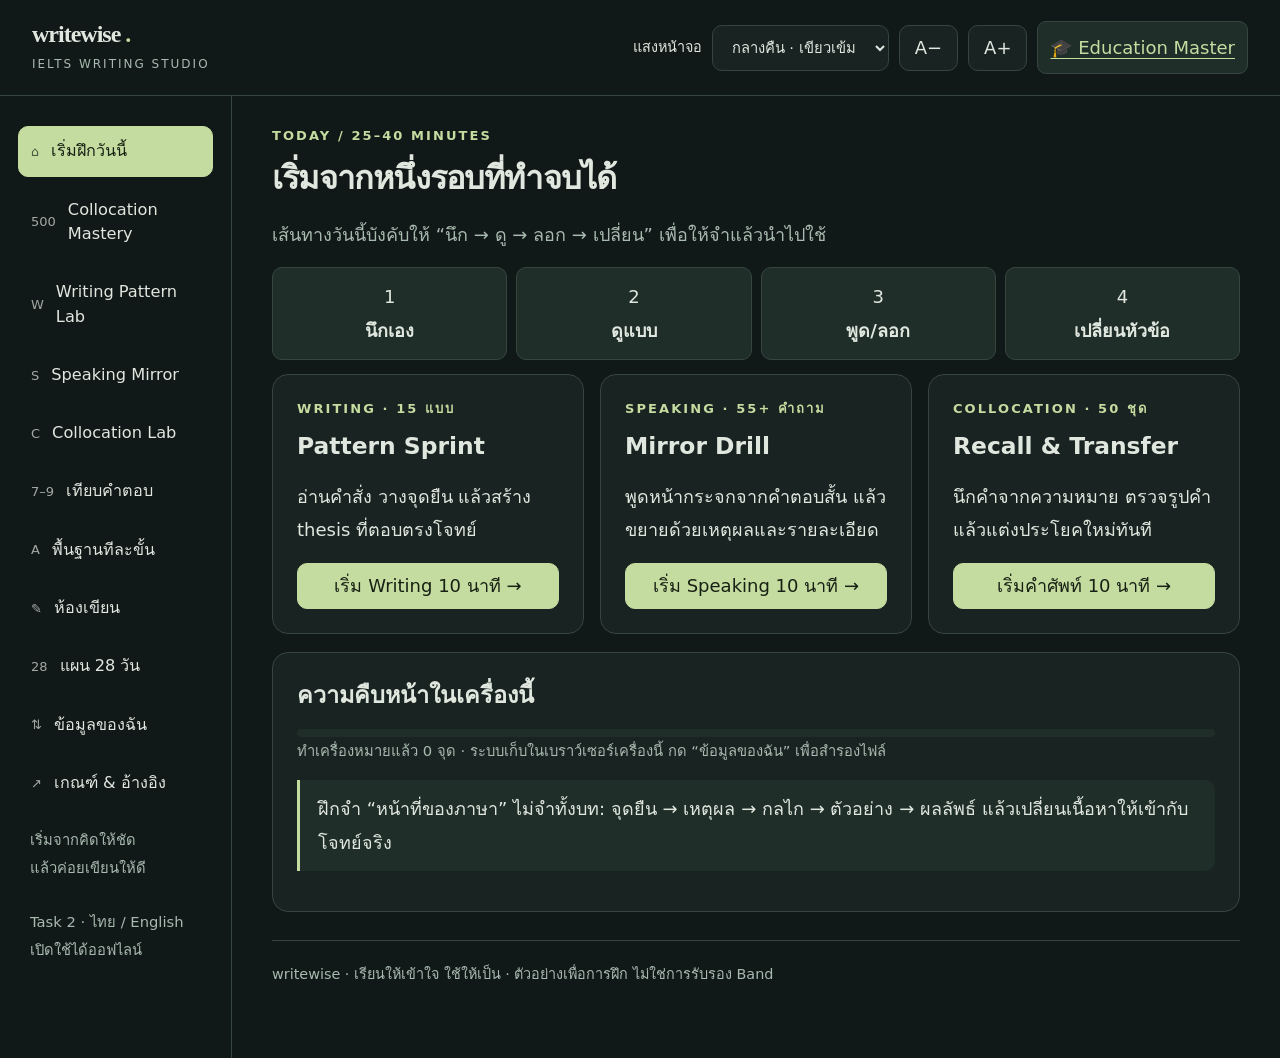
==== commit d87b066b: "Add Education Master launcher to Writewise" ====
--- a/index.html
+++ b/index.html
@@ -14,7 +14,7 @@
 </style>
 </head>
 <body><a class="skip" href="#main">ข้ามไปบทเรียน</a>
-<header class="top"><div class="brand">writewise<i> .</i><small>IELTS WRITING STUDIO</small></div><div class="controls"><label for="theme">แสงหน้าจอ</label><select id="theme"><option value="night">กลางคืน · เขียวเข้ม</option><option value="dim">กลางคืน · เทาเข้ม</option><option value="light">กลางวัน</option></select><button id="smaller" aria-label="ลดขนาดตัวอักษร">A−</button><button id="larger" aria-label="เพิ่มขนาดตัวอักษร">A+</button></div></header>
+<header class="top"><div class="brand">writewise<i> .</i><small>IELTS WRITING STUDIO</small></div><div class="controls"><label for="theme">แสงหน้าจอ</label><select id="theme"><option value="night">กลางคืน · เขียวเข้ม</option><option value="dim">กลางคืน · เทาเข้ม</option><option value="light">กลางวัน</option></select><button id="smaller" aria-label="ลดขนาดตัวอักษร">A−</button><button id="larger" aria-label="เพิ่มขนาดตัวอักษร">A+</button><a class="file-button" href="education-master.html" aria-label="เปิด Education Master Module">🎓 Education Master</a></div></header>
 <div class="layout"><aside class="sidebar"><nav aria-label="บทเรียนหลัก" id="nav"></nav><p class="small">เริ่มจากคิดให้ชัด<br>แล้วค่อยเขียนให้ดี<br><br>Task 2 · ไทย / English<br>เปิดใช้ได้ออฟไลน์</p></aside><main id="main" tabindex="-1"></main></div><div id="toast" role="status"></div>
 <script>
 const lessons = [
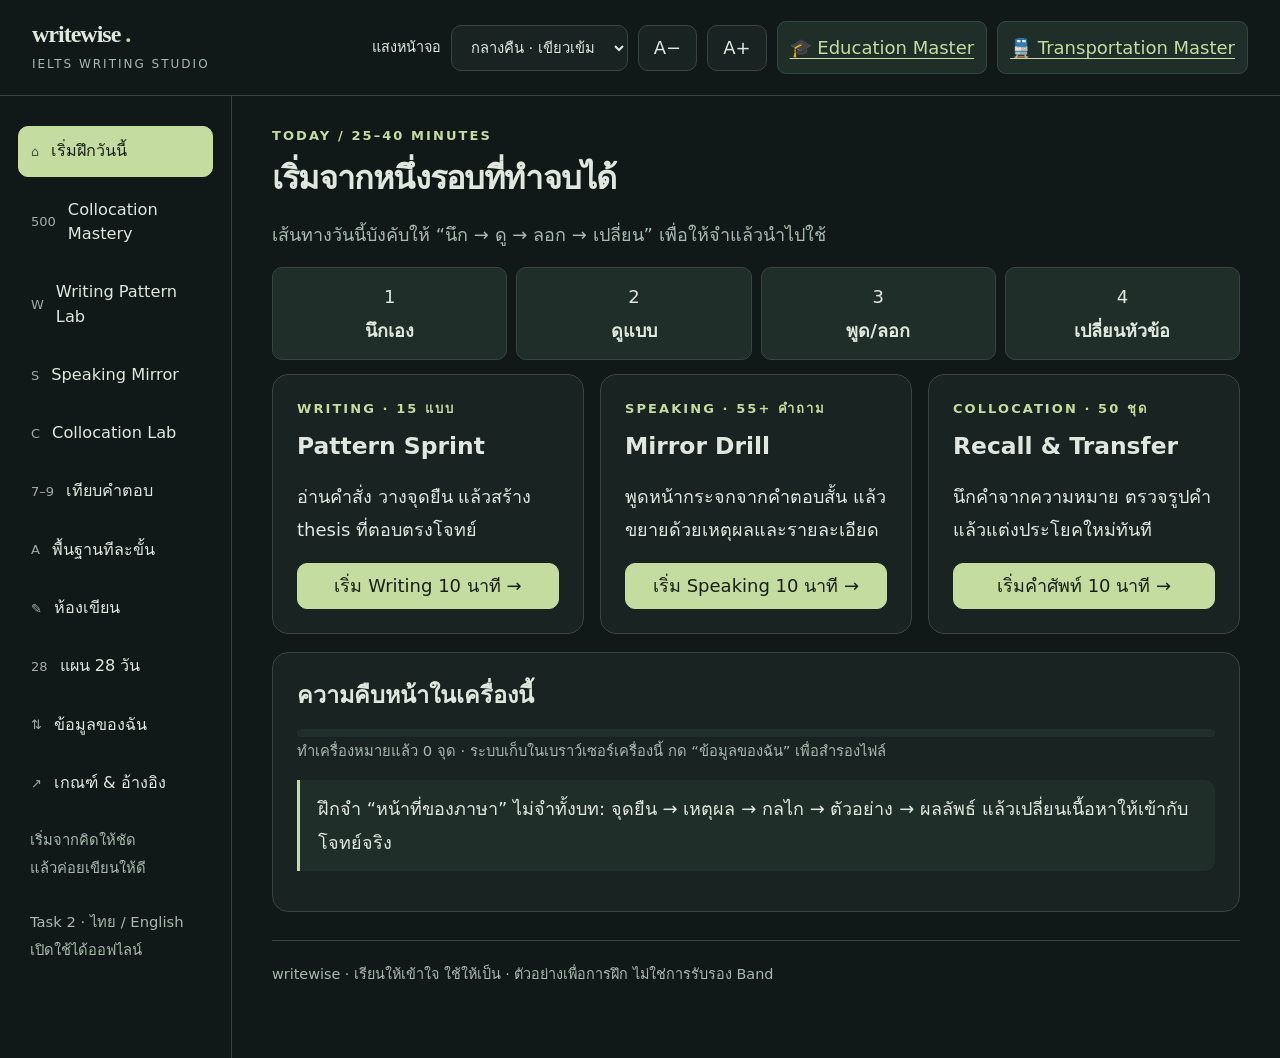
==== commit 13b01710: "Add Transportation Master launcher to Writewise" ====
--- a/index.html
+++ b/index.html
@@ -14,7 +14,7 @@
 </style>
 </head>
 <body><a class="skip" href="#main">ข้ามไปบทเรียน</a>
-<header class="top"><div class="brand">writewise<i> .</i><small>IELTS WRITING STUDIO</small></div><div class="controls"><label for="theme">แสงหน้าจอ</label><select id="theme"><option value="night">กลางคืน · เขียวเข้ม</option><option value="dim">กลางคืน · เทาเข้ม</option><option value="light">กลางวัน</option></select><button id="smaller" aria-label="ลดขนาดตัวอักษร">A−</button><button id="larger" aria-label="เพิ่มขนาดตัวอักษร">A+</button><a class="file-button" href="education-master.html" aria-label="เปิด Education Master Module">🎓 Education Master</a></div></header>
+<header class="top"><div class="brand">writewise<i> .</i><small>IELTS WRITING STUDIO</small></div><div class="controls"><label for="theme">แสงหน้าจอ</label><select id="theme"><option value="night">กลางคืน · เขียวเข้ม</option><option value="dim">กลางคืน · เทาเข้ม</option><option value="light">กลางวัน</option></select><button id="smaller" aria-label="ลดขนาดตัวอักษร">A−</button><button id="larger" aria-label="เพิ่มขนาดตัวอักษร">A+</button><a class="file-button" href="education-master.html" aria-label="เปิด Education Master Module">🎓 Education Master</a><a class="file-button" href="transportation-master.html" aria-label="เปิด Transportation Master Module">🚆 Transportation Master</a></div></header>
 <div class="layout"><aside class="sidebar"><nav aria-label="บทเรียนหลัก" id="nav"></nav><p class="small">เริ่มจากคิดให้ชัด<br>แล้วค่อยเขียนให้ดี<br><br>Task 2 · ไทย / English<br>เปิดใช้ได้ออฟไลน์</p></aside><main id="main" tabindex="-1"></main></div><div id="toast" role="status"></div>
 <script>
 const lessons = [
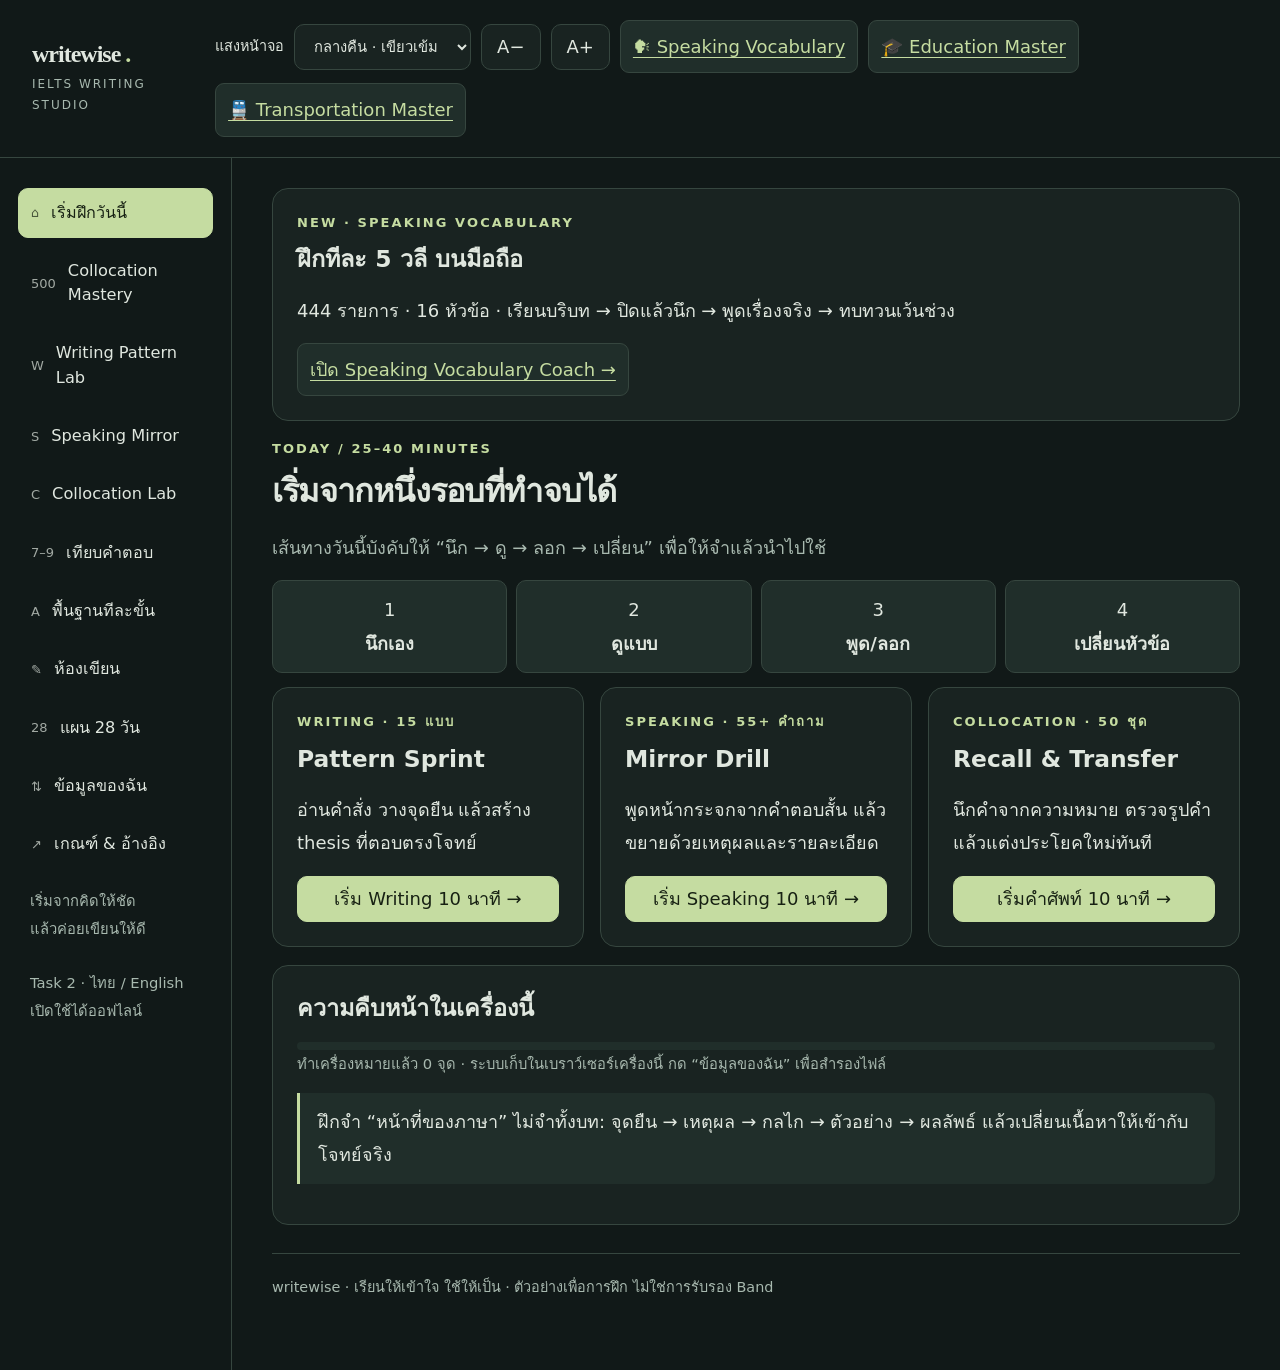
==== commit f893c0f7: "Add mobile Speaking Vocabulary Coach with 95 guided batches Cover 444 source entries across 16 topic" ====
--- a/index.html
+++ b/index.html
@@ -14,7 +14,7 @@
 </style>
 </head>
 <body><a class="skip" href="#main">ข้ามไปบทเรียน</a>
-<header class="top"><div class="brand">writewise<i> .</i><small>IELTS WRITING STUDIO</small></div><div class="controls"><label for="theme">แสงหน้าจอ</label><select id="theme"><option value="night">กลางคืน · เขียวเข้ม</option><option value="dim">กลางคืน · เทาเข้ม</option><option value="light">กลางวัน</option></select><button id="smaller" aria-label="ลดขนาดตัวอักษร">A−</button><button id="larger" aria-label="เพิ่มขนาดตัวอักษร">A+</button><a class="file-button" href="education-master.html" aria-label="เปิด Education Master Module">🎓 Education Master</a><a class="file-button" href="transportation-master.html" aria-label="เปิด Transportation Master Module">🚆 Transportation Master</a></div></header>
+<header class="top"><div class="brand">writewise<i> .</i><small>IELTS WRITING STUDIO</small></div><div class="controls"><label for="theme">แสงหน้าจอ</label><select id="theme"><option value="night">กลางคืน · เขียวเข้ม</option><option value="dim">กลางคืน · เทาเข้ม</option><option value="light">กลางวัน</option></select><button id="smaller" aria-label="ลดขนาดตัวอักษร">A−</button><button id="larger" aria-label="เพิ่มขนาดตัวอักษร">A+</button><a class="file-button" href="vocabulary-coach.html" aria-label="เปิด Speaking Vocabulary Coach">🗣 Speaking Vocabulary</a><a class="file-button" href="education-master.html" aria-label="เปิด Education Master Module">🎓 Education Master</a><a class="file-button" href="transportation-master.html" aria-label="เปิด Transportation Master Module">🚆 Transportation Master</a></div></header>
 <div class="layout"><aside class="sidebar"><nav aria-label="บทเรียนหลัก" id="nav"></nav><p class="small">เริ่มจากคิดให้ชัด<br>แล้วค่อยเขียนให้ดี<br><br>Task 2 · ไทย / English<br>เปิดใช้ได้ออฟไลน์</p></aside><main id="main" tabindex="-1"></main></div><div id="toast" role="status"></div>
 <script>
 const lessons = [
@@ -199,7 +199,7 @@
 
 let wlIndex=0,speakTab='part1',speakIndex=0,collIndex=0,collTopic='all',collReveal=false,mirrorSeconds=60,mirrorHandle=null;
 function progressCount(){return Object.keys(memory).filter(k=>k.startsWith('done-')&&memory[k]).length;}
-function home(){const done=progressCount();return header('TODAY / 25–40 MINUTES','เริ่มจากหนึ่งรอบที่ทำจบได้','เส้นทางวันนี้บังคับให้ “นึก → ดู → ลอก → เปลี่ยน” เพื่อให้จำแล้วนำไปใช้')+`<div class="memory-path"><div>1<br><b>นึกเอง</b></div><div>2<br><b>ดูแบบ</b></div><div>3<br><b>พูด/ลอก</b></div><div>4<br><b>เปลี่ยนหัวข้อ</b></div></div><div class="focus-grid"><section class="card focus-card"><div class="eyebrow">WRITING · 15 แบบ</div><h2>Pattern Sprint</h2><p>อ่านคำสั่ง วางจุดยืน แล้วสร้าง thesis ที่ตอบตรงโจทย์</p><button class="primary" data-go="writinglab">เริ่ม Writing 10 นาที →</button></section><section class="card focus-card"><div class="eyebrow">SPEAKING · 55+ คำถาม</div><h2>Mirror Drill</h2><p>พูดหน้ากระจกจากคำตอบสั้น แล้วขยายด้วยเหตุผลและรายละเอียด</p><button class="primary" data-go="speaking">เริ่ม Speaking 10 นาที →</button></section><section class="card focus-card"><div class="eyebrow">COLLOCATION · ${collocationRows.length} ชุด</div><h2>Recall & Transfer</h2><p>นึกคำจากความหมาย ตรวจรูปคำ แล้วแต่งประโยคใหม่ทันที</p><button class="primary" data-go="collocations">เริ่มคำศัพท์ 10 นาที →</button></section></div><section class="card"><h2>ความคืบหน้าในเครื่องนี้</h2><div class="meter"><i style="width:${Math.min(100,done/50*100)}%"></i></div><p class="small muted">ทำเครื่องหมายแล้ว ${done} จุด · ระบบเก็บในเบราว์เซอร์เครื่องนี้ กด “ข้อมูลของฉัน” เพื่อสำรองไฟล์</p><div class="callout">ฝึกจำ “หน้าที่ของภาษา” ไม่จำทั้งบท: จุดยืน → เหตุผล → กลไก → ตัวอย่าง → ผลลัพธ์ แล้วเปลี่ยนเนื้อหาให้เข้ากับโจทย์จริง</div></section>`;}
+function home(){const done=progressCount();return `<section class="card"><div class="eyebrow">NEW · SPEAKING VOCABULARY</div><h2>ฝึกทีละ 5 วลี บนมือถือ</h2><p>444 รายการ · 16 หัวข้อ · เรียนบริบท → ปิดแล้วนึก → พูดเรื่องจริง → ทบทวนเว้นช่วง</p><a class="file-button" href="vocabulary-coach.html">เปิด Speaking Vocabulary Coach →</a></section>`+header('TODAY / 25–40 MINUTES','เริ่มจากหนึ่งรอบที่ทำจบได้','เส้นทางวันนี้บังคับให้ “นึก → ดู → ลอก → เปลี่ยน” เพื่อให้จำแล้วนำไปใช้')+`<div class="memory-path"><div>1<br><b>นึกเอง</b></div><div>2<br><b>ดูแบบ</b></div><div>3<br><b>พูด/ลอก</b></div><div>4<br><b>เปลี่ยนหัวข้อ</b></div></div><div class="focus-grid"><section class="card focus-card"><div class="eyebrow">WRITING · 15 แบบ</div><h2>Pattern Sprint</h2><p>อ่านคำสั่ง วางจุดยืน แล้วสร้าง thesis ที่ตอบตรงโจทย์</p><button class="primary" data-go="writinglab">เริ่ม Writing 10 นาที →</button></section><section class="card focus-card"><div class="eyebrow">SPEAKING · 55+ คำถาม</div><h2>Mirror Drill</h2><p>พูดหน้ากระจกจากคำตอบสั้น แล้วขยายด้วยเหตุผลและรายละเอียด</p><button class="primary" data-go="speaking">เริ่ม Speaking 10 นาที →</button></section><section class="card focus-card"><div class="eyebrow">COLLOCATION · ${collocationRows.length} ชุด</div><h2>Recall & Transfer</h2><p>นึกคำจากความหมาย ตรวจรูปคำ แล้วแต่งประโยคใหม่ทันที</p><button class="primary" data-go="collocations">เริ่มคำศัพท์ 10 นาที →</button></section></div><section class="card"><h2>ความคืบหน้าในเครื่องนี้</h2><div class="meter"><i style="width:${Math.min(100,done/50*100)}%"></i></div><p class="small muted">ทำเครื่องหมายแล้ว ${done} จุด · ระบบเก็บในเบราว์เซอร์เครื่องนี้ กด “ข้อมูลของฉัน” เพื่อสำรองไฟล์</p><div class="callout">ฝึกจำ “หน้าที่ของภาษา” ไม่จำทั้งบท: จุดยืน → เหตุผล → กลไก → ตัวอย่าง → ผลลัพธ์ แล้วเปลี่ยนเนื้อหาให้เข้ากับโจทย์จริง</div></section>`;}
 function writingLabPage(){wlIndex=(wlIndex+writingDrills.length)%writingDrills.length;const d=writingDrills[wlIndex];return header('WRITING / PATTERN LAB','จำหน้าที่ แล้วเขียนให้ยืดหยุ่น','ครอบคลุม Task 2 เก้ากลุ่มคำสั่ง และ Task 1 หกชนิด')+`<div class="row spread"><label>รูปแบบ <select id="wlSelect">${writingDrills.map((x,i)=>`<option value="${i}" ${i===wlIndex?'selected':''}>${i+1}. ${x[0]}</option>`).join('')}</select></label><span class="pill">${wlIndex+1} / ${writingDrills.length}</span></div><section class="card"><div class="eyebrow">PROMPT SIGNAL</div><h2>${d[0]}</h2><p class="english">${d[1]}</p><p><b>คิดเป็นไทย:</b> ${d[2]}</p><label class="field"><span>เขียน thesis / overview ของคุณก่อนดูแบบ</span><textarea id="wlDraft">${esc(saved('wlDraft-'+wlIndex))}</textarea></label><details id="wlAnswer"><summary>ดูแบบและเหตุผล</summary><div class="inside"><div class="answer-box english">${d[3]}</div><p><b>แบบที่ควรเลี่ยง:</b> <span class="english">${d[4]}</span></p><p>${d[5]}</p></div></details><div class="sticky-actions row spread"><button id="wlPrev">← ก่อนหน้า</button><label class="check"><input type="checkbox" data-done="writing-${wlIndex}" ${saved('done-writing-'+wlIndex,false)?'checked':''}> ทำซ้ำได้แล้ว</label><button id="wlNext">ถัดไป →</button></div></section><section class="card"><h2>ขั้นบังคับหลังดูแบบ</h2><ol><li>ปิดคำตอบ แล้วพูดโครงความคิดเป็นไทย 20 วินาที</li><li>ลอกประโยคแบบหนึ่งครั้ง โดยสังเกตกริยาและขอบเขต</li><li>เปลี่ยนหัวข้อและคำนามสำคัญ ห้ามเปลี่ยนเพียงหนึ่งคำ</li><li>อ่านออกเสียง ตรวจว่าจุดยืนกับเหตุผลไปทางเดียวกัน</li></ol><button data-go="patterns">เปิดบท Pattern เดิมแบบละเอียด</button></section>`;}
 function speakingPage(){return header('SPEAKING / MIRROR MODE','พูดให้คล่องจากส่วนสั้นไปส่วนยาว','คำตอบทั้งหมดเป็นต้นแบบภาษา ไม่ใช่บทที่ต้องท่องตรงตัว')+`<div class="tabs"><button data-stab="part1" class="${speakTab==='part1'?'active':''}">Part 1</button><button data-stab="part2" class="${speakTab==='part2'?'active':''}">Part 2</button><button data-stab="part3" class="${speakTab==='part3'?'active':''}">Part 3</button><button data-stab="check" class="${speakTab==='check'?'active':''}">Checklist</button></div>${speakTab==='part1'?speakingPart1():speakTab==='part2'?speakingPart2():speakTab==='part3'?speakingPart3():speakingCheck()}`;}
 function speakingPart1(){speakIndex=(speakIndex+speakingTopics.length)%speakingTopics.length;const t=speakingTopics[speakIndex],a=t[1];return `<section class="card mirror"><div class="row spread"><span class="eyebrow">PART 1 · ${t[0]}</span><span class="pill">${speakIndex+1}/${speakingTopics.length}</span></div><h2 class="english">${a[0]}</h2><p><b>รอบ 1:</b> ตอบตรง 1 ประโยค</p><div class="answer-box english">${a[1]}</div><p><b>รอบ 2:</b> เพิ่มเหตุผล/รายละเอียด</p><div class="answer-box english">${a[2]}</div><p><b>รอบ 3:</b> รุ่นยืดหยุ่น Band 8–9</p><div class="answer-box english">${a[3]}</div><p><b>Follow-up:</b> <span class="english">${a[4]}</span></p><p><b>Chunks:</b> <span class="english">${a[5]}</span></p><label class="field"><span>เขียน keyword ของคุณ 3–5 คำ ห้ามเขียนสคริปต์เต็ม</span><input id="speakNote" value="${esc(saved('speakNote-'+speakIndex))}"></label><div class="sticky-actions row spread"><button id="speakPrev">← หัวข้อก่อน</button><button id="mirrorTimer" class="primary">จับเวลา ${mirrorSeconds} วินาที</button><button id="speakNext">หัวข้อถัดไป →</button></div></section>`;}
@@ -251,4 +251,5 @@
 const initialTheme=['night','dim','light'].includes(saved('theme'))?saved('theme'):'night';document.body.dataset.theme=initialTheme;$('theme').value=initialTheme;$('theme').onchange=e=>{document.body.dataset.theme=e.target.value;save('theme',e.target.value);};$('smaller').onclick=()=>{fontSize=Math.max(16,fontSize-2);applySize();};$('larger').onclick=()=>{fontSize=Math.min(26,fontSize+2);applySize();};applySize();render();
 
 </script></body></html>
-
+
+
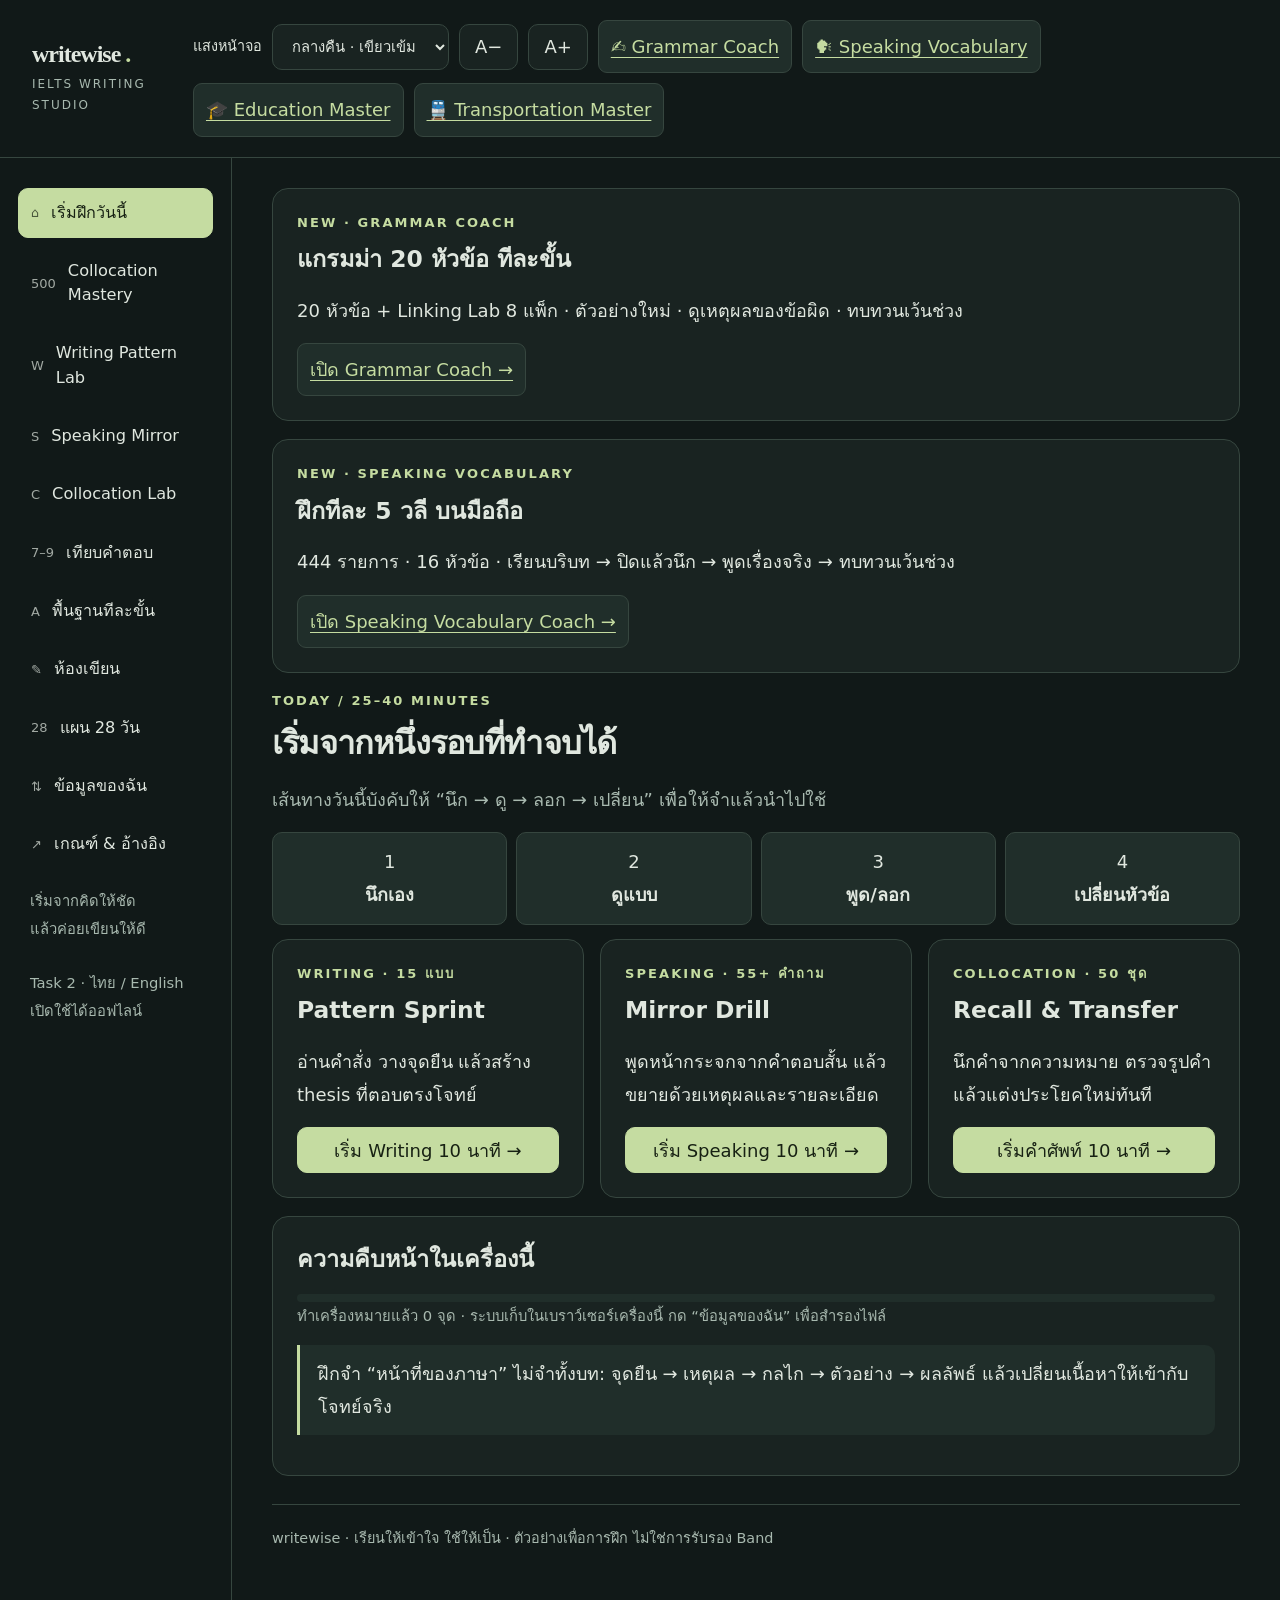
==== commit 6d70c2b1: "Add Grammar Coach and Linking Lab with 328 original examples" ====
--- a/index.html
+++ b/index.html
@@ -14,7 +14,7 @@
 </style>
 </head>
 <body><a class="skip" href="#main">ข้ามไปบทเรียน</a>
-<header class="top"><div class="brand">writewise<i> .</i><small>IELTS WRITING STUDIO</small></div><div class="controls"><label for="theme">แสงหน้าจอ</label><select id="theme"><option value="night">กลางคืน · เขียวเข้ม</option><option value="dim">กลางคืน · เทาเข้ม</option><option value="light">กลางวัน</option></select><button id="smaller" aria-label="ลดขนาดตัวอักษร">A−</button><button id="larger" aria-label="เพิ่มขนาดตัวอักษร">A+</button><a class="file-button" href="vocabulary-coach.html" aria-label="เปิด Speaking Vocabulary Coach">🗣 Speaking Vocabulary</a><a class="file-button" href="education-master.html" aria-label="เปิด Education Master Module">🎓 Education Master</a><a class="file-button" href="transportation-master.html" aria-label="เปิด Transportation Master Module">🚆 Transportation Master</a></div></header>
+<header class="top"><div class="brand">writewise<i> .</i><small>IELTS WRITING STUDIO</small></div><div class="controls"><label for="theme">แสงหน้าจอ</label><select id="theme"><option value="night">กลางคืน · เขียวเข้ม</option><option value="dim">กลางคืน · เทาเข้ม</option><option value="light">กลางวัน</option></select><button id="smaller" aria-label="ลดขนาดตัวอักษร">A−</button><button id="larger" aria-label="เพิ่มขนาดตัวอักษร">A+</button><a class="file-button" href="grammar-coach.html" aria-label="เปิด Grammar Coach">✍ Grammar Coach</a><a class="file-button" href="vocabulary-coach.html" aria-label="เปิด Speaking Vocabulary Coach">🗣 Speaking Vocabulary</a><a class="file-button" href="education-master.html" aria-label="เปิด Education Master Module">🎓 Education Master</a><a class="file-button" href="transportation-master.html" aria-label="เปิด Transportation Master Module">🚆 Transportation Master</a></div></header>
 <div class="layout"><aside class="sidebar"><nav aria-label="บทเรียนหลัก" id="nav"></nav><p class="small">เริ่มจากคิดให้ชัด<br>แล้วค่อยเขียนให้ดี<br><br>Task 2 · ไทย / English<br>เปิดใช้ได้ออฟไลน์</p></aside><main id="main" tabindex="-1"></main></div><div id="toast" role="status"></div>
 <script>
 const lessons = [
@@ -199,7 +199,7 @@
 
 let wlIndex=0,speakTab='part1',speakIndex=0,collIndex=0,collTopic='all',collReveal=false,mirrorSeconds=60,mirrorHandle=null;
 function progressCount(){return Object.keys(memory).filter(k=>k.startsWith('done-')&&memory[k]).length;}
-function home(){const done=progressCount();return `<section class="card"><div class="eyebrow">NEW · SPEAKING VOCABULARY</div><h2>ฝึกทีละ 5 วลี บนมือถือ</h2><p>444 รายการ · 16 หัวข้อ · เรียนบริบท → ปิดแล้วนึก → พูดเรื่องจริง → ทบทวนเว้นช่วง</p><a class="file-button" href="vocabulary-coach.html">เปิด Speaking Vocabulary Coach →</a></section>`+header('TODAY / 25–40 MINUTES','เริ่มจากหนึ่งรอบที่ทำจบได้','เส้นทางวันนี้บังคับให้ “นึก → ดู → ลอก → เปลี่ยน” เพื่อให้จำแล้วนำไปใช้')+`<div class="memory-path"><div>1<br><b>นึกเอง</b></div><div>2<br><b>ดูแบบ</b></div><div>3<br><b>พูด/ลอก</b></div><div>4<br><b>เปลี่ยนหัวข้อ</b></div></div><div class="focus-grid"><section class="card focus-card"><div class="eyebrow">WRITING · 15 แบบ</div><h2>Pattern Sprint</h2><p>อ่านคำสั่ง วางจุดยืน แล้วสร้าง thesis ที่ตอบตรงโจทย์</p><button class="primary" data-go="writinglab">เริ่ม Writing 10 นาที →</button></section><section class="card focus-card"><div class="eyebrow">SPEAKING · 55+ คำถาม</div><h2>Mirror Drill</h2><p>พูดหน้ากระจกจากคำตอบสั้น แล้วขยายด้วยเหตุผลและรายละเอียด</p><button class="primary" data-go="speaking">เริ่ม Speaking 10 นาที →</button></section><section class="card focus-card"><div class="eyebrow">COLLOCATION · ${collocationRows.length} ชุด</div><h2>Recall & Transfer</h2><p>นึกคำจากความหมาย ตรวจรูปคำ แล้วแต่งประโยคใหม่ทันที</p><button class="primary" data-go="collocations">เริ่มคำศัพท์ 10 นาที →</button></section></div><section class="card"><h2>ความคืบหน้าในเครื่องนี้</h2><div class="meter"><i style="width:${Math.min(100,done/50*100)}%"></i></div><p class="small muted">ทำเครื่องหมายแล้ว ${done} จุด · ระบบเก็บในเบราว์เซอร์เครื่องนี้ กด “ข้อมูลของฉัน” เพื่อสำรองไฟล์</p><div class="callout">ฝึกจำ “หน้าที่ของภาษา” ไม่จำทั้งบท: จุดยืน → เหตุผล → กลไก → ตัวอย่าง → ผลลัพธ์ แล้วเปลี่ยนเนื้อหาให้เข้ากับโจทย์จริง</div></section>`;}
+function home(){const done=progressCount();return `<section class="card"><div class="eyebrow">NEW · GRAMMAR COACH</div><h2>แกรมม่า 20 หัวข้อ ทีละขั้น</h2><p>20 หัวข้อ + Linking Lab 8 แพ็ก · ตัวอย่างใหม่ · ดูเหตุผลของข้อผิด · ทบทวนเว้นช่วง</p><a class="file-button" href="grammar-coach.html">เปิด Grammar Coach →</a></section>`+`<section class="card"><div class="eyebrow">NEW · SPEAKING VOCABULARY</div><h2>ฝึกทีละ 5 วลี บนมือถือ</h2><p>444 รายการ · 16 หัวข้อ · เรียนบริบท → ปิดแล้วนึก → พูดเรื่องจริง → ทบทวนเว้นช่วง</p><a class="file-button" href="vocabulary-coach.html">เปิด Speaking Vocabulary Coach →</a></section>`+header('TODAY / 25–40 MINUTES','เริ่มจากหนึ่งรอบที่ทำจบได้','เส้นทางวันนี้บังคับให้ “นึก → ดู → ลอก → เปลี่ยน” เพื่อให้จำแล้วนำไปใช้')+`<div class="memory-path"><div>1<br><b>นึกเอง</b></div><div>2<br><b>ดูแบบ</b></div><div>3<br><b>พูด/ลอก</b></div><div>4<br><b>เปลี่ยนหัวข้อ</b></div></div><div class="focus-grid"><section class="card focus-card"><div class="eyebrow">WRITING · 15 แบบ</div><h2>Pattern Sprint</h2><p>อ่านคำสั่ง วางจุดยืน แล้วสร้าง thesis ที่ตอบตรงโจทย์</p><button class="primary" data-go="writinglab">เริ่ม Writing 10 นาที →</button></section><section class="card focus-card"><div class="eyebrow">SPEAKING · 55+ คำถาม</div><h2>Mirror Drill</h2><p>พูดหน้ากระจกจากคำตอบสั้น แล้วขยายด้วยเหตุผลและรายละเอียด</p><button class="primary" data-go="speaking">เริ่ม Speaking 10 นาที →</button></section><section class="card focus-card"><div class="eyebrow">COLLOCATION · ${collocationRows.length} ชุด</div><h2>Recall & Transfer</h2><p>นึกคำจากความหมาย ตรวจรูปคำ แล้วแต่งประโยคใหม่ทันที</p><button class="primary" data-go="collocations">เริ่มคำศัพท์ 10 นาที →</button></section></div><section class="card"><h2>ความคืบหน้าในเครื่องนี้</h2><div class="meter"><i style="width:${Math.min(100,done/50*100)}%"></i></div><p class="small muted">ทำเครื่องหมายแล้ว ${done} จุด · ระบบเก็บในเบราว์เซอร์เครื่องนี้ กด “ข้อมูลของฉัน” เพื่อสำรองไฟล์</p><div class="callout">ฝึกจำ “หน้าที่ของภาษา” ไม่จำทั้งบท: จุดยืน → เหตุผล → กลไก → ตัวอย่าง → ผลลัพธ์ แล้วเปลี่ยนเนื้อหาให้เข้ากับโจทย์จริง</div></section>`;}
 function writingLabPage(){wlIndex=(wlIndex+writingDrills.length)%writingDrills.length;const d=writingDrills[wlIndex];return header('WRITING / PATTERN LAB','จำหน้าที่ แล้วเขียนให้ยืดหยุ่น','ครอบคลุม Task 2 เก้ากลุ่มคำสั่ง และ Task 1 หกชนิด')+`<div class="row spread"><label>รูปแบบ <select id="wlSelect">${writingDrills.map((x,i)=>`<option value="${i}" ${i===wlIndex?'selected':''}>${i+1}. ${x[0]}</option>`).join('')}</select></label><span class="pill">${wlIndex+1} / ${writingDrills.length}</span></div><section class="card"><div class="eyebrow">PROMPT SIGNAL</div><h2>${d[0]}</h2><p class="english">${d[1]}</p><p><b>คิดเป็นไทย:</b> ${d[2]}</p><label class="field"><span>เขียน thesis / overview ของคุณก่อนดูแบบ</span><textarea id="wlDraft">${esc(saved('wlDraft-'+wlIndex))}</textarea></label><details id="wlAnswer"><summary>ดูแบบและเหตุผล</summary><div class="inside"><div class="answer-box english">${d[3]}</div><p><b>แบบที่ควรเลี่ยง:</b> <span class="english">${d[4]}</span></p><p>${d[5]}</p></div></details><div class="sticky-actions row spread"><button id="wlPrev">← ก่อนหน้า</button><label class="check"><input type="checkbox" data-done="writing-${wlIndex}" ${saved('done-writing-'+wlIndex,false)?'checked':''}> ทำซ้ำได้แล้ว</label><button id="wlNext">ถัดไป →</button></div></section><section class="card"><h2>ขั้นบังคับหลังดูแบบ</h2><ol><li>ปิดคำตอบ แล้วพูดโครงความคิดเป็นไทย 20 วินาที</li><li>ลอกประโยคแบบหนึ่งครั้ง โดยสังเกตกริยาและขอบเขต</li><li>เปลี่ยนหัวข้อและคำนามสำคัญ ห้ามเปลี่ยนเพียงหนึ่งคำ</li><li>อ่านออกเสียง ตรวจว่าจุดยืนกับเหตุผลไปทางเดียวกัน</li></ol><button data-go="patterns">เปิดบท Pattern เดิมแบบละเอียด</button></section>`;}
 function speakingPage(){return header('SPEAKING / MIRROR MODE','พูดให้คล่องจากส่วนสั้นไปส่วนยาว','คำตอบทั้งหมดเป็นต้นแบบภาษา ไม่ใช่บทที่ต้องท่องตรงตัว')+`<div class="tabs"><button data-stab="part1" class="${speakTab==='part1'?'active':''}">Part 1</button><button data-stab="part2" class="${speakTab==='part2'?'active':''}">Part 2</button><button data-stab="part3" class="${speakTab==='part3'?'active':''}">Part 3</button><button data-stab="check" class="${speakTab==='check'?'active':''}">Checklist</button></div>${speakTab==='part1'?speakingPart1():speakTab==='part2'?speakingPart2():speakTab==='part3'?speakingPart3():speakingCheck()}`;}
 function speakingPart1(){speakIndex=(speakIndex+speakingTopics.length)%speakingTopics.length;const t=speakingTopics[speakIndex],a=t[1];return `<section class="card mirror"><div class="row spread"><span class="eyebrow">PART 1 · ${t[0]}</span><span class="pill">${speakIndex+1}/${speakingTopics.length}</span></div><h2 class="english">${a[0]}</h2><p><b>รอบ 1:</b> ตอบตรง 1 ประโยค</p><div class="answer-box english">${a[1]}</div><p><b>รอบ 2:</b> เพิ่มเหตุผล/รายละเอียด</p><div class="answer-box english">${a[2]}</div><p><b>รอบ 3:</b> รุ่นยืดหยุ่น Band 8–9</p><div class="answer-box english">${a[3]}</div><p><b>Follow-up:</b> <span class="english">${a[4]}</span></p><p><b>Chunks:</b> <span class="english">${a[5]}</span></p><label class="field"><span>เขียน keyword ของคุณ 3–5 คำ ห้ามเขียนสคริปต์เต็ม</span><input id="speakNote" value="${esc(saved('speakNote-'+speakIndex))}"></label><div class="sticky-actions row spread"><button id="speakPrev">← หัวข้อก่อน</button><button id="mirrorTimer" class="primary">จับเวลา ${mirrorSeconds} วินาที</button><button id="speakNext">หัวข้อถัดไป →</button></div></section>`;}
